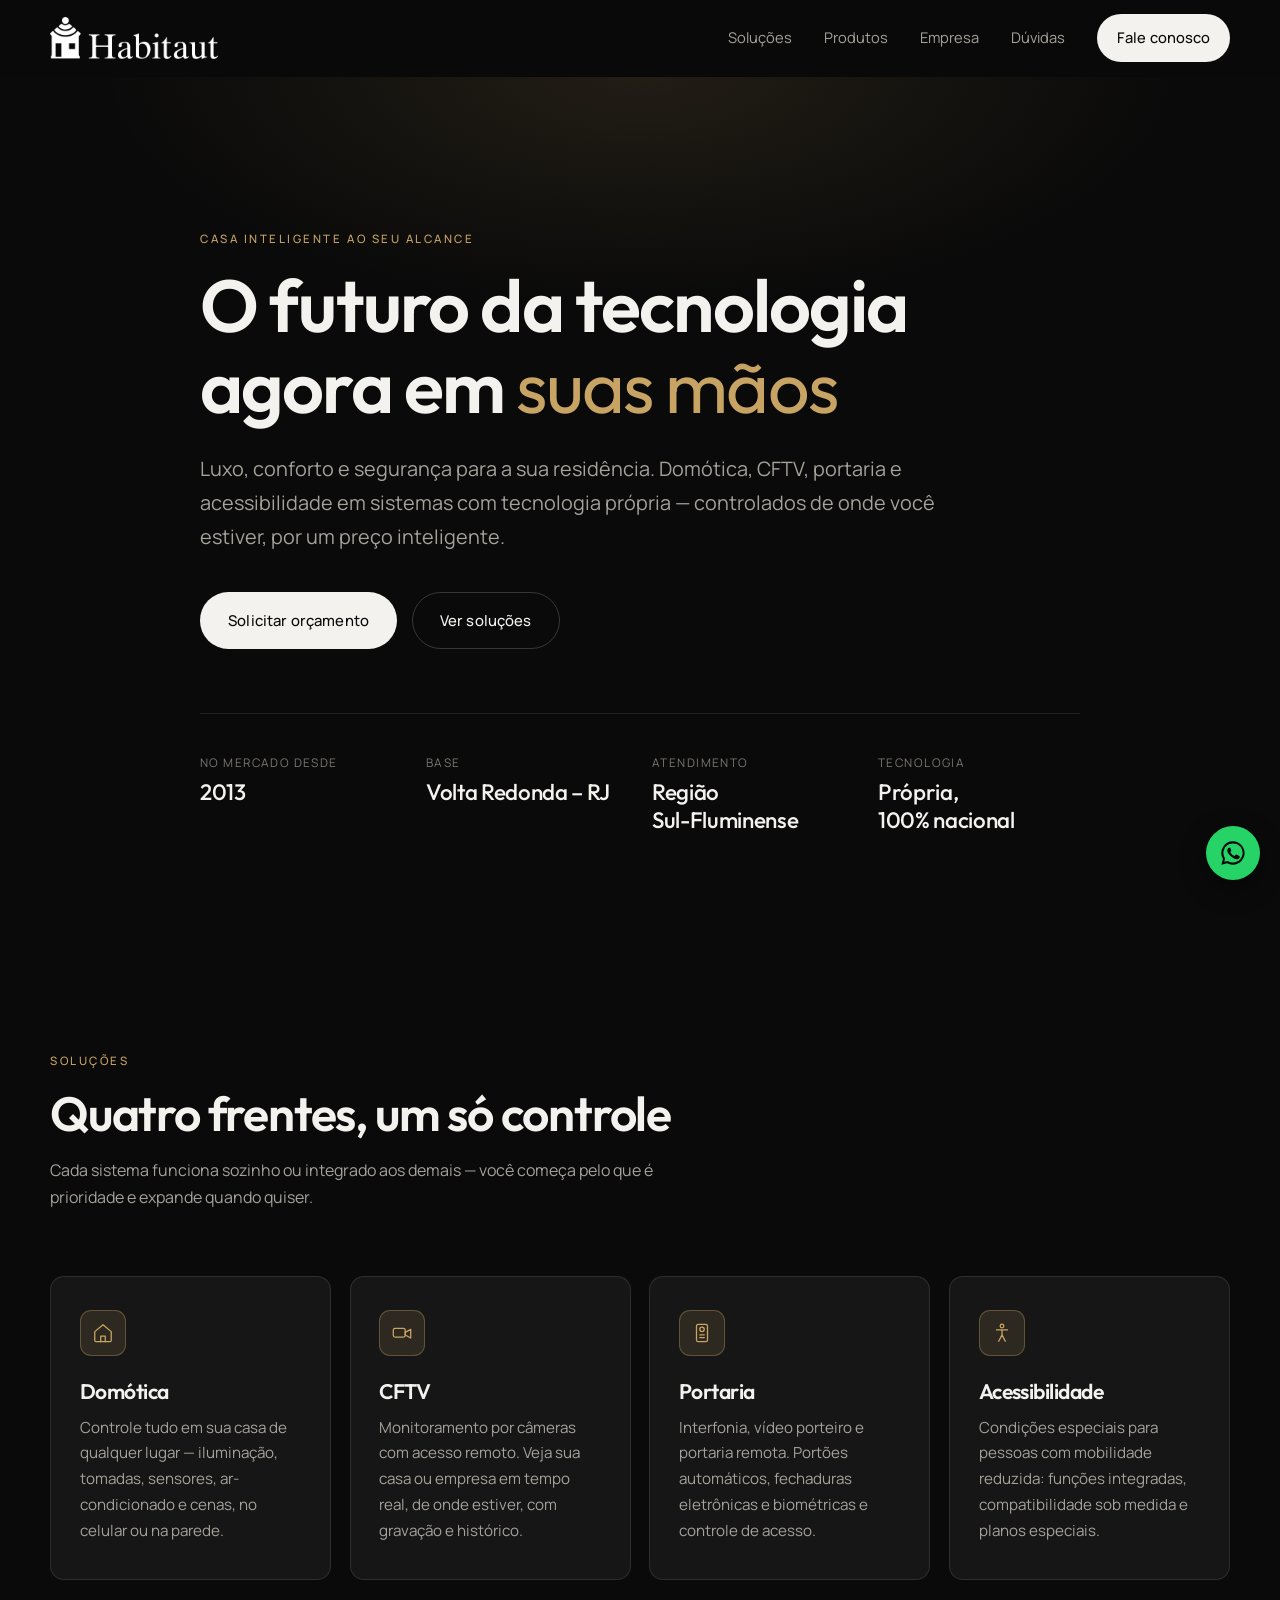
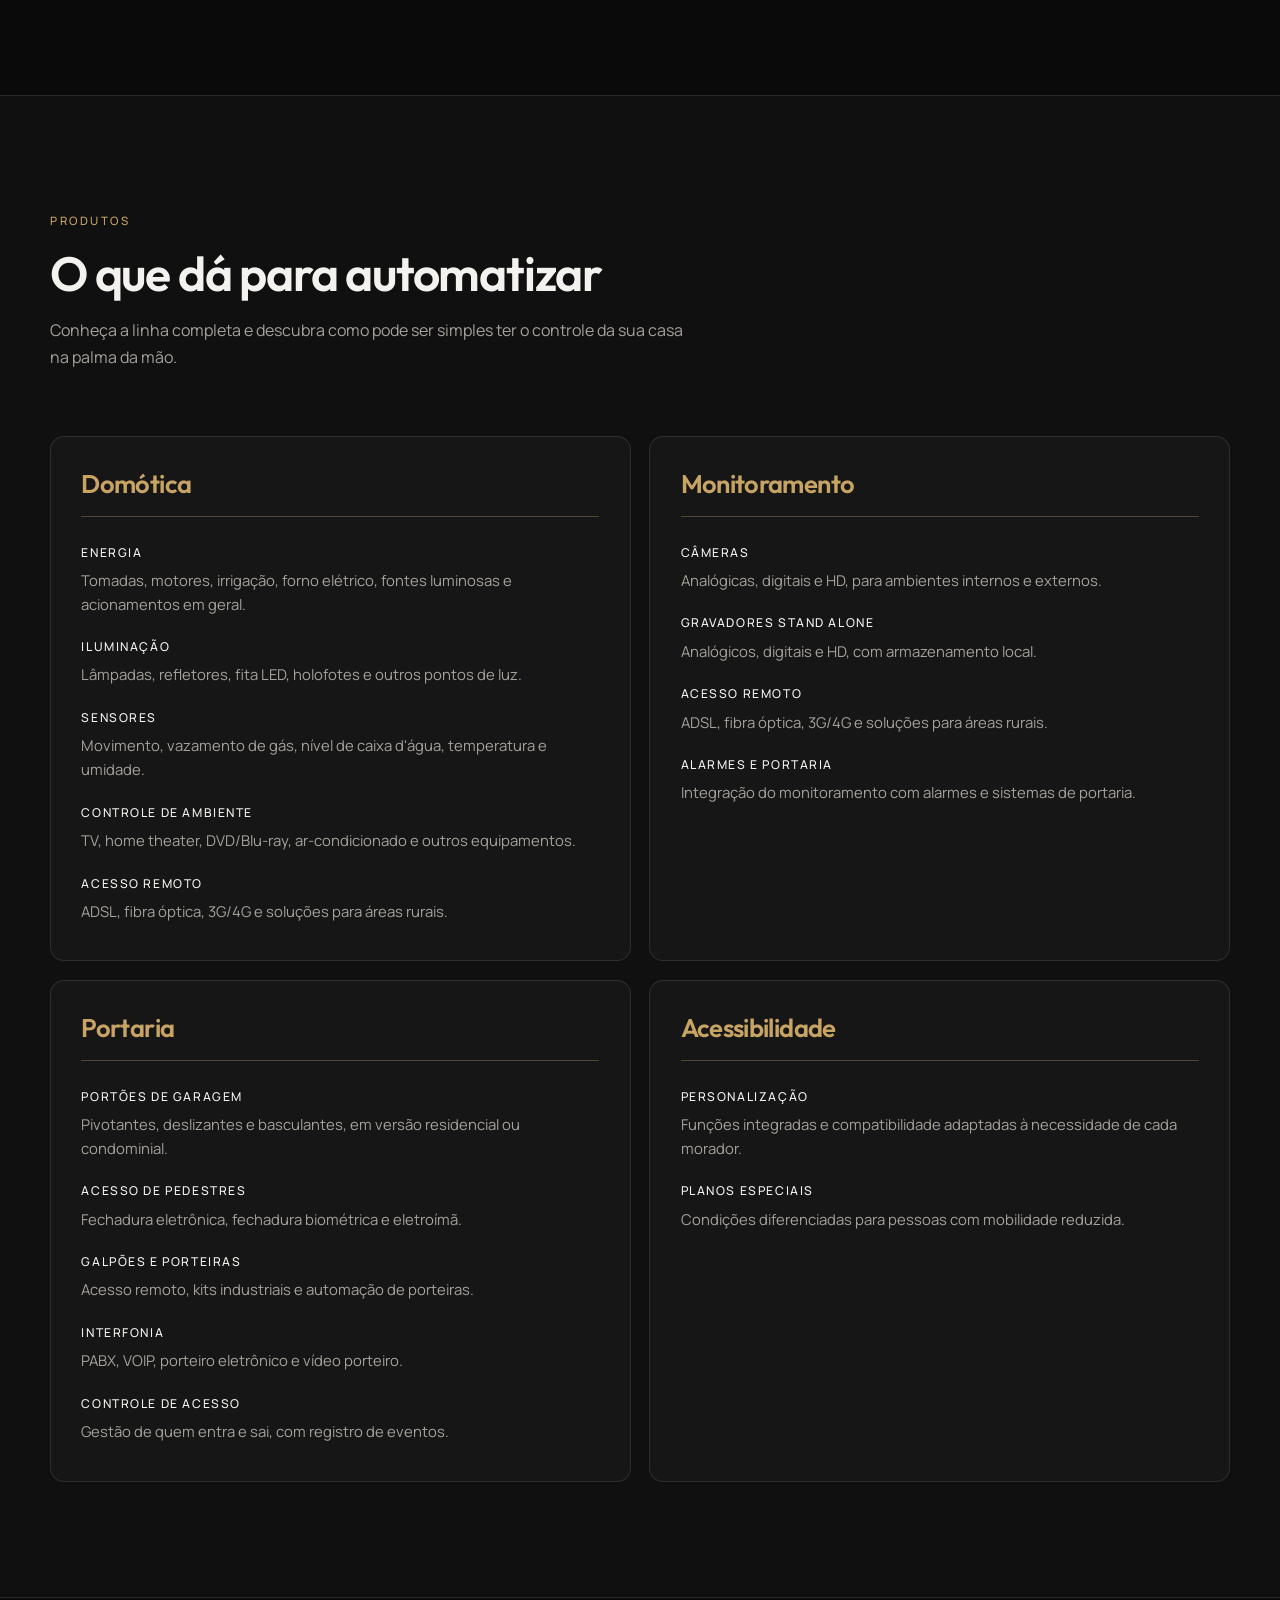
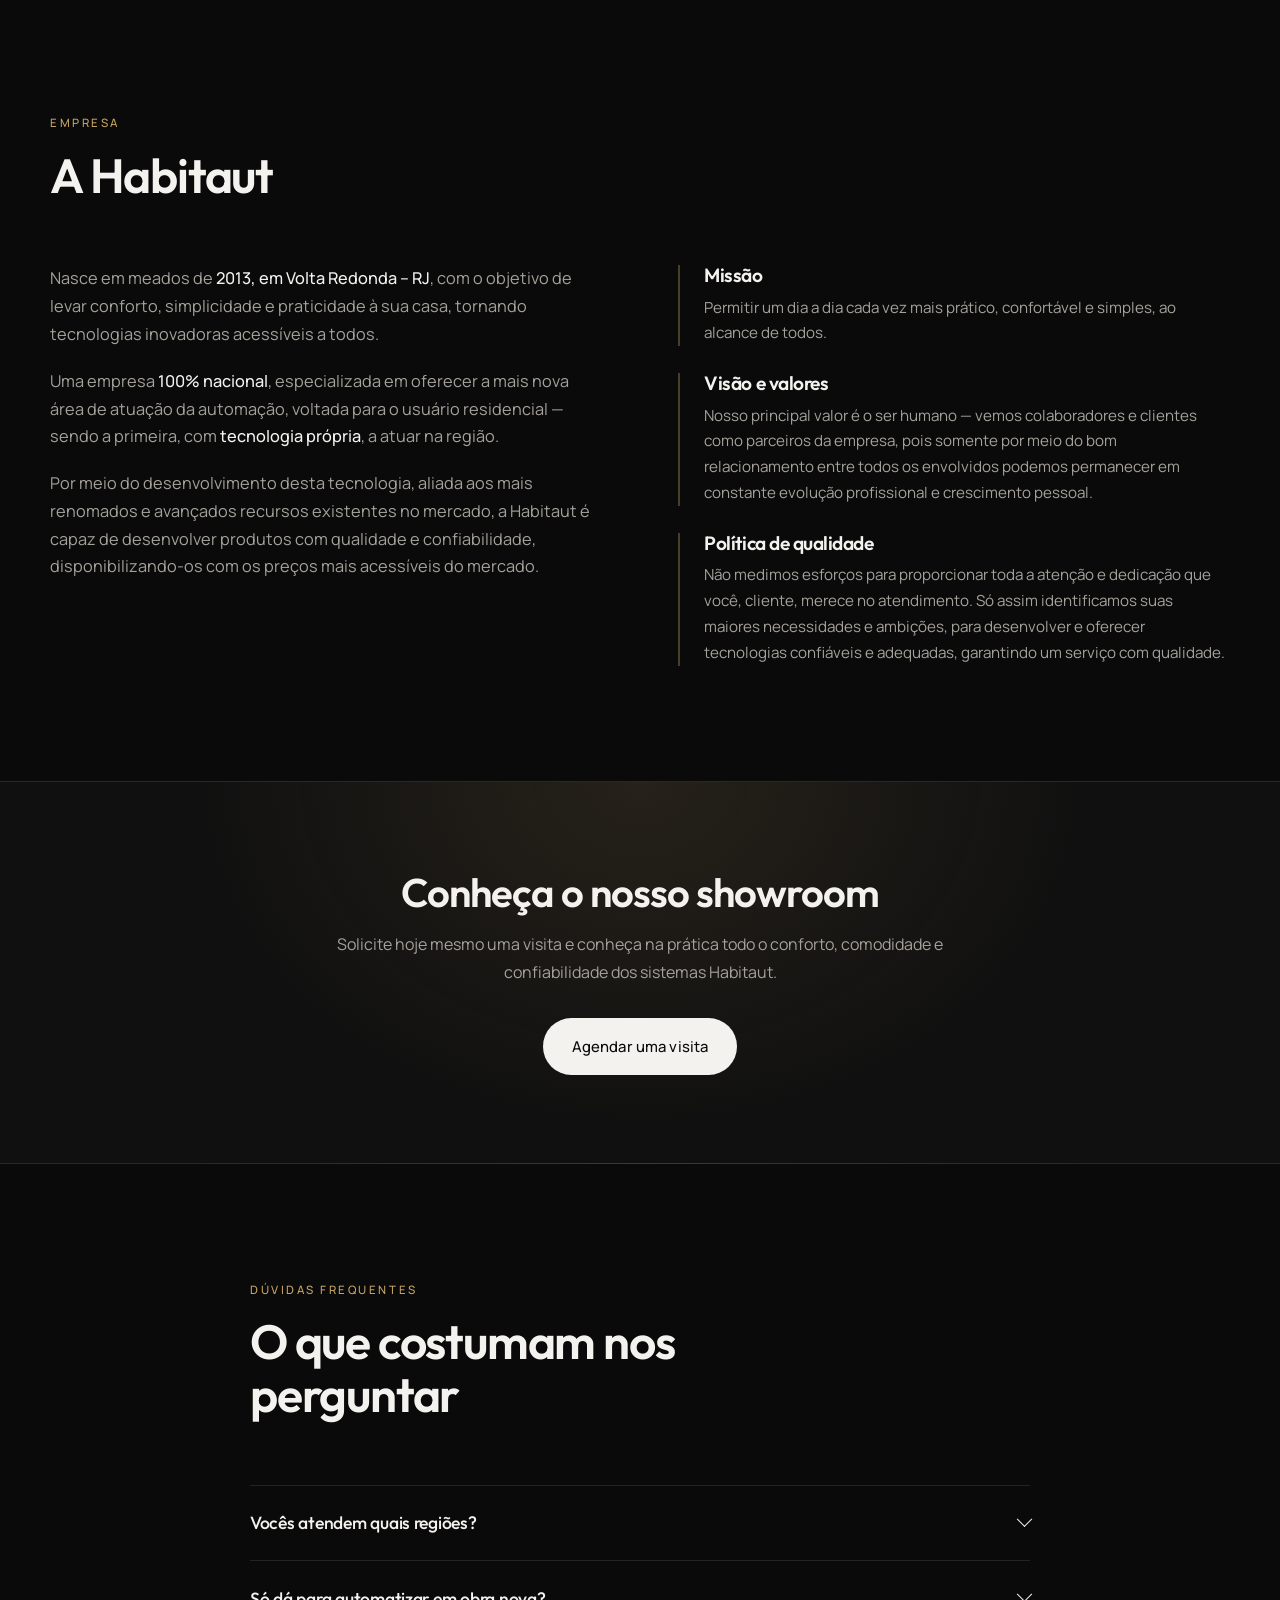
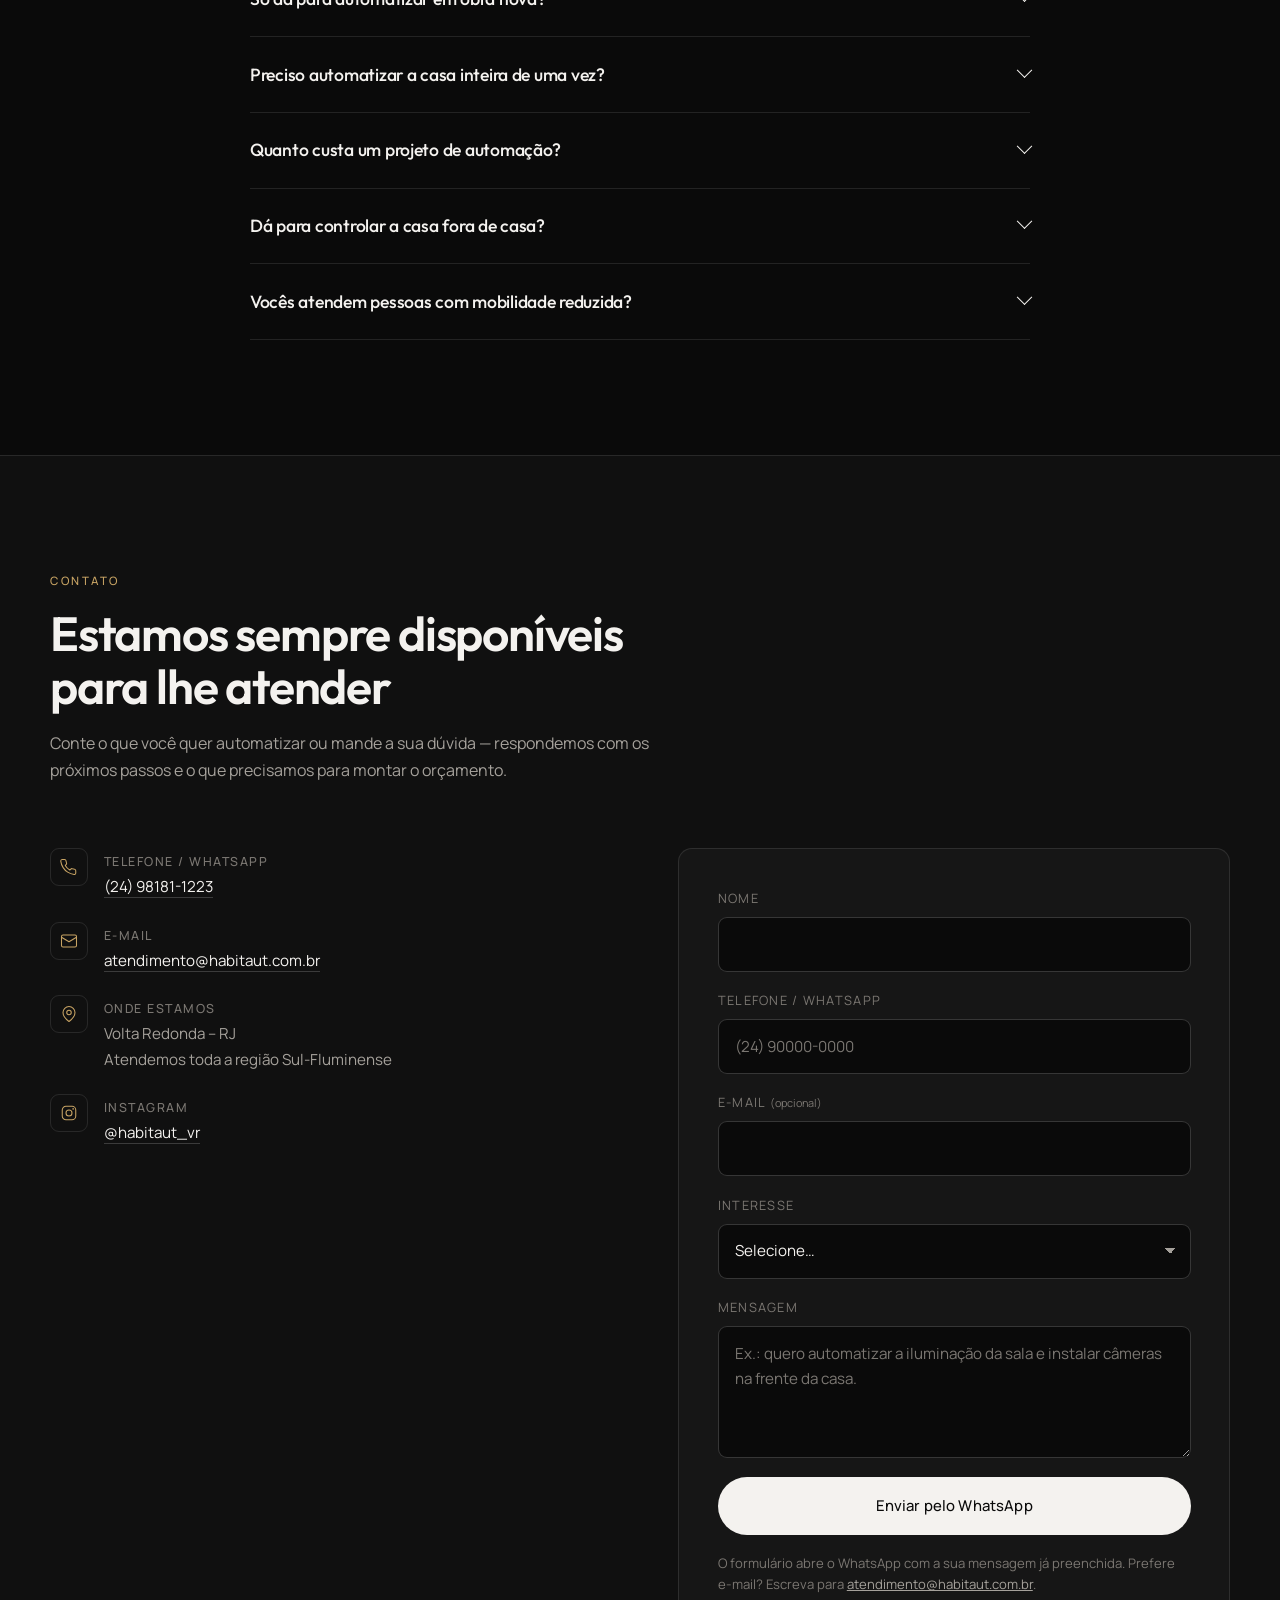
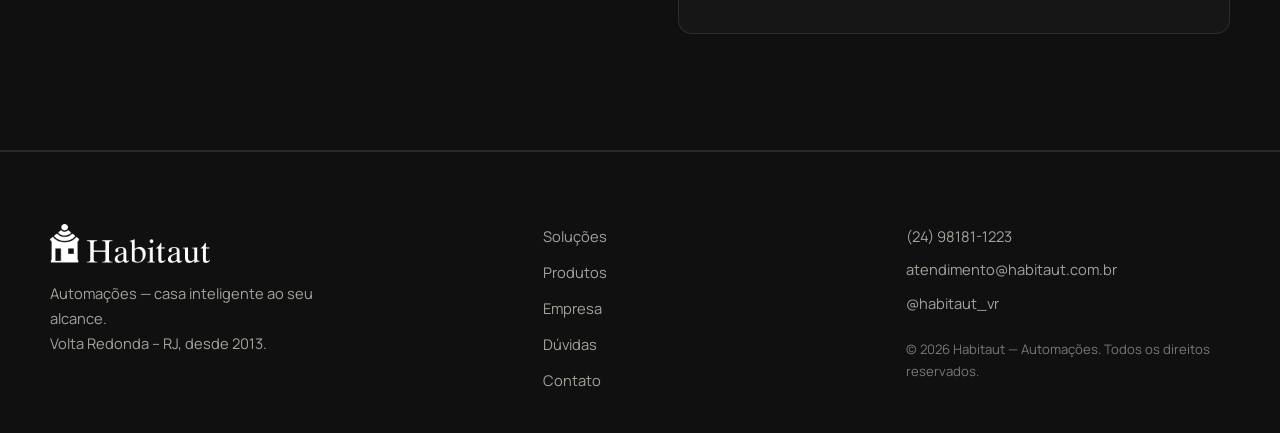
==== index.html @ 49356bf1 "Moderniza a tipografia e adiciona robots.txt e sitemap Troca o par serifado/Inter por uma combinação" ====
<!DOCTYPE html>
<html lang="pt-BR">
<head>
<meta charset="utf-8">
<meta name="viewport" content="width=device-width, initial-scale=1">
<title>Habitaut — Casa inteligente ao seu alcance | Automação residencial em Volta Redonda</title>
<meta name="description" content="Sistemas de automação residencial ao seu alcance: domótica, CFTV, portaria e acessibilidade. Controle sua casa local ou remotamente, por um preço inteligente. Volta Redonda e região Sul-Fluminense.">
<meta name="keywords" content="volta redonda, automação residencial, habitaut, casa inteligente, domótica, CFTV, portaria, controle da casa pelo celular, sul-fluminense">
<meta name="author" content="Habitaut Automações">
<meta name="theme-color" content="#0a0a0a">
<link rel="icon" href="assets/img/logo-mark.png" type="image/png">
<link rel="apple-touch-icon" href="assets/img/logo-mark.png">

<meta property="og:type" content="website">
<meta property="og:site_name" content="Habitaut">
<meta property="og:title" content="Habitaut — Casa inteligente ao seu alcance">
<meta property="og:description" content="Domótica, CFTV, portaria e acessibilidade. Controle sua casa de qualquer lugar. Volta Redonda e região Sul-Fluminense, desde 2013.">
<meta property="og:locale" content="pt_BR">
<meta property="og:url" content="https://www.habitaut.com.br/">
<meta property="og:image" content="https://www.habitaut.com.br/assets/img/logo.png">
<meta name="twitter:card" content="summary_large_image">
<link rel="canonical" href="https://www.habitaut.com.br/">

<link rel="preconnect" href="https://fonts.googleapis.com">
<link rel="preconnect" href="https://fonts.gstatic.com" crossorigin>
<link rel="stylesheet" href="https://fonts.googleapis.com/css2?family=Outfit:wght@400;500;600;700&family=Manrope:wght@300;400;500;600&display=swap">
<link rel="stylesheet" href="assets/css/style.css">

<script type="application/ld+json">
{
  "@context": "https://schema.org",
  "@type": "LocalBusiness",
  "name": "Habitaut Automações",
  "description": "Sistemas de automação residencial: domótica, CFTV, portaria e acessibilidade.",
  "url": "https://www.habitaut.com.br/",
  "email": "atendimento@habitaut.com.br",
  "telephone": "+5524981811223",
  "foundingDate": "2013",
  "address": { "@type": "PostalAddress", "addressLocality": "Volta Redonda", "addressRegion": "RJ", "addressCountry": "BR" },
  "areaServed": "Região Sul-Fluminense, RJ",
  "sameAs": ["https://instagram.com/habitaut_vr"]
}
</script>

<!-- Marca que o JS está ativo. Sem isto, as seções .reveal ficam visíveis por padrão
     (o site nunca aparece em branco se o JS falhar ou demorar). -->
<script>document.documentElement.classList.add('js');</script>
</head>
<body>

<a class="skip" href="#conteudo">Pular para o conteúdo</a>

<header class="site-header" id="topo">
  <div class="wrap header-inner">
    <a class="brand" href="#topo" aria-label="Habitaut — início">
      <img src="assets/img/logo.png" alt="Habitaut" width="900" height="224">
    </a>

    <button class="nav-toggle" id="navToggle" aria-expanded="false" aria-controls="navMenu" aria-label="Abrir menu">
      <span></span><span></span><span></span>
    </button>

    <nav class="nav" id="navMenu" aria-label="Navegação principal">
      <a href="#solucoes">Soluções</a>
      <a href="#produtos">Produtos</a>
      <a href="#empresa">Empresa</a>
      <a href="#faq">Dúvidas</a>
      <a class="btn btn-sm btn-primary nav-cta" href="#contato">Fale conosco</a>
    </nav>
  </div>
</header>

<main id="conteudo">

  <!-- ============ HERO ============ -->
  <section class="hero">
    <div class="hero-glow" aria-hidden="true"></div>
    <div class="wrap hero-inner">
      <p class="eyebrow reveal">Casa inteligente ao seu alcance</p>
      <h1 class="reveal">O futuro da tecnologia<br>agora em <em>suas mãos</em></h1>
      <p class="lead reveal">
        Luxo, conforto e segurança para a sua residência. Domótica, CFTV, portaria e
        acessibilidade em sistemas com tecnologia própria — controlados de onde você estiver,
        por um preço inteligente.
      </p>
      <div class="hero-actions reveal">
        <a class="btn btn-primary" href="#contato">Solicitar orçamento</a>
        <a class="btn btn-ghost" href="#solucoes">Ver soluções</a>
      </div>

      <dl class="stats reveal">
        <div><dt>No mercado desde</dt><dd>2013</dd></div>
        <div><dt>Base</dt><dd>Volta Redonda&nbsp;–&nbsp;RJ</dd></div>
        <div><dt>Atendimento</dt><dd>Região <span class="nowrap">Sul-Fluminense</span></dd></div>
        <div><dt>Tecnologia</dt><dd>Própria, <span class="nowrap">100% nacional</span></dd></div>
      </dl>
    </div>
  </section>

  <!-- ============ PILARES ============ -->
  <section class="section" id="solucoes">
    <div class="wrap">
      <header class="section-head reveal">
        <p class="eyebrow">Soluções</p>
        <h2>Quatro frentes, um só controle</h2>
        <p class="section-sub">
          Cada sistema funciona sozinho ou integrado aos demais — você começa pelo que é
          prioridade e expande quando quiser.
        </p>
      </header>

      <ul class="grid cards cards-4" role="list">
        <li class="card reveal">
          <span class="card-ico" aria-hidden="true">
            <svg viewBox="0 0 24 24" fill="none" stroke="currentColor" stroke-width="1.4" stroke-linecap="round" stroke-linejoin="round">
              <path d="M3 10.5 12 3l9 7.5V20a1.5 1.5 0 0 1-1.5 1.5h-15A1.5 1.5 0 0 1 3 20Z"/><path d="M9.5 21.5v-6h5v6"/>
            </svg>
          </span>
          <h3>Domótica</h3>
          <p>Controle tudo em sua casa de qualquer lugar — iluminação, tomadas, sensores, ar-condicionado e cenas, no celular ou na parede.</p>
        </li>

        <li class="card reveal">
          <span class="card-ico" aria-hidden="true">
            <svg viewBox="0 0 24 24" fill="none" stroke="currentColor" stroke-width="1.4" stroke-linecap="round" stroke-linejoin="round">
              <rect x="2.5" y="7" width="13" height="9.5" rx="2"/><path d="m15.5 11.3 6-3.3v9.5l-6-3.3Z"/>
            </svg>
          </span>
          <h3>CFTV</h3>
          <p>Monitoramento por câmeras com acesso remoto. Veja sua casa ou empresa em tempo real, de onde estiver, com gravação e histórico.</p>
        </li>

        <li class="card reveal">
          <span class="card-ico" aria-hidden="true">
            <svg viewBox="0 0 24 24" fill="none" stroke="currentColor" stroke-width="1.4" stroke-linecap="round" stroke-linejoin="round">
              <rect x="6" y="2.5" width="12" height="19" rx="2"/><circle cx="12" cy="8" r="2.4"/><path d="M9.5 14h5M9.5 17h5"/>
            </svg>
          </span>
          <h3>Portaria</h3>
          <p>Interfonia, vídeo porteiro e portaria remota. Portões automáticos, fechaduras eletrônicas e biométricas e controle de acesso.</p>
        </li>

        <li class="card reveal">
          <span class="card-ico" aria-hidden="true">
            <svg viewBox="0 0 24 24" fill="none" stroke="currentColor" stroke-width="1.4" stroke-linecap="round" stroke-linejoin="round">
              <circle cx="12" cy="4.4" r="2"/><path d="M6 8.6h12M12 8.6v5.4m0 0 3.6 7M12 14l-3.6 7"/>
            </svg>
          </span>
          <h3>Acessibilidade</h3>
          <p>Condições especiais para pessoas com mobilidade reduzida: funções integradas, compatibilidade sob medida e planos especiais.</p>
        </li>
      </ul>
    </div>
  </section>

  <!-- ============ PRODUTOS ============ -->
  <section class="section section-alt" id="produtos">
    <div class="wrap">
      <header class="section-head reveal">
        <p class="eyebrow">Produtos</p>
        <h2>O que dá para automatizar</h2>
        <p class="section-sub">
          Conheça a linha completa e descubra como pode ser simples ter o controle da sua casa
          na palma da mão.
        </p>
      </header>

      <div class="prod-grid">
        <article class="prod reveal">
          <h3>Domótica</h3>
          <div class="prod-groups">
            <div>
              <h4>Energia</h4>
              <p>Tomadas, motores, irrigação, forno elétrico, fontes luminosas e acionamentos em geral.</p>
            </div>
            <div>
              <h4>Iluminação</h4>
              <p>Lâmpadas, refletores, fita LED, holofotes e outros pontos de luz.</p>
            </div>
            <div>
              <h4>Sensores</h4>
              <p>Movimento, vazamento de gás, nível de caixa d'água, temperatura e umidade.</p>
            </div>
            <div>
              <h4>Controle de ambiente</h4>
              <p>TV, home theater, DVD/Blu-ray, ar-condicionado e outros equipamentos.</p>
            </div>
            <div>
              <h4>Acesso remoto</h4>
              <p>ADSL, fibra óptica, 3G/4G e soluções para áreas rurais.</p>
            </div>
          </div>
        </article>

        <article class="prod reveal">
          <h3>Monitoramento</h3>
          <div class="prod-groups">
            <div>
              <h4>Câmeras</h4>
              <p>Analógicas, digitais e HD, para ambientes internos e externos.</p>
            </div>
            <div>
              <h4>Gravadores stand alone</h4>
              <p>Analógicos, digitais e HD, com armazenamento local.</p>
            </div>
            <div>
              <h4>Acesso remoto</h4>
              <p>ADSL, fibra óptica, 3G/4G e soluções para áreas rurais.</p>
            </div>
            <div>
              <h4>Alarmes e portaria</h4>
              <p>Integração do monitoramento com alarmes e sistemas de portaria.</p>
            </div>
          </div>
        </article>

        <article class="prod reveal">
          <h3>Portaria</h3>
          <div class="prod-groups">
            <div>
              <h4>Portões de garagem</h4>
              <p>Pivotantes, deslizantes e basculantes, em versão residencial ou condominial.</p>
            </div>
            <div>
              <h4>Acesso de pedestres</h4>
              <p>Fechadura eletrônica, fechadura biométrica e eletroímã.</p>
            </div>
            <div>
              <h4>Galpões e porteiras</h4>
              <p>Acesso remoto, kits industriais e automação de porteiras.</p>
            </div>
            <div>
              <h4>Interfonia</h4>
              <p>PABX, VOIP, porteiro eletrônico e vídeo porteiro.</p>
            </div>
            <div>
              <h4>Controle de acesso</h4>
              <p>Gestão de quem entra e sai, com registro de eventos.</p>
            </div>
          </div>
        </article>

        <article class="prod reveal">
          <h3>Acessibilidade</h3>
          <div class="prod-groups">
            <div>
              <h4>Personalização</h4>
              <p>Funções integradas e compatibilidade adaptadas à necessidade de cada morador.</p>
            </div>
            <div>
              <h4>Planos especiais</h4>
              <p>Condições diferenciadas para pessoas com mobilidade reduzida.</p>
            </div>
          </div>
        </article>
      </div>
    </div>
  </section>

  <!-- ============ EMPRESA ============ -->
  <section class="section" id="empresa">
    <div class="wrap">
      <header class="section-head reveal">
        <p class="eyebrow">Empresa</p>
        <h2>A Habitaut</h2>
      </header>

      <div class="split empresa-split">
        <div class="reveal">
          <p class="empresa-text">
            Nasce em meados de <strong>2013, em Volta Redonda&nbsp;–&nbsp;RJ</strong>, com o objetivo de
            levar conforto, simplicidade e praticidade à sua casa, tornando tecnologias inovadoras
            acessíveis a todos.
          </p>
          <p class="empresa-text">
            Uma empresa <strong>100% nacional</strong>, especializada em oferecer a mais nova área de
            atuação da automação, voltada para o usuário residencial — sendo a primeira, com
            <strong>tecnologia própria</strong>, a atuar na região.
          </p>
          <p class="empresa-text">
            Por meio do desenvolvimento desta tecnologia, aliada aos mais renomados e avançados
            recursos existentes no mercado, a Habitaut é capaz de desenvolver produtos com qualidade
            e confiabilidade, disponibilizando-os com os preços mais acessíveis do mercado.
          </p>
        </div>

        <ul class="valores reveal" role="list">
          <li>
            <h3>Missão</h3>
            <p>Permitir um dia a dia cada vez mais prático, confortável e simples, ao alcance de todos.</p>
          </li>
          <li>
            <h3>Visão e valores</h3>
            <p>
              Nosso principal valor é o ser humano — vemos colaboradores e clientes como parceiros da
              empresa, pois somente por meio do bom relacionamento entre todos os envolvidos podemos
              permanecer em constante evolução profissional e crescimento pessoal.
            </p>
          </li>
          <li>
            <h3>Política de qualidade</h3>
            <p>
              Não medimos esforços para proporcionar toda a atenção e dedicação que você, cliente,
              merece no atendimento. Só assim identificamos suas maiores necessidades e ambições, para
              desenvolver e oferecer tecnologias confiáveis e adequadas, garantindo um serviço com
              qualidade.
            </p>
          </li>
        </ul>
      </div>
    </div>
  </section>

  <!-- ============ SHOWROOM ============ -->
  <section class="showroom">
    <div class="wrap showroom-inner reveal">
      <h2>Conheça o nosso showroom</h2>
      <p>
        Solicite hoje mesmo uma visita e conheça na prática todo o conforto, comodidade e
        confiabilidade dos sistemas Habitaut.
      </p>
      <a class="btn btn-primary" href="#contato">Agendar uma visita</a>
    </div>
  </section>

  <!-- ============ FAQ ============ -->
  <section class="section" id="faq">
    <div class="wrap narrow">
      <header class="section-head reveal">
        <p class="eyebrow">Dúvidas frequentes</p>
        <h2>O que costumam nos perguntar</h2>
      </header>

      <div class="faq reveal">
        <details>
          <summary>Vocês atendem quais regiões?</summary>
          <div class="faq-body"><p>Estamos localizados em Volta Redonda&nbsp;–&nbsp;RJ e atendemos toda a região Sul-Fluminense.</p></div>
        </details>
        <details>
          <summary>Só dá para automatizar em obra nova?</summary>
          <div class="faq-body"><p>Não. Obra nova dá mais liberdade porque a infraestrutura entra junto com a elétrica, mas existem soluções para casas prontas — módulos que entram atrás do interruptor, dispositivos sem fio e automação de portões e fechaduras. Na visita avaliamos o que é viável no seu caso.</p></div>
        </details>
        <details>
          <summary>Preciso automatizar a casa inteira de uma vez?</summary>
          <div class="faq-body"><p>Não. O projeto pode ser executado por etapas — começando pela sua prioridade, seja domótica, câmeras ou portaria, e crescendo depois. O importante é prever a infraestrutura desde o início para que as fases seguintes não exijam nova obra.</p></div>
        </details>
        <details>
          <summary>Quanto custa um projeto de automação?</summary>
          <div class="faq-body"><p>Depende dos ambientes, dos sistemas escolhidos e do estágio da obra — por isso o orçamento sai depois de entendermos a sua necessidade, com escopo item a item. Como desenvolvemos tecnologia própria, conseguimos praticar os preços mais acessíveis do mercado.</p></div>
        </details>
        <details>
          <summary>Dá para controlar a casa fora de casa?</summary>
          <div class="faq-body"><p>Sim. O acesso remoto funciona por ADSL, fibra óptica ou 3G/4G, e temos soluções específicas para áreas rurais — onde a conexão costuma ser o maior desafio.</p></div>
        </details>
        <details>
          <summary>Vocês atendem pessoas com mobilidade reduzida?</summary>
          <div class="faq-body"><p>Sim, é uma das nossas frentes de atuação. Trabalhamos com funções integradas e compatibilidade sob medida, além de planos especiais para esse público.</p></div>
        </details>
      </div>
    </div>
  </section>

  <!-- ============ CONTATO ============ -->
  <section class="section section-alt" id="contato">
    <div class="wrap">
      <header class="section-head reveal">
        <p class="eyebrow">Contato</p>
        <h2>Estamos sempre disponíveis para lhe atender</h2>
        <p class="section-sub">
          Conte o que você quer automatizar ou mande a sua dúvida — respondemos com os próximos
          passos e o que precisamos para montar o orçamento.
        </p>
      </header>

      <div class="split">
        <div class="reveal">
          <ul class="contact-list" role="list">
            <li>
              <span class="contact-ico" aria-hidden="true">
                <svg viewBox="0 0 24 24" fill="none" stroke="currentColor" stroke-width="1.4" stroke-linecap="round" stroke-linejoin="round"><path d="M21 16.9v3a2 2 0 0 1-2.2 2 19.8 19.8 0 0 1-8.6-3.1 19.5 19.5 0 0 1-6-6A19.8 19.8 0 0 1 1 4.2 2 2 0 0 1 3 2h3a2 2 0 0 1 2 1.7c.1 1 .4 1.9.7 2.8a2 2 0 0 1-.4 2.1L7 10a16 16 0 0 0 6 6l1.4-1.3a2 2 0 0 1 2.1-.4c.9.3 1.8.6 2.8.7a2 2 0 0 1 1.7 2Z"/></svg>
              </span>
              <span><strong>Telefone / WhatsApp</strong><br><a href="tel:+5524981811223">(24) 98181-1223</a></span>
            </li>
            <li>
              <span class="contact-ico" aria-hidden="true">
                <svg viewBox="0 0 24 24" fill="none" stroke="currentColor" stroke-width="1.4" stroke-linecap="round" stroke-linejoin="round"><rect x="2" y="4" width="20" height="16" rx="2"/><path d="m2 7 10 6 10-6"/></svg>
              </span>
              <span><strong>E-mail</strong><br><a href="mailto:atendimento@habitaut.com.br">atendimento@habitaut.com.br</a></span>
            </li>
            <li>
              <span class="contact-ico" aria-hidden="true">
                <svg viewBox="0 0 24 24" fill="none" stroke="currentColor" stroke-width="1.4" stroke-linecap="round" stroke-linejoin="round"><path d="M20 10c0 6-8 12-8 12s-8-6-8-12a8 8 0 0 1 16 0Z"/><circle cx="12" cy="10" r="3"/></svg>
              </span>
              <span><strong>Onde estamos</strong><br>Volta Redonda&nbsp;–&nbsp;RJ<br>Atendemos toda a região Sul-Fluminense</span>
            </li>
            <li>
              <span class="contact-ico" aria-hidden="true">
                <svg viewBox="0 0 24 24" fill="none" stroke="currentColor" stroke-width="1.4" stroke-linecap="round" stroke-linejoin="round"><rect x="3" y="3" width="18" height="18" rx="5"/><circle cx="12" cy="12" r="4"/><circle cx="17.5" cy="6.5" r="1.1" fill="currentColor" stroke="none"/></svg>
              </span>
              <span><strong>Instagram</strong><br><a href="https://instagram.com/habitaut_vr" target="_blank" rel="noopener">@habitaut_vr</a></span>
            </li>
          </ul>
        </div>

        <form class="form reveal" id="contatoForm" novalidate>
          <div class="field">
            <label for="nome">Nome</label>
            <input type="text" id="nome" name="nome" autocomplete="name" required>
            <p class="error" data-error-for="nome"></p>
          </div>
          <div class="field">
            <label for="telefone">Telefone / WhatsApp</label>
            <input type="tel" id="telefone" name="telefone" autocomplete="tel" inputmode="tel" placeholder="(24) 90000-0000" required>
            <p class="error" data-error-for="telefone"></p>
          </div>
          <div class="field">
            <label for="email">E-mail <span class="opt">(opcional)</span></label>
            <input type="email" id="email" name="email" autocomplete="email">
            <p class="error" data-error-for="email"></p>
          </div>
          <div class="field">
            <label for="interesse">Interesse</label>
            <select id="interesse" name="interesse" required>
              <option value="">Selecione…</option>
              <option>Domótica (automação da casa)</option>
              <option>CFTV (câmeras e monitoramento)</option>
              <option>Portaria (portões, interfonia, acesso)</option>
              <option>Acessibilidade</option>
              <option>Visita ao showroom</option>
              <option>Outro assunto</option>
            </select>
            <p class="error" data-error-for="interesse"></p>
          </div>
          <div class="field">
            <label for="mensagem">Mensagem</label>
            <textarea id="mensagem" name="mensagem" rows="4" placeholder="Ex.: quero automatizar a iluminação da sala e instalar câmeras na frente da casa."></textarea>
          </div>

          <button class="btn btn-primary btn-block" type="submit">Enviar pelo WhatsApp</button>
          <p class="form-note">
            O formulário abre o WhatsApp com a sua mensagem já preenchida. Prefere e-mail?
            Escreva para <a href="mailto:atendimento@habitaut.com.br">atendimento@habitaut.com.br</a>.
          </p>
        </form>
      </div>
    </div>
  </section>

</main>

<footer class="site-footer">
  <div class="wrap footer-inner">
    <div class="footer-brand">
      <img src="assets/img/logo.png" alt="Habitaut" width="900" height="224">
      <p>Automações — casa inteligente ao seu alcance.<br>Volta Redonda&nbsp;–&nbsp;RJ, desde 2013.</p>
    </div>

    <nav class="footer-nav" aria-label="Rodapé">
      <a href="#solucoes">Soluções</a>
      <a href="#produtos">Produtos</a>
      <a href="#empresa">Empresa</a>
      <a href="#faq">Dúvidas</a>
      <a href="#contato">Contato</a>
    </nav>

    <div class="footer-meta">
      <p><a href="tel:+5524981811223">(24) 98181-1223</a></p>
      <p><a href="mailto:atendimento@habitaut.com.br">atendimento@habitaut.com.br</a></p>
      <p><a href="https://instagram.com/habitaut_vr" target="_blank" rel="noopener">@habitaut_vr</a></p>
      <p class="copy">© <span id="ano">2026</span> Habitaut — Automações. Todos os direitos reservados.</p>
    </div>
  </div>
</footer>

<a class="wa-float" id="waFloat" href="#contato" aria-label="Falar no WhatsApp">
  <svg viewBox="0 0 24 24" fill="currentColor" aria-hidden="true"><path d="M12 2a10 10 0 0 0-8.6 15.1L2 22l5-1.3A10 10 0 1 0 12 2Zm0 18.2a8.2 8.2 0 0 1-4.2-1.2l-.3-.2-3 .8.8-2.9-.2-.3A8.2 8.2 0 1 1 12 20.2Zm4.5-6.1c-.2-.1-1.4-.7-1.7-.8-.2-.1-.4-.1-.5.1l-.7.9c-.1.2-.3.2-.5.1a6.7 6.7 0 0 1-3.3-2.9c-.1-.2 0-.4.1-.5l.4-.5c.1-.2.2-.3.2-.5v-.4l-.7-1.7c-.2-.4-.4-.4-.6-.4h-.5a1 1 0 0 0-.7.3 3 3 0 0 0-.9 2.2 5.2 5.2 0 0 0 1.1 2.7 11.9 11.9 0 0 0 4.6 4c.6.3 1.1.4 1.5.5a3.6 3.6 0 0 0 1.6.1 2.7 2.7 0 0 0 1.7-1.2 2.1 2.1 0 0 0 .2-1.2c-.1-.1-.2-.2-.4-.3Z"/></svg>
</a>

<script src="assets/js/main.js" defer></script>
</body>
</html>
---- assets/css/style.css ----
/* ==========================================================================
   Habitaut — folha de estilo principal
   Paleta: preto/branco da marca + dourado quente como acento.
   ========================================================================== */

:root {
  --bg:            #0a0a0a;
  --bg-alt:        #101010;
  --surface:       #161616;
  --surface-2:     #1d1d1d;
  --line:          rgba(255, 255, 255, .10);
  --line-strong:   rgba(255, 255, 255, .18);

  --text:          #f4f2ef;
  --muted:         #a5a19b;
  --muted-2:       #7b7772;

  --gold:          #c8a464;
  --gold-soft:     rgba(200, 164, 100, .14);
  --gold-line:     rgba(200, 164, 100, .34);

  /* Títulos: geométrica moderna, em contraste deliberado com o serifado clássico do logo.
     Texto: grotesca moderna, neutra e legível em corpo pequeno. */
  --display: "Outfit", "Avenir Next", "Segoe UI", Helvetica, Arial, sans-serif;
  --body:    "Manrope", -apple-system, BlinkMacSystemFont, "Segoe UI", Roboto, Helvetica, Arial, sans-serif;

  --wrap:   1180px;
  --radius: 14px;
  --pad-y:  clamp(4.5rem, 9vw, 8rem);

  --ease: cubic-bezier(.22, .8, .3, 1);
}

/* ---------- reset ---------- */
*, *::before, *::after { box-sizing: border-box; }
html { -webkit-text-size-adjust: 100%; scroll-behavior: smooth; }
body {
  margin: 0;
  background: var(--bg);
  color: var(--text);
  font-family: var(--body);
  font-size: 1rem;
  font-weight: 400;
  line-height: 1.7;
  -webkit-font-smoothing: antialiased;
  overflow-x: hidden;
}
img, svg { display: block; max-width: 100%; }
a { color: inherit; }
button, input, select, textarea { font: inherit; color: inherit; }
h1, h2, h3 { font-family: var(--display); font-weight: 600; line-height: 1.1; margin: 0; letter-spacing: -.025em; }
p { margin: 0; }
ul, ol, dl, dd { margin: 0; padding: 0; list-style: none; }

@media (prefers-reduced-motion: reduce) {
  html { scroll-behavior: auto; }
  *, *::before, *::after { animation-duration: .01ms !important; transition-duration: .01ms !important; }
}

/* ---------- utilitários ---------- */
.wrap { width: min(100% - 2.5rem, var(--wrap)); margin-inline: auto; }
.wrap.narrow { width: min(100% - 2.5rem, 780px); }

.skip {
  position: absolute; left: -9999px; top: 0; z-index: 200;
  background: var(--gold); color: #14100a; padding: .7rem 1.1rem; border-radius: 0 0 8px 0; font-weight: 500;
}
.skip:focus { left: 0; }

:focus-visible { outline: 2px solid var(--gold); outline-offset: 3px; border-radius: 4px; }

.eyebrow {
  font-size: .72rem; font-weight: 500; letter-spacing: .22em; text-transform: uppercase;
  color: var(--gold); margin-bottom: 1rem;
}
.nowrap { white-space: nowrap; }

/* ---------- botões ---------- */
.btn {
  display: inline-flex; align-items: center; justify-content: center; gap: .5rem;
  padding: .95rem 1.7rem; border-radius: 999px; border: 1px solid transparent;
  font-size: .93rem; font-weight: 500; letter-spacing: .01em; text-decoration: none;
  cursor: pointer; transition: background .25s, color .25s, border-color .25s, transform .25s;
  white-space: nowrap;
}
.btn-primary { background: var(--text); color: #0a0a0a; }
.btn-primary:hover { background: var(--gold); color: #14100a; transform: translateY(-2px); }
.btn-ghost { border-color: var(--line-strong); color: var(--text); }
.btn-ghost:hover { border-color: var(--gold); color: var(--gold); transform: translateY(-2px); }
.btn-sm { padding: .65rem 1.15rem; font-size: .85rem; }
.btn-block { width: 100%; }

/* ---------- header ---------- */
.site-header {
  position: sticky; top: 0; z-index: 100;
  background: rgba(10, 10, 10, .72);
  backdrop-filter: blur(14px); -webkit-backdrop-filter: blur(14px);
  border-bottom: 1px solid transparent;
  transition: border-color .3s, background .3s;
}
.site-header.is-stuck { border-bottom-color: var(--line); background: rgba(10, 10, 10, .92); }
.header-inner { display: flex; align-items: center; justify-content: space-between; gap: 1.5rem; min-height: 76px; }

.brand { display: inline-flex; align-items: center; text-decoration: none; }
.brand img { width: 168px; height: auto; }

.nav { display: flex; align-items: center; gap: 2rem; }
.nav a { text-decoration: none; font-size: .92rem; color: var(--muted); transition: color .22s; }
.nav a:hover { color: var(--text); }
.nav .nav-cta { color: #0a0a0a; }
.nav .nav-cta:hover { color: #14100a; }

.nav-toggle {
  display: none; background: none; border: 0; cursor: pointer; padding: .55rem; margin-right: -.55rem;
}
.nav-toggle span {
  display: block; width: 24px; height: 1.5px; background: var(--text); border-radius: 2px;
  transition: transform .3s var(--ease), opacity .2s;
}
.nav-toggle span + span { margin-top: 6px; }
.nav-toggle[aria-expanded="true"] span:nth-child(1) { transform: translateY(7.5px) rotate(45deg); }
.nav-toggle[aria-expanded="true"] span:nth-child(2) { opacity: 0; }
.nav-toggle[aria-expanded="true"] span:nth-child(3) { transform: translateY(-7.5px) rotate(-45deg); }

@media (max-width: 900px) {
  .nav-toggle { display: block; }
  .brand img { width: 140px; }
  .nav {
    position: fixed; inset: 76px 0 auto; flex-direction: column; align-items: stretch; gap: 0;
    background: var(--bg-alt); border-bottom: 1px solid var(--line);
    padding: .5rem 1.25rem 1.75rem;
    transform: translateY(-12px); opacity: 0; pointer-events: none;
    transition: opacity .25s, transform .25s var(--ease);
    max-height: calc(100dvh - 76px); overflow-y: auto;
  }
  .nav.is-open { transform: none; opacity: 1; pointer-events: auto; }
  .nav a { padding: .95rem .25rem; border-bottom: 1px solid var(--line); font-size: 1rem; }
  .nav .nav-cta { margin-top: 1.25rem; border-bottom: 0; justify-content: center; }
}

/* ---------- hero ---------- */
.hero { position: relative; padding: clamp(5rem, 13vw, 9.5rem) 0 clamp(4rem, 8vw, 6.5rem); overflow: hidden; }
.hero-glow {
  position: absolute; inset: -30% 0 auto; height: 620px; pointer-events: none;
  background: radial-gradient(ellipse 60% 55% at 50% 40%, rgba(200,164,100,.13), transparent 70%);
}
.hero-inner { position: relative; max-width: 880px; }
.hero h1 { font-size: clamp(2.6rem, 7vw, 4.6rem); margin-bottom: 1.6rem; }
/* sem itálico: numa geométrica o itálico é só uma inclinação, não um desenho próprio.
   O destaque fica por conta da cor e de um peso mais leve. */
.hero h1 em { font-style: normal; font-weight: 400; color: var(--gold); }
.lead { font-size: clamp(1.05rem, 1.9vw, 1.24rem); color: var(--muted); max-width: 62ch; }
.hero-actions { display: flex; flex-wrap: wrap; gap: .9rem; margin-top: 2.4rem; }

.stats {
  display: grid; grid-template-columns: repeat(auto-fit, minmax(158px, 1fr)); gap: 1.5rem;
  margin-top: 4rem; padding-top: 2.4rem; border-top: 1px solid var(--line);
}
.stats dt { font-size: .74rem; letter-spacing: .12em; text-transform: uppercase; color: var(--muted-2); }
.stats dd { font-family: var(--display); font-weight: 500; font-size: 1.4rem; letter-spacing: -.015em; margin-top: .3rem; line-height: 1.25; }

/* ---------- seções ---------- */
.section { padding: var(--pad-y) 0; }
.section-alt { background: var(--bg-alt); border-block: 1px solid var(--line); }
.section-head { max-width: 640px; margin-bottom: clamp(2.75rem, 5vw, 4rem); }
.section-head h2 { font-size: clamp(2rem, 4.4vw, 3rem); }
.section-sub { color: var(--muted); margin-top: 1.1rem; }

/* ---------- cards dos pilares ---------- */
.grid.cards { display: grid; grid-template-columns: repeat(auto-fit, minmax(290px, 1fr)); gap: 1.15rem; }
.grid.cards-4 { grid-template-columns: repeat(auto-fit, minmax(238px, 1fr)); }
.card {
  background: var(--surface); border: 1px solid var(--line); border-radius: var(--radius);
  padding: 2.1rem 1.8rem 2.2rem;
  transition: border-color .3s, background .3s, transform .3s var(--ease);
}
.card:hover { border-color: var(--gold-line); background: var(--surface-2); transform: translateY(-4px); }
.card-ico {
  display: grid; place-items: center; width: 46px; height: 46px; margin-bottom: 1.5rem;
  border: 1px solid var(--gold-line); border-radius: 11px; color: var(--gold); background: var(--gold-soft);
}
.card-ico svg { width: 22px; height: 22px; }
.card h3 { font-size: 1.32rem; margin-bottom: .7rem; }
.card p { color: var(--muted); font-size: .95rem; }

/* ---------- produtos ---------- */
/* 2 colunas no desktop -> os 4 blocos fecham uma grade 2x2, sem card órfão */
.prod-grid { display: grid; grid-template-columns: repeat(auto-fit, minmax(min(440px, 100%), 1fr)); gap: 1.15rem; }
.prod {
  background: var(--surface); border: 1px solid var(--line); border-radius: var(--radius);
  padding: 2.1rem 1.9rem 2.3rem;
}
.prod > h3 {
  font-size: 1.6rem; color: var(--gold);
  padding-bottom: 1.1rem; margin-bottom: 1.6rem; border-bottom: 1px solid var(--gold-line);
}
.prod-groups { display: grid; gap: 1.3rem; }
.prod-groups h4 {
  font-family: var(--body); font-size: .76rem; font-weight: 500;
  letter-spacing: .13em; text-transform: uppercase; color: var(--text); margin: 0 0 .35rem;
}
.prod-groups p { color: var(--muted); font-size: .93rem; line-height: 1.6; }

/* ---------- empresa ---------- */
.empresa-split { align-items: start; }
.empresa-text { color: var(--muted); font-size: 1.02rem; }
.empresa-text + .empresa-text { margin-top: 1.2rem; }
.empresa-text strong { color: var(--text); font-weight: 500; }

.valores { display: grid; gap: 1.7rem; }
.valores li { padding-left: 1.5rem; border-left: 2px solid var(--gold-line); }
.valores h3 { font-size: 1.2rem; margin-bottom: .5rem; }
.valores p { color: var(--muted); font-size: .95rem; }

/* ---------- showroom ---------- */
.showroom {
  border-block: 1px solid var(--line);
  background:
    radial-gradient(ellipse 50% 130% at 50% 0%, rgba(200,164,100,.12), transparent 70%),
    var(--bg-alt);
  padding: clamp(3.5rem, 7vw, 5.5rem) 0;
}
.showroom-inner { text-align: center; max-width: 620px; margin-inline: auto; }
.showroom h2 { font-size: clamp(1.8rem, 3.6vw, 2.5rem); }
.showroom p { color: var(--muted); margin: 1.1rem 0 2rem; }

/* ---------- split ---------- */
.split { display: grid; grid-template-columns: 1fr 1fr; gap: clamp(2.5rem, 6vw, 5rem); align-items: start; }
@media (max-width: 900px) { .split { grid-template-columns: 1fr; } }

/* ---------- faq ---------- */
.faq { border-top: 1px solid var(--line); }
.faq details { border-bottom: 1px solid var(--line); }
.faq summary {
  display: flex; justify-content: space-between; align-items: center; gap: 1.5rem;
  padding: 1.4rem 0; cursor: pointer; list-style: none;
  font-family: var(--display); font-weight: 500; font-size: 1.1rem; letter-spacing: -.015em; transition: color .22s;
}
.faq summary::-webkit-details-marker { display: none; }
.faq summary:hover { color: var(--gold); }
.faq summary::after {
  content: ""; flex: none; width: 11px; height: 11px;
  border-right: 1.5px solid currentColor; border-bottom: 1.5px solid currentColor;
  transform: rotate(45deg) translate(-3px, -3px); transition: transform .3s var(--ease);
}
.faq details[open] summary { color: var(--gold); }
.faq details[open] summary::after { transform: rotate(225deg) translate(-3px, -3px); }
.faq-body { padding-bottom: 1.5rem; color: var(--muted); font-size: .96rem; max-width: 68ch; }

/* ---------- contato ---------- */
.contact-list { display: grid; gap: 1.35rem; }
.contact-list li { display: flex; gap: 1rem; align-items: flex-start; font-size: .95rem; color: var(--muted); }
.contact-list strong { font-weight: 500; font-size: .78rem; letter-spacing: .12em; text-transform: uppercase; color: var(--muted-2); }
.contact-list a { color: var(--text); text-decoration: none; border-bottom: 1px solid var(--line-strong); }
.contact-list a:hover { color: var(--gold); border-bottom-color: var(--gold); }
.contact-ico {
  flex: none; display: grid; place-items: center; width: 38px; height: 38px;
  border: 1px solid var(--line); border-radius: 9px; color: var(--gold);
}
.contact-ico svg { width: 18px; height: 18px; }

.form {
  display: grid; gap: 1.15rem;
  background: var(--surface); border: 1px solid var(--line); border-radius: var(--radius);
  padding: clamp(1.6rem, 3.5vw, 2.4rem);
}
.field { display: grid; gap: .45rem; }
.field label { font-size: .8rem; letter-spacing: .1em; text-transform: uppercase; color: var(--muted-2); }
.field .opt { text-transform: none; letter-spacing: 0; font-size: .85em; }
.field input, .field select, .field textarea {
  background: var(--bg); border: 1px solid var(--line-strong); border-radius: 9px;
  padding: .85rem 1rem; font-size: .95rem; font-weight: 400;
  transition: border-color .22s, background .22s; width: 100%;
}
.field textarea { resize: vertical; min-height: 110px; }
.field input:focus, .field select:focus, .field textarea:focus {
  outline: none; border-color: var(--gold); background: var(--surface-2);
}
.field input::placeholder, .field textarea::placeholder { color: var(--muted-2); }
.field select { appearance: none; cursor: pointer;
  background-image: linear-gradient(45deg, transparent 50%, var(--muted) 50%), linear-gradient(135deg, var(--muted) 50%, transparent 50%);
  background-position: calc(100% - 20px) 50%, calc(100% - 14px) 50%;
  background-size: 6px 6px, 6px 6px; background-repeat: no-repeat;
}
.field.has-error input, .field.has-error select { border-color: #d9755f; }
.error { font-size: .82rem; color: #d9755f; }
.error:empty { display: none; }
.form-note { font-size: .82rem; color: var(--muted-2); line-height: 1.6; }
.form-note a { color: var(--muted); }

/* ---------- footer ---------- */
.site-footer { background: var(--bg-alt); border-top: 1px solid var(--line); padding: clamp(3rem, 6vw, 4.5rem) 0 2.5rem; }
.footer-inner { display: grid; grid-template-columns: 1.4fr 1fr 1fr; gap: 2.5rem; }
@media (max-width: 820px) { .footer-inner { grid-template-columns: 1fr; gap: 2rem; } }
.footer-brand img { width: 160px; height: auto; }
.footer-brand p { color: var(--muted); font-size: .92rem; margin-top: 1.1rem; max-width: 34ch; }
.footer-nav { display: grid; gap: .7rem; align-content: start; }
.footer-nav a { text-decoration: none; color: var(--muted); font-size: .92rem; transition: color .22s; }
.footer-nav a:hover { color: var(--gold); }
.footer-meta { display: grid; gap: .55rem; align-content: start; font-size: .92rem; color: var(--muted); }
.footer-meta a { color: var(--muted); text-decoration: none; transition: color .22s; }
.footer-meta a:hover { color: var(--gold); }
.footer-meta .copy { color: var(--muted-2); font-size: .82rem; margin-top: .8rem; }

/* ---------- whatsapp flutuante ---------- */
.wa-float {
  position: fixed; right: 1.25rem; bottom: 1.25rem; z-index: 90;
  display: grid; place-items: center; width: 54px; height: 54px; border-radius: 50%;
  background: #25d366; color: #0a0a0a; box-shadow: 0 8px 26px rgba(0, 0, 0, .45);
  transition: transform .25s var(--ease);
}
.wa-float svg { width: 28px; height: 28px; }
.wa-float:hover { transform: scale(1.08); }

/* ---------- animação de entrada ----------
   Só esconde quando o JS está ativo (html.js). Sem JS, tudo aparece normalmente. */
.js .reveal { opacity: 0; transform: translateY(22px); transition: opacity .7s var(--ease), transform .7s var(--ease); }
.js .reveal.is-visible { opacity: 1; transform: none; }
@media (prefers-reduced-motion: reduce) { .js .reveal { opacity: 1; transform: none; } }
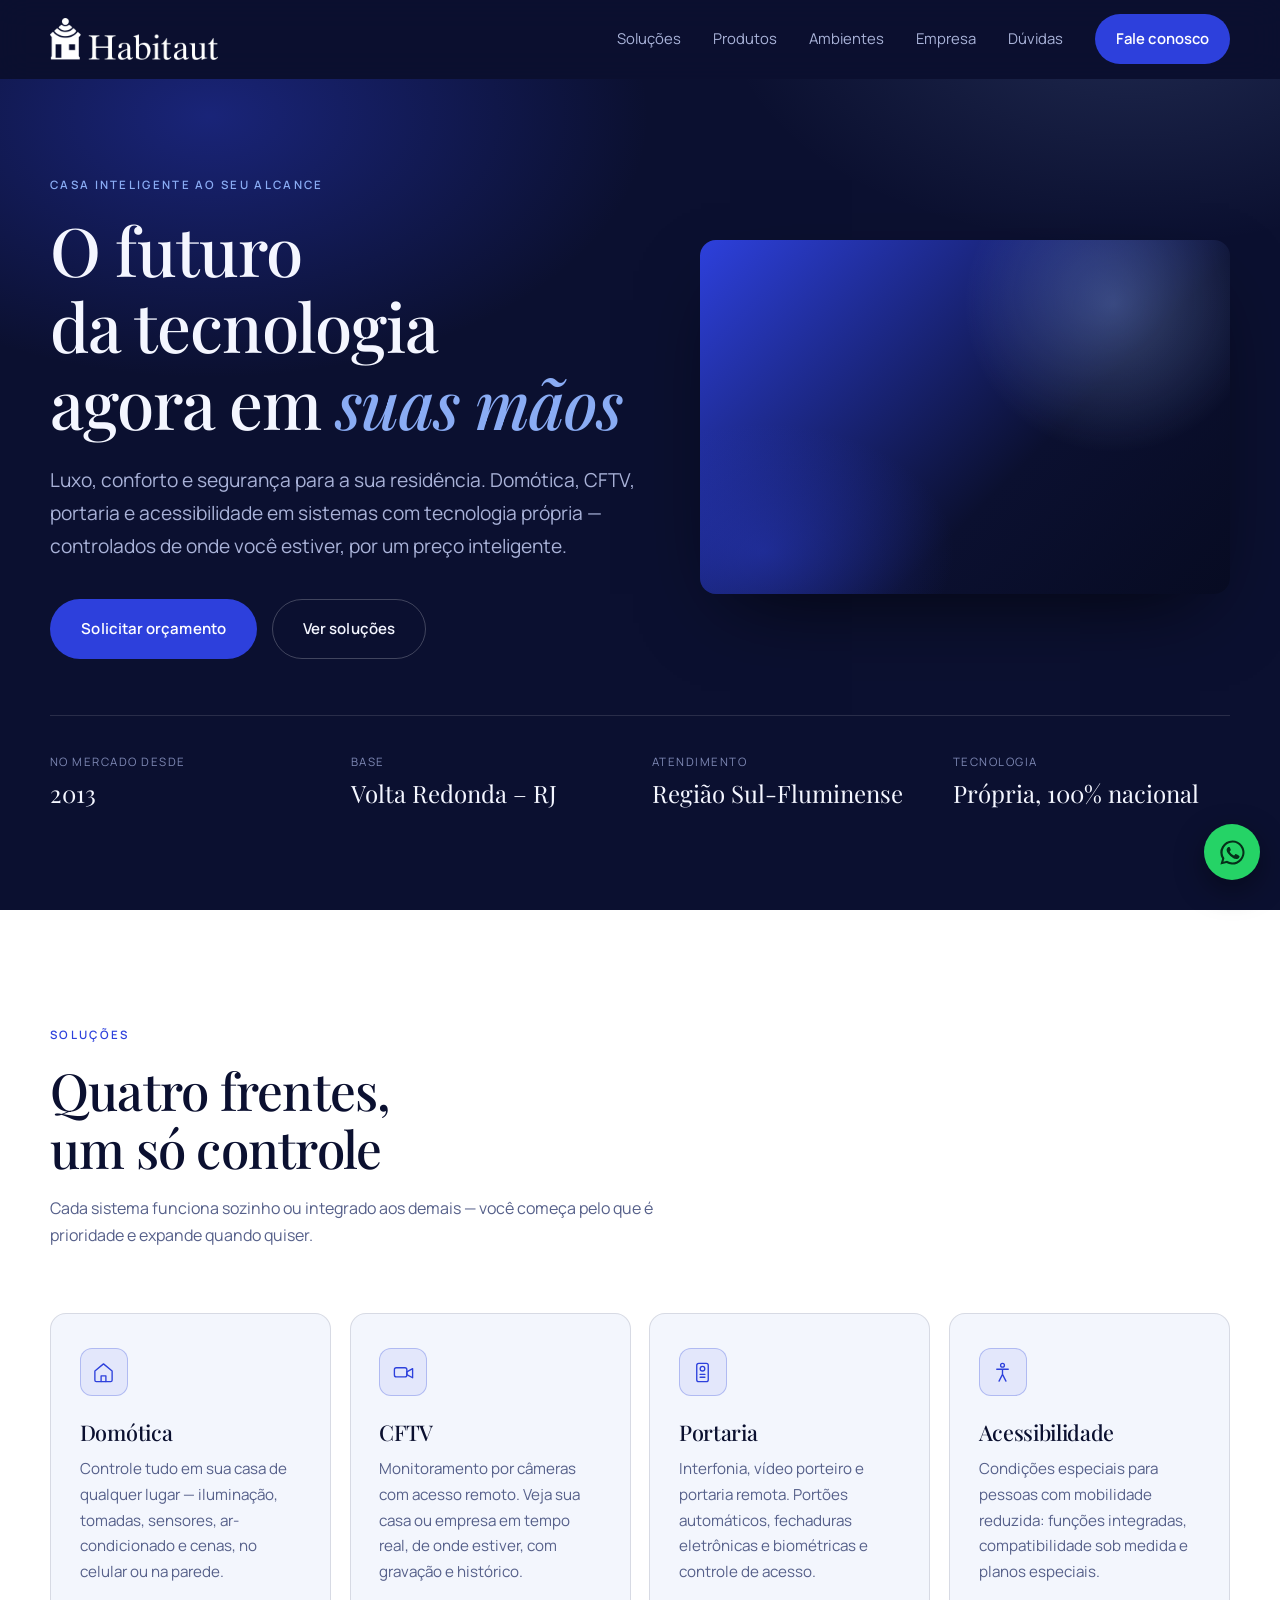
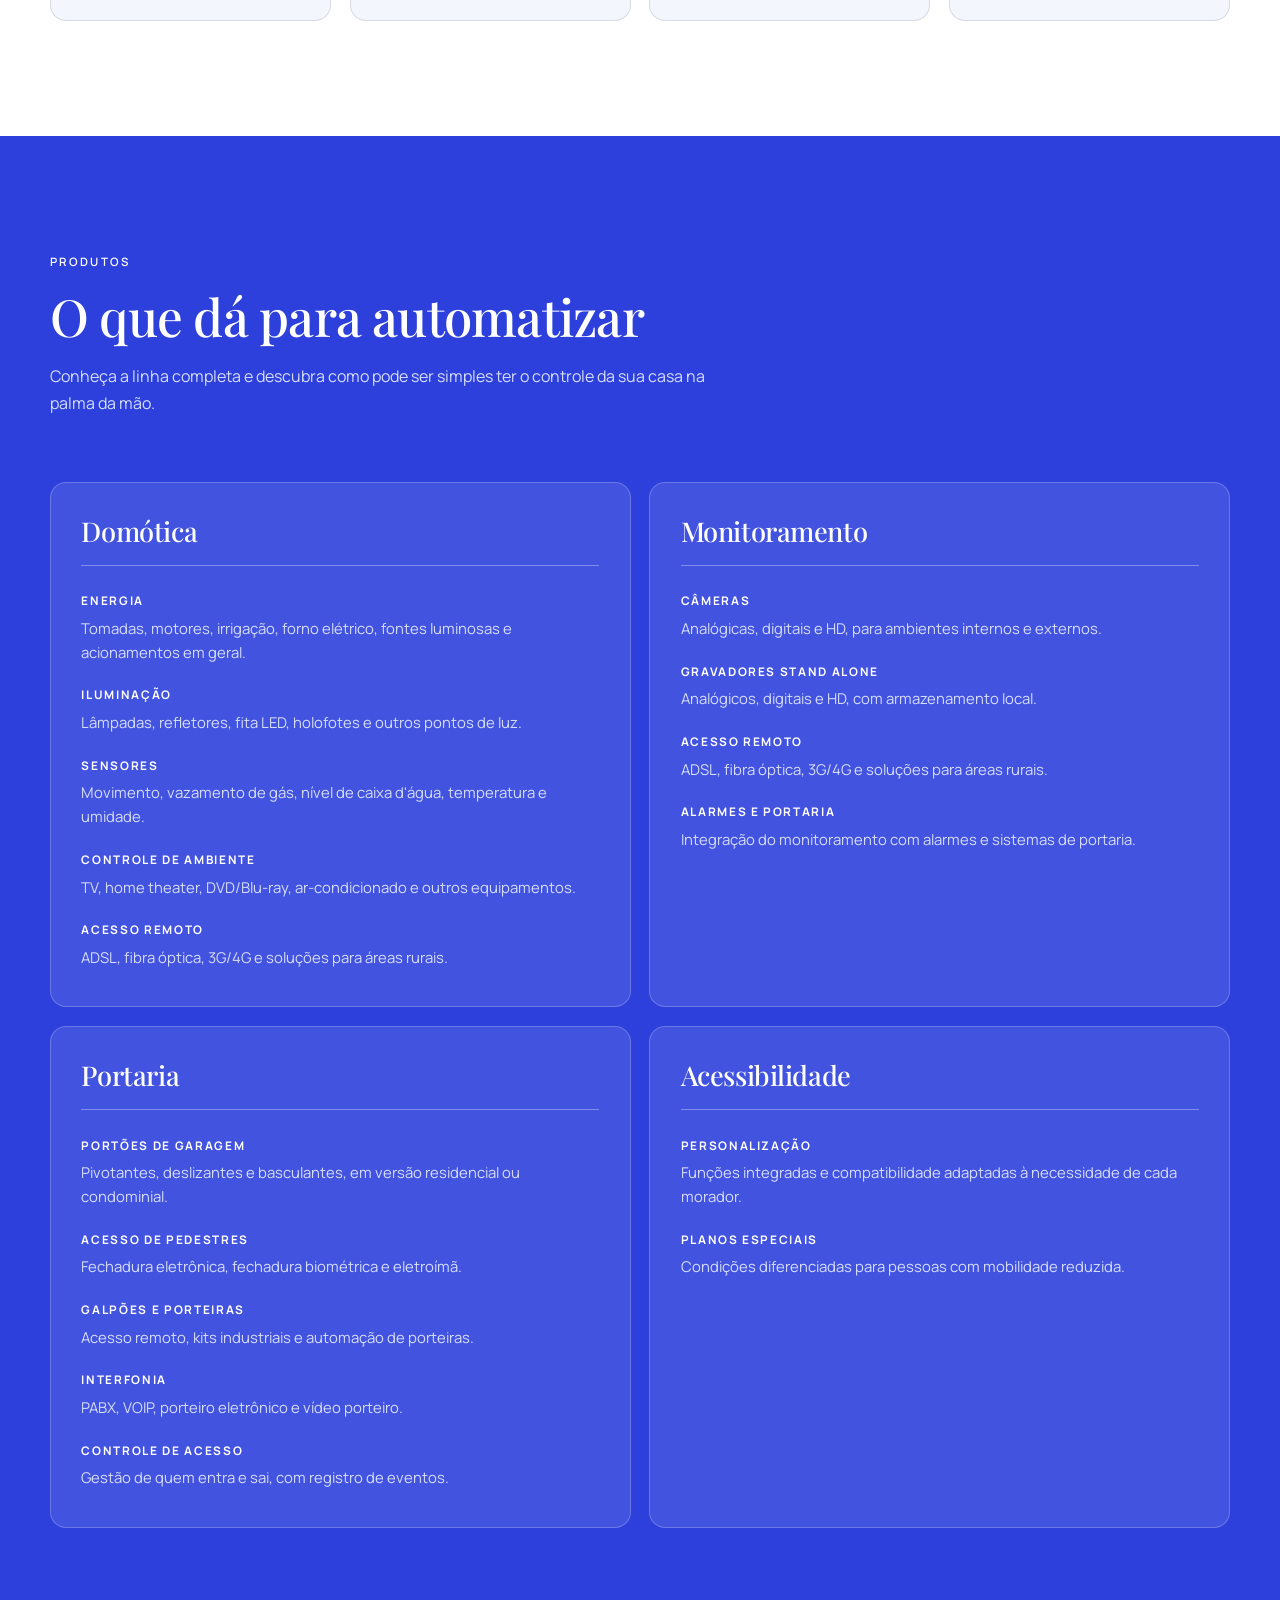
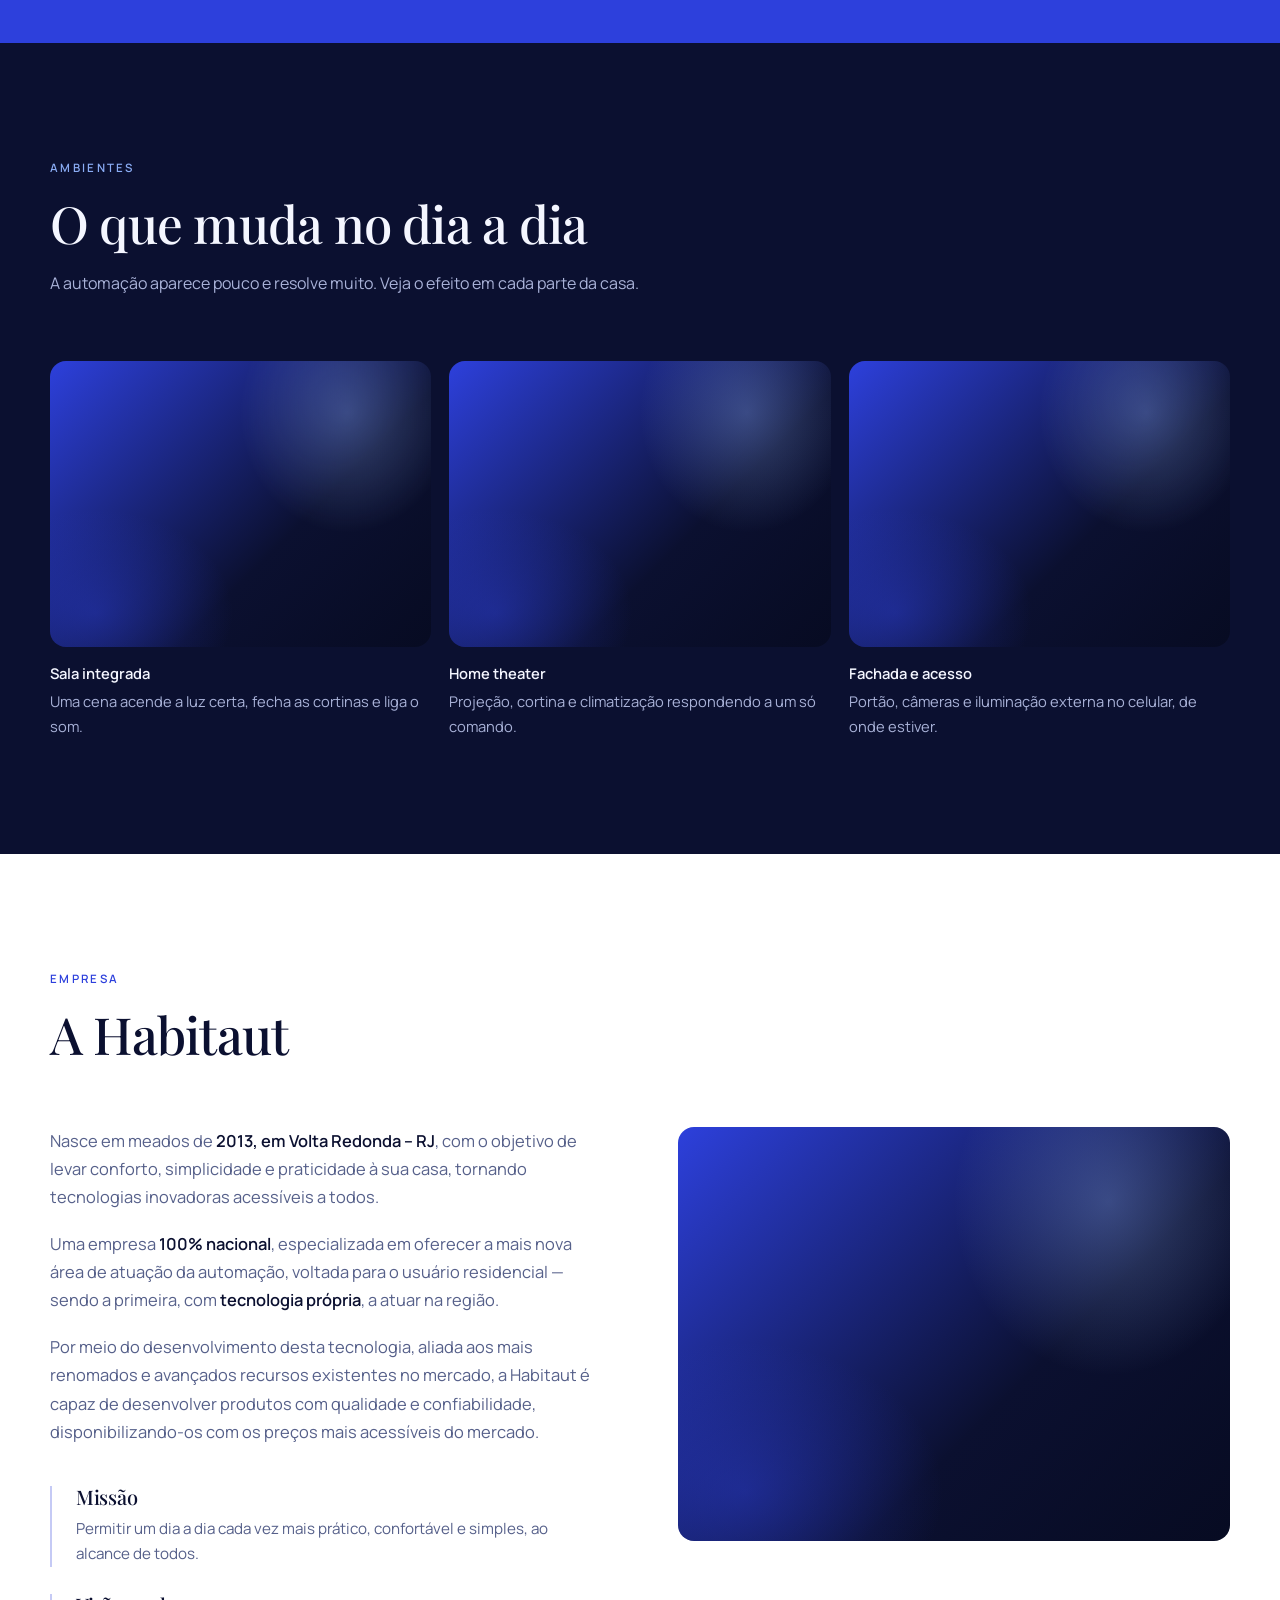
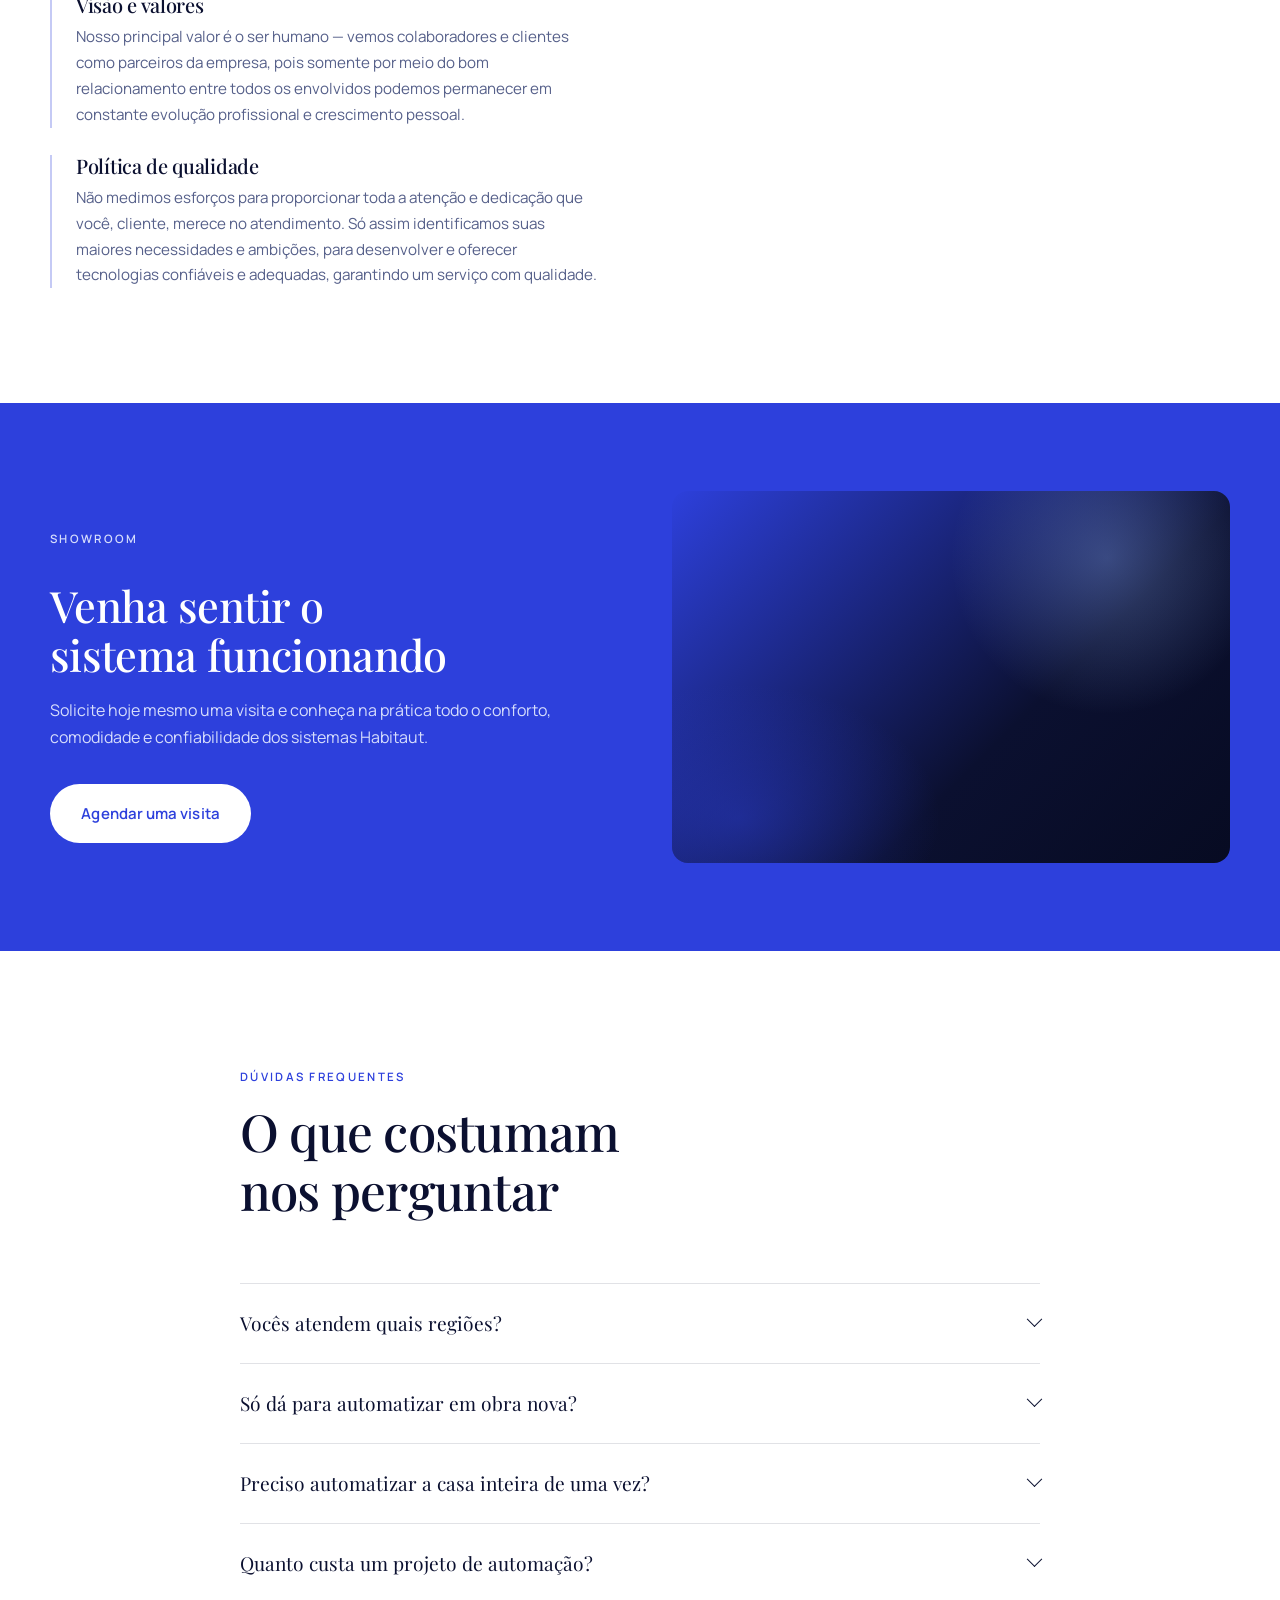
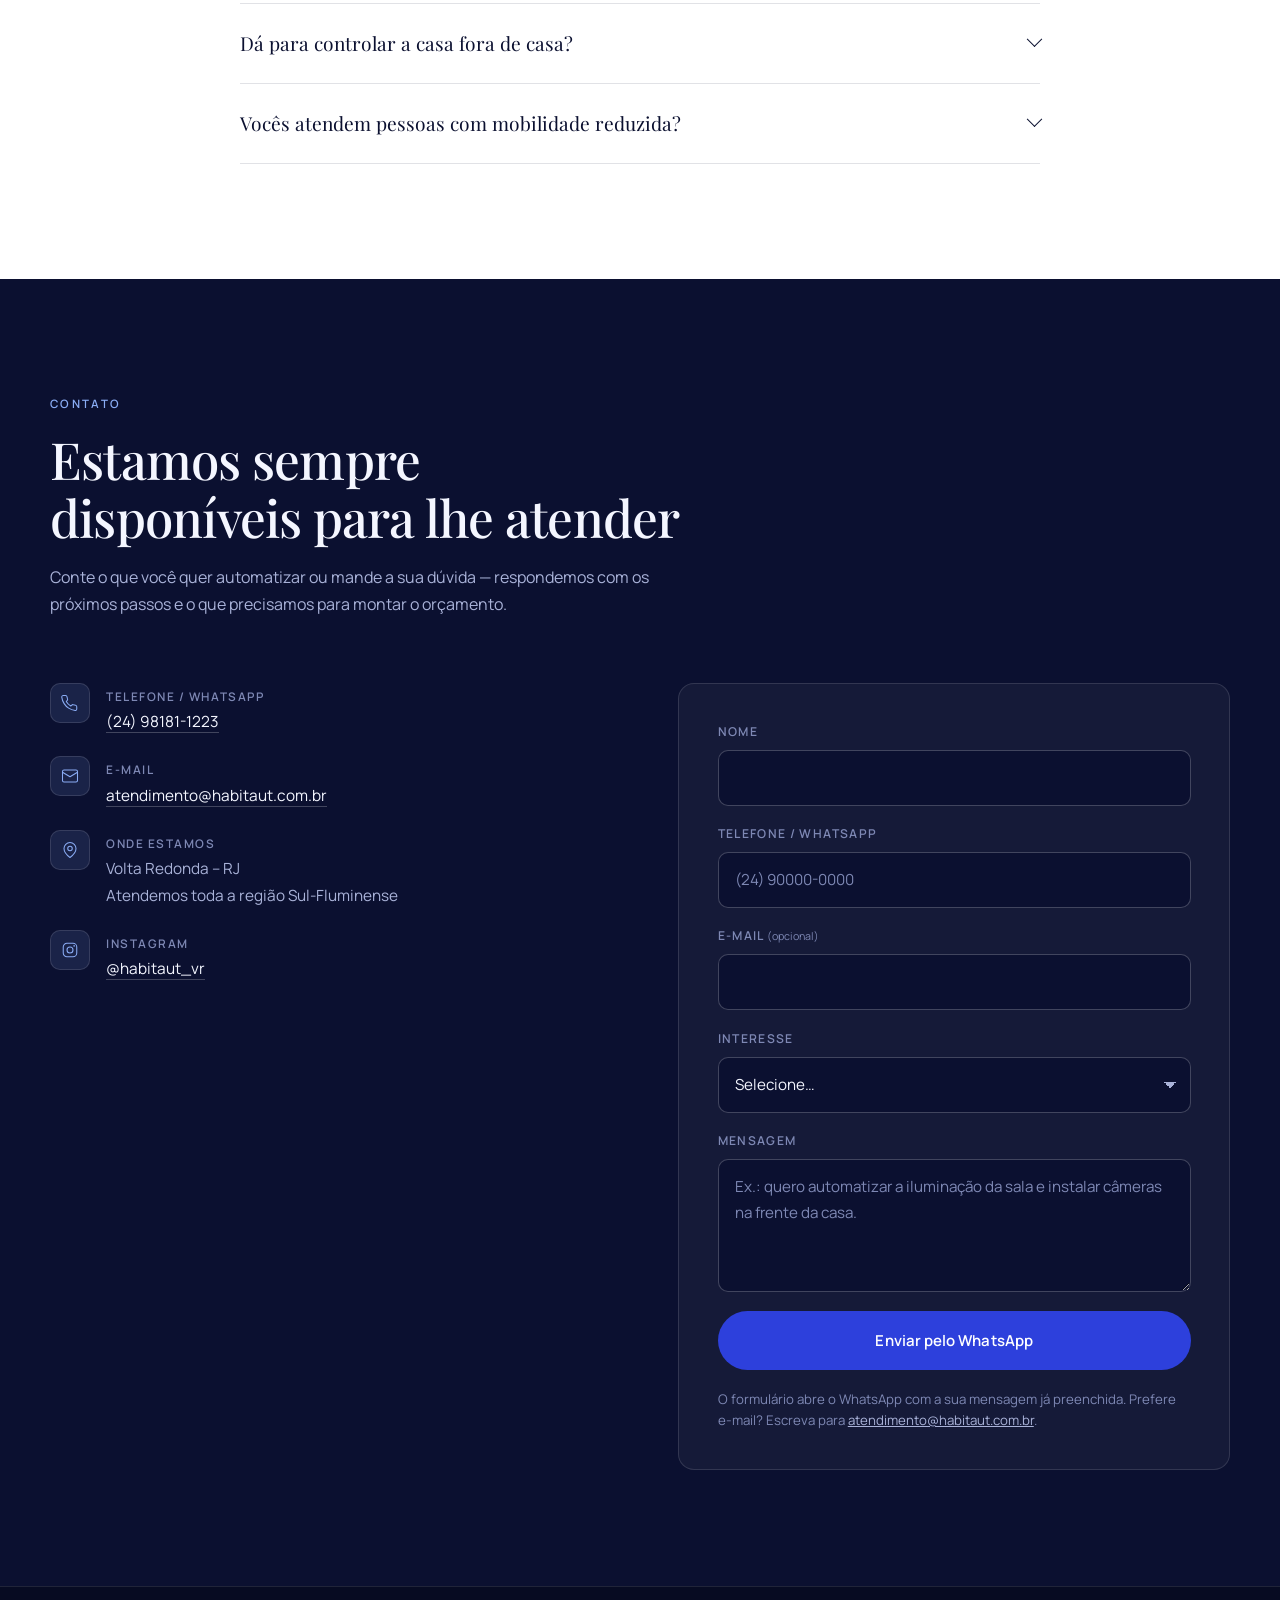
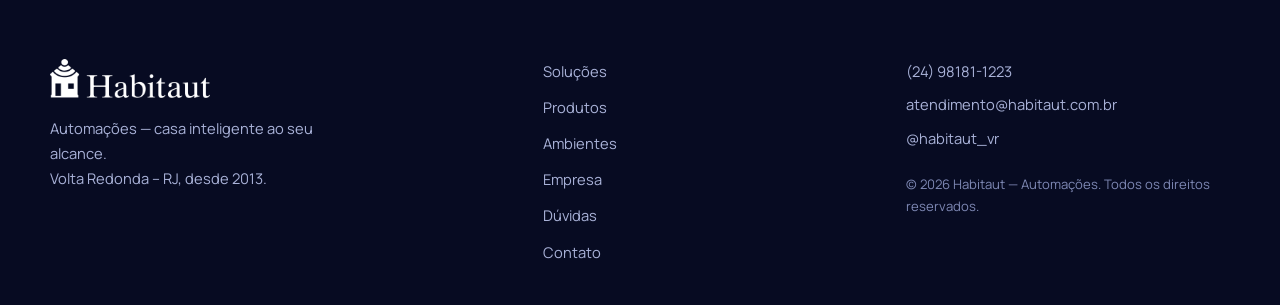
==== commit fe91beba: "Redesenha com paleta azul, títulos serifados e blocos em alto contraste Troca o tema escuro monocrom" ====
--- a/index.html
+++ b/index.html
@@ -7,7 +7,7 @@
 <meta name="description" content="Sistemas de automação residencial ao seu alcance: domótica, CFTV, portaria e acessibilidade. Controle sua casa local ou remotamente, por um preço inteligente. Volta Redonda e região Sul-Fluminense.">
 <meta name="keywords" content="volta redonda, automação residencial, habitaut, casa inteligente, domótica, CFTV, portaria, controle da casa pelo celular, sul-fluminense">
 <meta name="author" content="Habitaut Automações">
-<meta name="theme-color" content="#0a0a0a">
+<meta name="theme-color" content="#0B1030">
 <link rel="icon" href="assets/img/logo-mark.png" type="image/png">
 <link rel="apple-touch-icon" href="assets/img/logo-mark.png">
 
@@ -23,7 +23,7 @@
 
 <link rel="preconnect" href="https://fonts.googleapis.com">
 <link rel="preconnect" href="https://fonts.gstatic.com" crossorigin>
-<link rel="stylesheet" href="https://fonts.googleapis.com/css2?family=Outfit:wght@400;500;600;700&family=Manrope:wght@300;400;500;600&display=swap">
+<link rel="stylesheet" href="https://fonts.googleapis.com/css2?family=Playfair+Display:ital,wght@0,400;0,500;0,600;1,400;1,500&family=Manrope:wght@400;500;600;700&display=swap">
 <link rel="stylesheet" href="assets/css/style.css">
 
 <script type="application/ld+json">
@@ -50,7 +50,9 @@
 
 <a class="skip" href="#conteudo">Pular para o conteúdo</a>
 
-<header class="site-header" id="topo">
+<!-- t-navy: o header não pinta o próprio fundo com --bg (usa um rgba com blur),
+     mas precisa do tema para resolver os tokens do botão e das bordas. -->
+<header class="site-header t-navy" id="topo">
   <div class="wrap header-inner">
     <a class="brand" href="#topo" aria-label="Habitaut — início">
       <img src="assets/img/logo.png" alt="Habitaut" width="900" height="224">
@@ -63,6 +65,7 @@
     <nav class="nav" id="navMenu" aria-label="Navegação principal">
       <a href="#solucoes">Soluções</a>
       <a href="#produtos">Produtos</a>
+      <a href="#ambientes">Ambientes</a>
       <a href="#empresa">Empresa</a>
       <a href="#faq">Dúvidas</a>
       <a class="btn btn-sm btn-primary nav-cta" href="#contato">Fale conosco</a>
@@ -72,20 +75,29 @@
 
 <main id="conteudo">
 
-  <!-- ============ HERO ============ -->
-  <section class="hero">
+  <!-- ============ HERO — azul escuro ============ -->
+  <section class="hero t-navy">
     <div class="hero-glow" aria-hidden="true"></div>
-    <div class="wrap hero-inner">
-      <p class="eyebrow reveal">Casa inteligente ao seu alcance</p>
-      <h1 class="reveal">O futuro da tecnologia<br>agora em <em>suas mãos</em></h1>
-      <p class="lead reveal">
-        Luxo, conforto e segurança para a sua residência. Domótica, CFTV, portaria e
-        acessibilidade em sistemas com tecnologia própria — controlados de onde você estiver,
-        por um preço inteligente.
-      </p>
-      <div class="hero-actions reveal">
-        <a class="btn btn-primary" href="#contato">Solicitar orçamento</a>
-        <a class="btn btn-ghost" href="#solucoes">Ver soluções</a>
+    <div class="wrap">
+      <div class="hero-inner">
+        <div class="reveal">
+          <p class="eyebrow">Casa inteligente ao seu alcance</p>
+          <h1>O futuro da tecnologia<br>agora em <em>suas mãos</em></h1>
+          <p class="lead">
+            Luxo, conforto e segurança para a sua residência. Domótica, CFTV, portaria e
+            acessibilidade em sistemas com tecnologia própria — controlados de onde você
+            estiver, por um preço inteligente.
+          </p>
+          <div class="hero-actions">
+            <a class="btn btn-primary" href="#contato">Solicitar orçamento</a>
+            <a class="btn btn-ghost" href="#solucoes">Ver soluções</a>
+          </div>
+        </div>
+
+        <!-- IMAGEM 1 — hero. Trocar o comentário abaixo pelo <img> quando a foto existir. -->
+        <div class="media media-3x2 hero-media reveal">
+          <!-- <img src="assets/img/hero.webp" alt="Sala de estar moderna à noite com iluminação em cena" width="1500" height="1000"> -->
+        </div>
       </div>
 
       <dl class="stats reveal">
@@ -97,8 +109,8 @@
     </div>
   </section>
 
-  <!-- ============ PILARES ============ -->
-  <section class="section" id="solucoes">
+  <!-- ============ SOLUÇÕES — branco ============ -->
+  <section class="section t-paper" id="solucoes">
     <div class="wrap">
       <header class="section-head reveal">
         <p class="eyebrow">Soluções</p>
@@ -109,7 +121,7 @@
         </p>
       </header>
 
-      <ul class="grid cards cards-4" role="list">
+      <ul class="grid cards" role="list">
         <li class="card reveal">
           <span class="card-ico" aria-hidden="true">
             <svg viewBox="0 0 24 24" fill="none" stroke="currentColor" stroke-width="1.4" stroke-linecap="round" stroke-linejoin="round">
@@ -153,8 +165,8 @@
     </div>
   </section>
 
-  <!-- ============ PRODUTOS ============ -->
-  <section class="section section-alt" id="produtos">
+  <!-- ============ PRODUTOS — azul médio ============ -->
+  <section class="section t-blue" id="produtos">
     <div class="wrap">
       <header class="section-head reveal">
         <p class="eyebrow">Produtos</p>
@@ -169,103 +181,96 @@
         <article class="prod reveal">
           <h3>Domótica</h3>
           <div class="prod-groups">
-            <div>
-              <h4>Energia</h4>
-              <p>Tomadas, motores, irrigação, forno elétrico, fontes luminosas e acionamentos em geral.</p>
-            </div>
-            <div>
-              <h4>Iluminação</h4>
-              <p>Lâmpadas, refletores, fita LED, holofotes e outros pontos de luz.</p>
-            </div>
-            <div>
-              <h4>Sensores</h4>
-              <p>Movimento, vazamento de gás, nível de caixa d'água, temperatura e umidade.</p>
-            </div>
-            <div>
-              <h4>Controle de ambiente</h4>
-              <p>TV, home theater, DVD/Blu-ray, ar-condicionado e outros equipamentos.</p>
-            </div>
-            <div>
-              <h4>Acesso remoto</h4>
-              <p>ADSL, fibra óptica, 3G/4G e soluções para áreas rurais.</p>
-            </div>
+            <div><h4>Energia</h4><p>Tomadas, motores, irrigação, forno elétrico, fontes luminosas e acionamentos em geral.</p></div>
+            <div><h4>Iluminação</h4><p>Lâmpadas, refletores, fita LED, holofotes e outros pontos de luz.</p></div>
+            <div><h4>Sensores</h4><p>Movimento, vazamento de gás, nível de caixa d'água, temperatura e umidade.</p></div>
+            <div><h4>Controle de ambiente</h4><p>TV, home theater, DVD/Blu-ray, ar-condicionado e outros equipamentos.</p></div>
+            <div><h4>Acesso remoto</h4><p>ADSL, fibra óptica, 3G/4G e soluções para áreas rurais.</p></div>
           </div>
         </article>
 
         <article class="prod reveal">
           <h3>Monitoramento</h3>
           <div class="prod-groups">
-            <div>
-              <h4>Câmeras</h4>
-              <p>Analógicas, digitais e HD, para ambientes internos e externos.</p>
-            </div>
-            <div>
-              <h4>Gravadores stand alone</h4>
-              <p>Analógicos, digitais e HD, com armazenamento local.</p>
-            </div>
-            <div>
-              <h4>Acesso remoto</h4>
-              <p>ADSL, fibra óptica, 3G/4G e soluções para áreas rurais.</p>
-            </div>
-            <div>
-              <h4>Alarmes e portaria</h4>
-              <p>Integração do monitoramento com alarmes e sistemas de portaria.</p>
-            </div>
+            <div><h4>Câmeras</h4><p>Analógicas, digitais e HD, para ambientes internos e externos.</p></div>
+            <div><h4>Gravadores stand alone</h4><p>Analógicos, digitais e HD, com armazenamento local.</p></div>
+            <div><h4>Acesso remoto</h4><p>ADSL, fibra óptica, 3G/4G e soluções para áreas rurais.</p></div>
+            <div><h4>Alarmes e portaria</h4><p>Integração do monitoramento com alarmes e sistemas de portaria.</p></div>
           </div>
         </article>
 
         <article class="prod reveal">
           <h3>Portaria</h3>
           <div class="prod-groups">
-            <div>
-              <h4>Portões de garagem</h4>
-              <p>Pivotantes, deslizantes e basculantes, em versão residencial ou condominial.</p>
-            </div>
-            <div>
-              <h4>Acesso de pedestres</h4>
-              <p>Fechadura eletrônica, fechadura biométrica e eletroímã.</p>
-            </div>
-            <div>
-              <h4>Galpões e porteiras</h4>
-              <p>Acesso remoto, kits industriais e automação de porteiras.</p>
-            </div>
-            <div>
-              <h4>Interfonia</h4>
-              <p>PABX, VOIP, porteiro eletrônico e vídeo porteiro.</p>
-            </div>
-            <div>
-              <h4>Controle de acesso</h4>
-              <p>Gestão de quem entra e sai, com registro de eventos.</p>
-            </div>
+            <div><h4>Portões de garagem</h4><p>Pivotantes, deslizantes e basculantes, em versão residencial ou condominial.</p></div>
+            <div><h4>Acesso de pedestres</h4><p>Fechadura eletrônica, fechadura biométrica e eletroímã.</p></div>
+            <div><h4>Galpões e porteiras</h4><p>Acesso remoto, kits industriais e automação de porteiras.</p></div>
+            <div><h4>Interfonia</h4><p>PABX, VOIP, porteiro eletrônico e vídeo porteiro.</p></div>
+            <div><h4>Controle de acesso</h4><p>Gestão de quem entra e sai, com registro de eventos.</p></div>
           </div>
         </article>
 
         <article class="prod reveal">
           <h3>Acessibilidade</h3>
           <div class="prod-groups">
-            <div>
-              <h4>Personalização</h4>
-              <p>Funções integradas e compatibilidade adaptadas à necessidade de cada morador.</p>
+            <div><h4>Personalização</h4><p>Funções integradas e compatibilidade adaptadas à necessidade de cada morador.</p></div>
+            <div><h4>Planos especiais</h4><p>Condições diferenciadas para pessoas com mobilidade reduzida.</p></div>
+          </div>
+        </article>
+      </div>
+    </div>
+  </section>
+
+  <!-- ============ AMBIENTES — azul escuro ============ -->
+  <section class="section t-navy" id="ambientes">
+    <div class="wrap">
+      <header class="section-head reveal">
+        <p class="eyebrow">Ambientes</p>
+        <h2>O que muda no dia a dia</h2>
+        <p class="section-sub">
+          A automação aparece pouco e resolve muito. Veja o efeito em cada parte da casa.
+        </p>
+      </header>
+
+      <ul class="gallery" role="list">
+        <!-- IMAGENS 2, 3 e 4 — ambientes. Inserir o <img> dentro de cada .media. -->
+        <li class="reveal">
+          <figure>
+            <div class="media media-4x3">
+              <!-- <img src="assets/img/ambiente-sala.webp" alt="Sala integrada com iluminação em cena noturna" width="1200" height="900"> -->
             </div>
-            <div>
-              <h4>Planos especiais</h4>
-              <p>Condições diferenciadas para pessoas com mobilidade reduzida.</p>
+            <figcaption><strong>Sala integrada</strong>Uma cena acende a luz certa, fecha as cortinas e liga o som.</figcaption>
+          </figure>
+        </li>
+        <li class="reveal">
+          <figure>
+            <div class="media media-4x3">
+              <!-- <img src="assets/img/ambiente-home-theater.webp" alt="Home theater com projeção e cortina motorizada" width="1200" height="900"> -->
             </div>
-          </div>
-        </article>
-      </div>
-    </div>
-  </section>
-
-  <!-- ============ EMPRESA ============ -->
-  <section class="section" id="empresa">
+            <figcaption><strong>Home theater</strong>Projeção, cortina e climatização respondendo a um só comando.</figcaption>
+          </figure>
+        </li>
+        <li class="reveal">
+          <figure>
+            <div class="media media-4x3">
+              <!-- <img src="assets/img/ambiente-fachada.webp" alt="Fachada residencial à noite com iluminação e câmera de segurança" width="1200" height="900"> -->
+            </div>
+            <figcaption><strong>Fachada e acesso</strong>Portão, câmeras e iluminação externa no celular, de onde estiver.</figcaption>
+          </figure>
+        </li>
+      </ul>
+    </div>
+  </section>
+
+  <!-- ============ EMPRESA — branco ============ -->
+  <section class="section t-paper" id="empresa">
     <div class="wrap">
       <header class="section-head reveal">
         <p class="eyebrow">Empresa</p>
         <h2>A Habitaut</h2>
       </header>
 
-      <div class="split empresa-split">
+      <div class="split">
         <div class="reveal">
           <p class="empresa-text">
             Nasce em meados de <strong>2013, em Volta Redonda&nbsp;–&nbsp;RJ</strong>, com o objetivo de
@@ -282,49 +287,55 @@
             recursos existentes no mercado, a Habitaut é capaz de desenvolver produtos com qualidade
             e confiabilidade, disponibilizando-os com os preços mais acessíveis do mercado.
           </p>
-        </div>
-
-        <ul class="valores reveal" role="list">
-          <li>
-            <h3>Missão</h3>
-            <p>Permitir um dia a dia cada vez mais prático, confortável e simples, ao alcance de todos.</p>
-          </li>
-          <li>
-            <h3>Visão e valores</h3>
-            <p>
-              Nosso principal valor é o ser humano — vemos colaboradores e clientes como parceiros da
-              empresa, pois somente por meio do bom relacionamento entre todos os envolvidos podemos
-              permanecer em constante evolução profissional e crescimento pessoal.
-            </p>
-          </li>
-          <li>
-            <h3>Política de qualidade</h3>
-            <p>
-              Não medimos esforços para proporcionar toda a atenção e dedicação que você, cliente,
-              merece no atendimento. Só assim identificamos suas maiores necessidades e ambições, para
-              desenvolver e oferecer tecnologias confiáveis e adequadas, garantindo um serviço com
-              qualidade.
-            </p>
-          </li>
-        </ul>
-      </div>
-    </div>
-  </section>
-
-  <!-- ============ SHOWROOM ============ -->
-  <section class="showroom">
-    <div class="wrap showroom-inner reveal">
-      <h2>Conheça o nosso showroom</h2>
-      <p>
-        Solicite hoje mesmo uma visita e conheça na prática todo o conforto, comodidade e
-        confiabilidade dos sistemas Habitaut.
-      </p>
-      <a class="btn btn-primary" href="#contato">Agendar uma visita</a>
-    </div>
-  </section>
-
-  <!-- ============ FAQ ============ -->
-  <section class="section" id="faq">
+
+          <ul class="valores" role="list">
+            <li>
+              <h3>Missão</h3>
+              <p>Permitir um dia a dia cada vez mais prático, confortável e simples, ao alcance de todos.</p>
+            </li>
+            <li>
+              <h3>Visão e valores</h3>
+              <p>Nosso principal valor é o ser humano — vemos colaboradores e clientes como parceiros da empresa, pois somente por meio do bom relacionamento entre todos os envolvidos podemos permanecer em constante evolução profissional e crescimento pessoal.</p>
+            </li>
+            <li>
+              <h3>Política de qualidade</h3>
+              <p>Não medimos esforços para proporcionar toda a atenção e dedicação que você, cliente, merece no atendimento. Só assim identificamos suas maiores necessidades e ambições, para desenvolver e oferecer tecnologias confiáveis e adequadas, garantindo um serviço com qualidade.</p>
+            </li>
+          </ul>
+        </div>
+
+        <!-- IMAGEM 5 — empresa / equipe técnica. -->
+        <div class="media media-4x3 reveal">
+          <!-- <img src="assets/img/empresa.webp" alt="Técnico da Habitaut configurando um painel de automação" width="1200" height="900"> -->
+        </div>
+      </div>
+    </div>
+  </section>
+
+  <!-- ============ SHOWROOM — azul médio ============ -->
+  <section class="showroom t-blue">
+    <div class="wrap">
+      <div class="showroom-inner">
+        <div class="reveal">
+          <p class="eyebrow">Showroom</p>
+          <h2>Venha sentir o sistema funcionando</h2>
+          <p>
+            Solicite hoje mesmo uma visita e conheça na prática todo o conforto, comodidade e
+            confiabilidade dos sistemas Habitaut.
+          </p>
+          <a class="btn btn-primary" href="#contato">Agendar uma visita</a>
+        </div>
+
+        <!-- IMAGEM 6 — showroom. -->
+        <div class="media media-3x2 reveal">
+          <!-- <img src="assets/img/showroom.webp" alt="Showroom da Habitaut com painéis de automação em demonstração" width="1500" height="1000"> -->
+        </div>
+      </div>
+    </div>
+  </section>
+
+  <!-- ============ DÚVIDAS — branco ============ -->
+  <section class="section t-paper" id="faq">
     <div class="wrap narrow">
       <header class="section-head reveal">
         <p class="eyebrow">Dúvidas frequentes</p>
@@ -360,8 +371,8 @@
     </div>
   </section>
 
-  <!-- ============ CONTATO ============ -->
-  <section class="section section-alt" id="contato">
+  <!-- ============ CONTATO — azul escuro ============ -->
+  <section class="section t-navy" id="contato">
     <div class="wrap">
       <header class="section-head reveal">
         <p class="eyebrow">Contato</p>
@@ -458,6 +469,7 @@
     <nav class="footer-nav" aria-label="Rodapé">
       <a href="#solucoes">Soluções</a>
       <a href="#produtos">Produtos</a>
+      <a href="#ambientes">Ambientes</a>
       <a href="#empresa">Empresa</a>
       <a href="#faq">Dúvidas</a>
       <a href="#contato">Contato</a>
--- a/assets/css/style.css
+++ b/assets/css/style.css
@@ -1,34 +1,78 @@
 /* ==========================================================================
    Habitaut — folha de estilo principal
-   Paleta: preto/branco da marca + dourado quente como acento.
+
+   ARQUITETURA DE COR
+   Os blocos alternam entre três fundos: branco, azul médio e azul escuro.
+   Cada seção recebe uma classe de tema (.t-paper / .t-blue / .t-navy) que
+   redefine os mesmos slots semânticos (--bg, --text, --muted, --line…).
+   Os componentes só leem os slots — por isso um card funciona igual nos três
+   fundos, sem regra duplicada.
+
+   >>> OS 3 AZUIS ESTÃO EM UM LUGAR SÓ: o bloco "marca" logo abaixo. <<<
    ========================================================================== */
 
 :root {
-  --bg:            #0a0a0a;
-  --bg-alt:        #101010;
-  --surface:       #161616;
-  --surface-2:     #1d1d1d;
-  --line:          rgba(255, 255, 255, .10);
-  --line-strong:   rgba(255, 255, 255, .18);
-
-  --text:          #f4f2ef;
-  --muted:         #a5a19b;
-  --muted-2:       #7b7772;
-
-  --gold:          #c8a464;
-  --gold-soft:     rgba(200, 164, 100, .14);
-  --gold-line:     rgba(200, 164, 100, .34);
-
-  /* Títulos: geométrica moderna, em contraste deliberado com o serifado clássico do logo.
-     Texto: grotesca moderna, neutra e legível em corpo pequeno. */
-  --display: "Outfit", "Avenir Next", "Segoe UI", Helvetica, Arial, sans-serif;
+  /* ---- marca: leitura visual da referência; substituir pelos hexes oficiais ---- */
+  --navy:       #0B1030;   /* azul super escuro — premium */
+  --navy-deep:  #070B22;   /* variação mais funda, para o rodapé */
+  --blue:       #2D40DC;   /* azul médio — o azul vivo da marca */
+  --blue-hi:    #3B4EE8;   /* hover / brilho do azul médio */
+  --blue-soft:  #8AACF4;   /* azul claro — acento sobre fundo escuro */
+  --paper:      #FFFFFF;
+  --paper-2:    #F3F6FD;   /* branco levemente azulado, para superfícies */
+  --ink:        #0B1030;   /* texto escuro = o próprio navy, para unidade */
+
+  --display: "Playfair Display", "Iowan Old Style", Georgia, serif;
   --body:    "Manrope", -apple-system, BlinkMacSystemFont, "Segoe UI", Roboto, Helvetica, Arial, sans-serif;
 
   --wrap:   1180px;
-  --radius: 14px;
+  --radius: 16px;
   --pad-y:  clamp(4.5rem, 9vw, 8rem);
-
-  --ease: cubic-bezier(.22, .8, .3, 1);
+  --ease:   cubic-bezier(.22, .8, .3, 1);
+}
+
+/* ---------- temas de bloco ---------- */
+.t-paper {
+  --bg: var(--paper);
+  --surface: var(--paper-2);
+  --surface-2: #E9EFFB;
+  --text: var(--ink);
+  --muted: #56608A;
+  --muted-2: #7C85A8;
+  --line: rgba(11, 16, 48, .12);
+  --line-strong: rgba(11, 16, 48, .22);
+  --accent: var(--blue);
+  --accent-soft: rgba(45, 64, 220, .08);
+  --accent-line: rgba(45, 64, 220, .28);
+  --btn-bg: var(--blue); --btn-fg: #fff; --btn-bg-hover: var(--navy);
+}
+.t-blue {
+  --bg: var(--blue);
+  --surface: rgba(255, 255, 255, .10);
+  --surface-2: rgba(255, 255, 255, .16);
+  --text: #FFFFFF;
+  --muted: #D6DDFC;
+  --muted-2: #AFBCF7;
+  --line: rgba(255, 255, 255, .22);
+  --line-strong: rgba(255, 255, 255, .34);
+  --accent: #FFFFFF;
+  --accent-soft: rgba(255, 255, 255, .14);
+  --accent-line: rgba(255, 255, 255, .40);
+  --btn-bg: #fff; --btn-fg: var(--blue); --btn-bg-hover: var(--navy);
+}
+.t-navy {
+  --bg: var(--navy);
+  --surface: rgba(255, 255, 255, .045);
+  --surface-2: rgba(255, 255, 255, .08);
+  --text: #F4F6FF;
+  --muted: #A9B2D8;
+  --muted-2: #7E88B4;
+  --line: rgba(255, 255, 255, .12);
+  --line-strong: rgba(255, 255, 255, .22);
+  --accent: var(--blue-soft);
+  --accent-soft: rgba(138, 172, 244, .12);
+  --accent-line: rgba(138, 172, 244, .32);
+  --btn-bg: var(--blue); --btn-fg: #fff; --btn-bg-hover: var(--blue-hi);
 }
 
 /* ---------- reset ---------- */
@@ -36,19 +80,20 @@
 html { -webkit-text-size-adjust: 100%; scroll-behavior: smooth; }
 body {
   margin: 0;
-  background: var(--bg);
-  color: var(--text);
+  background: var(--navy);
+  color: var(--ink);
   font-family: var(--body);
-  font-size: 1rem;
-  font-weight: 400;
-  line-height: 1.7;
+  font-size: 1rem; font-weight: 400; line-height: 1.7;
   -webkit-font-smoothing: antialiased;
   overflow-x: hidden;
 }
 img, svg { display: block; max-width: 100%; }
 a { color: inherit; }
 button, input, select, textarea { font: inherit; color: inherit; }
-h1, h2, h3 { font-family: var(--display); font-weight: 600; line-height: 1.1; margin: 0; letter-spacing: -.025em; }
+h1, h2, h3 {
+  font-family: var(--display); font-weight: 500; line-height: 1.14;
+  margin: 0; letter-spacing: -.015em; text-wrap: balance;
+}
 p { margin: 0; }
 ul, ol, dl, dd { margin: 0; padding: 0; list-style: none; }
 
@@ -59,62 +104,58 @@
 
 /* ---------- utilitários ---------- */
 .wrap { width: min(100% - 2.5rem, var(--wrap)); margin-inline: auto; }
-.wrap.narrow { width: min(100% - 2.5rem, 780px); }
+.wrap.narrow { width: min(100% - 2.5rem, 800px); }
+.nowrap { white-space: nowrap; }
 
 .skip {
   position: absolute; left: -9999px; top: 0; z-index: 200;
-  background: var(--gold); color: #14100a; padding: .7rem 1.1rem; border-radius: 0 0 8px 0; font-weight: 500;
+  background: var(--blue); color: #fff; padding: .7rem 1.1rem; border-radius: 0 0 8px 0; font-weight: 600;
 }
 .skip:focus { left: 0; }
-
-:focus-visible { outline: 2px solid var(--gold); outline-offset: 3px; border-radius: 4px; }
+:focus-visible { outline: 2px solid var(--accent, var(--blue)); outline-offset: 3px; border-radius: 4px; }
 
 .eyebrow {
-  font-size: .72rem; font-weight: 500; letter-spacing: .22em; text-transform: uppercase;
-  color: var(--gold); margin-bottom: 1rem;
-}
-.nowrap { white-space: nowrap; }
+  font-size: .72rem; font-weight: 600; letter-spacing: .2em; text-transform: uppercase;
+  color: var(--accent); margin-bottom: 1rem;
+}
 
 /* ---------- botões ---------- */
 .btn {
   display: inline-flex; align-items: center; justify-content: center; gap: .5rem;
-  padding: .95rem 1.7rem; border-radius: 999px; border: 1px solid transparent;
-  font-size: .93rem; font-weight: 500; letter-spacing: .01em; text-decoration: none;
-  cursor: pointer; transition: background .25s, color .25s, border-color .25s, transform .25s;
-  white-space: nowrap;
-}
-.btn-primary { background: var(--text); color: #0a0a0a; }
-.btn-primary:hover { background: var(--gold); color: #14100a; transform: translateY(-2px); }
+  padding: 1rem 1.9rem; border-radius: 999px; border: 1px solid transparent;
+  font-size: .94rem; font-weight: 600; letter-spacing: .005em; text-decoration: none;
+  cursor: pointer; white-space: nowrap;
+  transition: background .25s, color .25s, border-color .25s, transform .25s;
+}
+.btn-primary { background: var(--btn-bg); color: var(--btn-fg); }
+.btn-primary:hover { background: var(--btn-bg-hover); color: #fff; transform: translateY(-2px); }
 .btn-ghost { border-color: var(--line-strong); color: var(--text); }
-.btn-ghost:hover { border-color: var(--gold); color: var(--gold); transform: translateY(-2px); }
-.btn-sm { padding: .65rem 1.15rem; font-size: .85rem; }
+.btn-ghost:hover { border-color: var(--accent); color: var(--accent); transform: translateY(-2px); }
+.btn-sm { padding: .68rem 1.25rem; font-size: .86rem; }
 .btn-block { width: 100%; }
 
 /* ---------- header ---------- */
 .site-header {
   position: sticky; top: 0; z-index: 100;
-  background: rgba(10, 10, 10, .72);
-  backdrop-filter: blur(14px); -webkit-backdrop-filter: blur(14px);
+  background: rgba(11, 16, 48, .82);
+  backdrop-filter: blur(16px); -webkit-backdrop-filter: blur(16px);
   border-bottom: 1px solid transparent;
   transition: border-color .3s, background .3s;
 }
-.site-header.is-stuck { border-bottom-color: var(--line); background: rgba(10, 10, 10, .92); }
-.header-inner { display: flex; align-items: center; justify-content: space-between; gap: 1.5rem; min-height: 76px; }
-
+.site-header.is-stuck { border-bottom-color: rgba(255,255,255,.12); background: rgba(11, 16, 48, .96); }
+.header-inner { display: flex; align-items: center; justify-content: space-between; gap: 1.5rem; min-height: 78px; }
 .brand { display: inline-flex; align-items: center; text-decoration: none; }
 .brand img { width: 168px; height: auto; }
 
 .nav { display: flex; align-items: center; gap: 2rem; }
-.nav a { text-decoration: none; font-size: .92rem; color: var(--muted); transition: color .22s; }
-.nav a:hover { color: var(--text); }
-.nav .nav-cta { color: #0a0a0a; }
-.nav .nav-cta:hover { color: #14100a; }
-
-.nav-toggle {
-  display: none; background: none; border: 0; cursor: pointer; padding: .55rem; margin-right: -.55rem;
-}
+.nav a { text-decoration: none; font-size: .93rem; color: #A9B2D8; transition: color .22s; }
+.nav a:hover { color: #fff; }
+.nav .nav-cta { color: #fff; }
+.nav .nav-cta:hover { color: #fff; }
+
+.nav-toggle { display: none; background: none; border: 0; cursor: pointer; padding: .55rem; margin-right: -.55rem; }
 .nav-toggle span {
-  display: block; width: 24px; height: 1.5px; background: var(--text); border-radius: 2px;
+  display: block; width: 24px; height: 1.5px; background: #fff; border-radius: 2px;
   transition: transform .3s var(--ease), opacity .2s;
 }
 .nav-toggle span + span { margin-top: 6px; }
@@ -122,140 +163,158 @@
 .nav-toggle[aria-expanded="true"] span:nth-child(2) { opacity: 0; }
 .nav-toggle[aria-expanded="true"] span:nth-child(3) { transform: translateY(-7.5px) rotate(-45deg); }
 
-@media (max-width: 900px) {
+@media (max-width: 940px) {
   .nav-toggle { display: block; }
-  .brand img { width: 140px; }
+  .brand img { width: 142px; }
   .nav {
-    position: fixed; inset: 76px 0 auto; flex-direction: column; align-items: stretch; gap: 0;
-    background: var(--bg-alt); border-bottom: 1px solid var(--line);
+    position: fixed; inset: 78px 0 auto; flex-direction: column; align-items: stretch; gap: 0;
+    background: var(--navy); border-bottom: 1px solid rgba(255,255,255,.12);
     padding: .5rem 1.25rem 1.75rem;
     transform: translateY(-12px); opacity: 0; pointer-events: none;
     transition: opacity .25s, transform .25s var(--ease);
-    max-height: calc(100dvh - 76px); overflow-y: auto;
+    max-height: calc(100dvh - 78px); overflow-y: auto;
   }
   .nav.is-open { transform: none; opacity: 1; pointer-events: auto; }
-  .nav a { padding: .95rem .25rem; border-bottom: 1px solid var(--line); font-size: 1rem; }
+  .nav a { padding: .95rem .25rem; border-bottom: 1px solid rgba(255,255,255,.12); font-size: 1rem; }
   .nav .nav-cta { margin-top: 1.25rem; border-bottom: 0; justify-content: center; }
 }
 
+/* ---------- blocos ---------- */
+.section { background: var(--bg); color: var(--text); padding: var(--pad-y) 0; }
+.section-head { max-width: 660px; margin-bottom: clamp(2.75rem, 5vw, 4rem); }
+.section-head h2 { font-size: clamp(2.1rem, 4.6vw, 3.2rem); }
+.section-sub { color: var(--muted); margin-top: 1.1rem; }
+
+/* ---------- imagens ----------
+   .media é o slot: já tem um fundo em degradê da marca, então a página fica
+   apresentável antes das fotos entrarem. Para usar a foto real, basta pôr
+   um <img> dentro — ele cobre o degradê. */
+.media {
+  position: relative; overflow: hidden; border-radius: var(--radius);
+  background: linear-gradient(135deg, var(--blue) 0%, var(--navy) 62%, var(--navy-deep) 100%);
+  isolation: isolate;
+}
+.media::after {   /* textura sutil para o degradê não parecer chapado */
+  content: ""; position: absolute; inset: 0; pointer-events: none;
+  background:
+    radial-gradient(ellipse 40% 60% at 78% 18%, rgba(138,172,244,.34), transparent 70%),
+    radial-gradient(ellipse 50% 50% at 12% 88%, rgba(45,64,220,.40), transparent 72%);
+}
+.media img { width: 100%; height: 100%; object-fit: cover; position: relative; z-index: 1; }
+.media-4x3 { aspect-ratio: 4 / 3; }
+.media-3x2 { aspect-ratio: 3 / 2; }
+.media-1x1 { aspect-ratio: 1 / 1; }
+
 /* ---------- hero ---------- */
-.hero { position: relative; padding: clamp(5rem, 13vw, 9.5rem) 0 clamp(4rem, 8vw, 6.5rem); overflow: hidden; }
+.hero { position: relative; background: var(--bg); color: var(--text); overflow: hidden; padding: clamp(3.5rem, 8vw, 6rem) 0 clamp(4rem, 8vw, 6.5rem); }
 .hero-glow {
-  position: absolute; inset: -30% 0 auto; height: 620px; pointer-events: none;
-  background: radial-gradient(ellipse 60% 55% at 50% 40%, rgba(200,164,100,.13), transparent 70%);
-}
-.hero-inner { position: relative; max-width: 880px; }
-.hero h1 { font-size: clamp(2.6rem, 7vw, 4.6rem); margin-bottom: 1.6rem; }
-/* sem itálico: numa geométrica o itálico é só uma inclinação, não um desenho próprio.
-   O destaque fica por conta da cor e de um peso mais leve. */
-.hero h1 em { font-style: normal; font-weight: 400; color: var(--gold); }
-.lead { font-size: clamp(1.05rem, 1.9vw, 1.24rem); color: var(--muted); max-width: 62ch; }
-.hero-actions { display: flex; flex-wrap: wrap; gap: .9rem; margin-top: 2.4rem; }
+  position: absolute; inset: -25% -10% auto; height: 700px; pointer-events: none;
+  background:
+    radial-gradient(ellipse 42% 55% at 22% 35%, rgba(45,64,220,.42), transparent 68%),
+    radial-gradient(ellipse 38% 48% at 82% 20%, rgba(138,172,244,.16), transparent 70%);
+}
+.hero-inner { position: relative; display: grid; grid-template-columns: 1.05fr .95fr; gap: clamp(2.5rem, 5vw, 4.5rem); align-items: center; }
+.hero h1 { font-size: clamp(2.6rem, 5.6vw, 4.2rem); margin-bottom: 1.5rem; }
+.hero h1 em { font-style: italic; color: var(--blue-soft); }
+.lead { font-size: clamp(1.05rem, 1.7vw, 1.2rem); color: var(--muted); max-width: 54ch; }
+.hero-actions { display: flex; flex-wrap: wrap; gap: .9rem; margin-top: 2.3rem; }
+.hero-media { border-radius: var(--radius); box-shadow: 0 30px 80px -30px rgba(0,0,0,.75); }
+@media (max-width: 940px) {
+  .hero-inner { grid-template-columns: 1fr; }
+  .hero-media { order: -1; }
+}
 
 .stats {
-  display: grid; grid-template-columns: repeat(auto-fit, minmax(158px, 1fr)); gap: 1.5rem;
-  margin-top: 4rem; padding-top: 2.4rem; border-top: 1px solid var(--line);
-}
-.stats dt { font-size: .74rem; letter-spacing: .12em; text-transform: uppercase; color: var(--muted-2); }
-.stats dd { font-family: var(--display); font-weight: 500; font-size: 1.4rem; letter-spacing: -.015em; margin-top: .3rem; line-height: 1.25; }
-
-/* ---------- seções ---------- */
-.section { padding: var(--pad-y) 0; }
-.section-alt { background: var(--bg-alt); border-block: 1px solid var(--line); }
-.section-head { max-width: 640px; margin-bottom: clamp(2.75rem, 5vw, 4rem); }
-.section-head h2 { font-size: clamp(2rem, 4.4vw, 3rem); }
-.section-sub { color: var(--muted); margin-top: 1.1rem; }
+  display: grid; grid-template-columns: repeat(auto-fit, minmax(150px, 1fr)); gap: 1.5rem;
+  margin-top: 3.5rem; padding-top: 2.3rem; border-top: 1px solid var(--line);
+}
+.stats dt { font-size: .72rem; letter-spacing: .13em; text-transform: uppercase; color: var(--muted-2); }
+.stats dd { font-family: var(--display); font-size: 1.5rem; margin-top: .35rem; line-height: 1.25; }
 
 /* ---------- cards dos pilares ---------- */
-.grid.cards { display: grid; grid-template-columns: repeat(auto-fit, minmax(290px, 1fr)); gap: 1.15rem; }
-.grid.cards-4 { grid-template-columns: repeat(auto-fit, minmax(238px, 1fr)); }
+.grid.cards { display: grid; grid-template-columns: repeat(auto-fit, minmax(238px, 1fr)); gap: 1.15rem; }
 .card {
   background: var(--surface); border: 1px solid var(--line); border-radius: var(--radius);
   padding: 2.1rem 1.8rem 2.2rem;
   transition: border-color .3s, background .3s, transform .3s var(--ease);
 }
-.card:hover { border-color: var(--gold-line); background: var(--surface-2); transform: translateY(-4px); }
+.card:hover { border-color: var(--accent-line); background: var(--surface-2); transform: translateY(-4px); }
 .card-ico {
-  display: grid; place-items: center; width: 46px; height: 46px; margin-bottom: 1.5rem;
-  border: 1px solid var(--gold-line); border-radius: 11px; color: var(--gold); background: var(--gold-soft);
-}
-.card-ico svg { width: 22px; height: 22px; }
-.card h3 { font-size: 1.32rem; margin-bottom: .7rem; }
+  display: grid; place-items: center; width: 48px; height: 48px; margin-bottom: 1.5rem;
+  border: 1px solid var(--accent-line); border-radius: 12px; color: var(--accent); background: var(--accent-soft);
+}
+.card-ico svg { width: 23px; height: 23px; }
+.card h3 { font-size: 1.35rem; margin-bottom: .7rem; }
 .card p { color: var(--muted); font-size: .95rem; }
 
 /* ---------- produtos ---------- */
-/* 2 colunas no desktop -> os 4 blocos fecham uma grade 2x2, sem card órfão */
 .prod-grid { display: grid; grid-template-columns: repeat(auto-fit, minmax(min(440px, 100%), 1fr)); gap: 1.15rem; }
 .prod {
   background: var(--surface); border: 1px solid var(--line); border-radius: var(--radius);
   padding: 2.1rem 1.9rem 2.3rem;
 }
 .prod > h3 {
-  font-size: 1.6rem; color: var(--gold);
-  padding-bottom: 1.1rem; margin-bottom: 1.6rem; border-bottom: 1px solid var(--gold-line);
+  font-size: 1.7rem; color: var(--text);
+  padding-bottom: 1.1rem; margin-bottom: 1.6rem; border-bottom: 1px solid var(--line-strong);
 }
 .prod-groups { display: grid; gap: 1.3rem; }
 .prod-groups h4 {
-  font-family: var(--body); font-size: .76rem; font-weight: 500;
-  letter-spacing: .13em; text-transform: uppercase; color: var(--text); margin: 0 0 .35rem;
+  font-family: var(--body); font-size: .74rem; font-weight: 700;
+  letter-spacing: .14em; text-transform: uppercase; color: var(--text); margin: 0 0 .35rem;
 }
 .prod-groups p { color: var(--muted); font-size: .93rem; line-height: 1.6; }
 
+/* ---------- galeria de ambientes ---------- */
+.gallery { display: grid; grid-template-columns: repeat(auto-fit, minmax(280px, 1fr)); gap: 1.15rem; }
+.gallery figure { margin: 0; }
+.gallery figcaption { margin-top: .9rem; font-size: .92rem; color: var(--muted); }
+.gallery figcaption strong { display: block; color: var(--text); font-weight: 600; margin-bottom: .15rem; }
+
 /* ---------- empresa ---------- */
-.empresa-split { align-items: start; }
-.empresa-text { color: var(--muted); font-size: 1.02rem; }
+.split { display: grid; grid-template-columns: 1fr 1fr; gap: clamp(2.5rem, 6vw, 5rem); align-items: start; }
+@media (max-width: 940px) { .split { grid-template-columns: 1fr; } }
+.empresa-text { color: var(--muted); font-size: 1.03rem; }
 .empresa-text + .empresa-text { margin-top: 1.2rem; }
-.empresa-text strong { color: var(--text); font-weight: 500; }
-
-.valores { display: grid; gap: 1.7rem; }
-.valores li { padding-left: 1.5rem; border-left: 2px solid var(--gold-line); }
-.valores h3 { font-size: 1.2rem; margin-bottom: .5rem; }
+.empresa-text strong { color: var(--text); font-weight: 600; }
+.valores { display: grid; gap: 1.7rem; margin-top: 2.5rem; }
+.valores li { padding-left: 1.5rem; border-left: 2px solid var(--accent-line); }
+.valores h3 { font-size: 1.25rem; margin-bottom: .45rem; }
 .valores p { color: var(--muted); font-size: .95rem; }
 
 /* ---------- showroom ---------- */
-.showroom {
-  border-block: 1px solid var(--line);
-  background:
-    radial-gradient(ellipse 50% 130% at 50% 0%, rgba(200,164,100,.12), transparent 70%),
-    var(--bg-alt);
-  padding: clamp(3.5rem, 7vw, 5.5rem) 0;
-}
-.showroom-inner { text-align: center; max-width: 620px; margin-inline: auto; }
-.showroom h2 { font-size: clamp(1.8rem, 3.6vw, 2.5rem); }
+.showroom { position: relative; background: var(--bg); color: var(--text); padding: clamp(3.5rem, 7vw, 5.5rem) 0; overflow: hidden; }
+.showroom-inner { position: relative; display: grid; grid-template-columns: 1fr 1fr; gap: clamp(2.5rem, 5vw, 4.5rem); align-items: center; }
+@media (max-width: 940px) { .showroom-inner { grid-template-columns: 1fr; } }
+.showroom h2 { font-size: clamp(1.9rem, 3.8vw, 2.7rem); }
 .showroom p { color: var(--muted); margin: 1.1rem 0 2rem; }
-
-/* ---------- split ---------- */
-.split { display: grid; grid-template-columns: 1fr 1fr; gap: clamp(2.5rem, 6vw, 5rem); align-items: start; }
-@media (max-width: 900px) { .split { grid-template-columns: 1fr; } }
 
 /* ---------- faq ---------- */
 .faq { border-top: 1px solid var(--line); }
 .faq details { border-bottom: 1px solid var(--line); }
 .faq summary {
   display: flex; justify-content: space-between; align-items: center; gap: 1.5rem;
-  padding: 1.4rem 0; cursor: pointer; list-style: none;
-  font-family: var(--display); font-weight: 500; font-size: 1.1rem; letter-spacing: -.015em; transition: color .22s;
+  padding: 1.45rem 0; cursor: pointer; list-style: none;
+  font-family: var(--display); font-size: 1.2rem; transition: color .22s;
 }
 .faq summary::-webkit-details-marker { display: none; }
-.faq summary:hover { color: var(--gold); }
+.faq summary:hover, .faq details[open] summary { color: var(--accent); }
 .faq summary::after {
   content: ""; flex: none; width: 11px; height: 11px;
   border-right: 1.5px solid currentColor; border-bottom: 1.5px solid currentColor;
   transform: rotate(45deg) translate(-3px, -3px); transition: transform .3s var(--ease);
 }
-.faq details[open] summary { color: var(--gold); }
 .faq details[open] summary::after { transform: rotate(225deg) translate(-3px, -3px); }
-.faq-body { padding-bottom: 1.5rem; color: var(--muted); font-size: .96rem; max-width: 68ch; }
+.faq-body { padding-bottom: 1.5rem; color: var(--muted); font-size: .97rem; max-width: 68ch; }
 
 /* ---------- contato ---------- */
 .contact-list { display: grid; gap: 1.35rem; }
-.contact-list li { display: flex; gap: 1rem; align-items: flex-start; font-size: .95rem; color: var(--muted); }
-.contact-list strong { font-weight: 500; font-size: .78rem; letter-spacing: .12em; text-transform: uppercase; color: var(--muted-2); }
+.contact-list li { display: flex; gap: 1rem; align-items: flex-start; font-size: .96rem; color: var(--muted); }
+.contact-list strong { font-weight: 600; font-size: .74rem; letter-spacing: .13em; text-transform: uppercase; color: var(--muted-2); }
 .contact-list a { color: var(--text); text-decoration: none; border-bottom: 1px solid var(--line-strong); }
-.contact-list a:hover { color: var(--gold); border-bottom-color: var(--gold); }
+.contact-list a:hover { color: var(--accent); border-bottom-color: var(--accent); }
 .contact-ico {
-  flex: none; display: grid; place-items: center; width: 38px; height: 38px;
-  border: 1px solid var(--line); border-radius: 9px; color: var(--gold);
+  flex: none; display: grid; place-items: center; width: 40px; height: 40px;
+  border: 1px solid var(--line); border-radius: 10px; color: var(--accent); background: var(--accent-soft);
 }
 .contact-ico svg { width: 18px; height: 18px; }
 
@@ -265,51 +324,53 @@
   padding: clamp(1.6rem, 3.5vw, 2.4rem);
 }
 .field { display: grid; gap: .45rem; }
-.field label { font-size: .8rem; letter-spacing: .1em; text-transform: uppercase; color: var(--muted-2); }
-.field .opt { text-transform: none; letter-spacing: 0; font-size: .85em; }
+.field label { font-size: .76rem; font-weight: 600; letter-spacing: .11em; text-transform: uppercase; color: var(--muted-2); }
+.field .opt { text-transform: none; letter-spacing: 0; font-size: .88em; font-weight: 400; }
 .field input, .field select, .field textarea {
-  background: var(--bg); border: 1px solid var(--line-strong); border-radius: 9px;
-  padding: .85rem 1rem; font-size: .95rem; font-weight: 400;
-  transition: border-color .22s, background .22s; width: 100%;
+  background: var(--bg); border: 1px solid var(--line-strong); border-radius: 10px;
+  color: var(--text); padding: .88rem 1rem; font-size: .95rem; width: 100%;
+  transition: border-color .22s, background .22s;
 }
 .field textarea { resize: vertical; min-height: 110px; }
-.field input:focus, .field select:focus, .field textarea:focus {
-  outline: none; border-color: var(--gold); background: var(--surface-2);
-}
+.field input:focus, .field select:focus, .field textarea:focus { outline: none; border-color: var(--accent); }
 .field input::placeholder, .field textarea::placeholder { color: var(--muted-2); }
 .field select { appearance: none; cursor: pointer;
   background-image: linear-gradient(45deg, transparent 50%, var(--muted) 50%), linear-gradient(135deg, var(--muted) 50%, transparent 50%);
   background-position: calc(100% - 20px) 50%, calc(100% - 14px) 50%;
   background-size: 6px 6px, 6px 6px; background-repeat: no-repeat;
 }
-.field.has-error input, .field.has-error select { border-color: #d9755f; }
-.error { font-size: .82rem; color: #d9755f; }
+.field.has-error input, .field.has-error select { border-color: #FF8A73; }
+.error { font-size: .83rem; color: #FF8A73; }
 .error:empty { display: none; }
-.form-note { font-size: .82rem; color: var(--muted-2); line-height: 1.6; }
+.form-note { font-size: .83rem; color: var(--muted-2); line-height: 1.6; }
 .form-note a { color: var(--muted); }
 
 /* ---------- footer ---------- */
-.site-footer { background: var(--bg-alt); border-top: 1px solid var(--line); padding: clamp(3rem, 6vw, 4.5rem) 0 2.5rem; }
+.site-footer {
+  background: var(--navy-deep); color: #F4F6FF;
+  border-top: 1px solid rgba(255,255,255,.10);
+  padding: clamp(3rem, 6vw, 4.5rem) 0 2.5rem;
+}
 .footer-inner { display: grid; grid-template-columns: 1.4fr 1fr 1fr; gap: 2.5rem; }
-@media (max-width: 820px) { .footer-inner { grid-template-columns: 1fr; gap: 2rem; } }
+@media (max-width: 860px) { .footer-inner { grid-template-columns: 1fr; gap: 2rem; } }
 .footer-brand img { width: 160px; height: auto; }
-.footer-brand p { color: var(--muted); font-size: .92rem; margin-top: 1.1rem; max-width: 34ch; }
+.footer-brand p { color: #A9B2D8; font-size: .92rem; margin-top: 1.1rem; max-width: 34ch; }
 .footer-nav { display: grid; gap: .7rem; align-content: start; }
-.footer-nav a { text-decoration: none; color: var(--muted); font-size: .92rem; transition: color .22s; }
-.footer-nav a:hover { color: var(--gold); }
-.footer-meta { display: grid; gap: .55rem; align-content: start; font-size: .92rem; color: var(--muted); }
-.footer-meta a { color: var(--muted); text-decoration: none; transition: color .22s; }
-.footer-meta a:hover { color: var(--gold); }
-.footer-meta .copy { color: var(--muted-2); font-size: .82rem; margin-top: .8rem; }
+.footer-nav a { text-decoration: none; color: #A9B2D8; font-size: .92rem; transition: color .22s; }
+.footer-nav a:hover { color: var(--blue-soft); }
+.footer-meta { display: grid; gap: .55rem; align-content: start; font-size: .92rem; color: #A9B2D8; }
+.footer-meta a { color: #A9B2D8; text-decoration: none; transition: color .22s; }
+.footer-meta a:hover { color: var(--blue-soft); }
+.footer-meta .copy { color: #7E88B4; font-size: .82rem; margin-top: .8rem; }
 
 /* ---------- whatsapp flutuante ---------- */
 .wa-float {
   position: fixed; right: 1.25rem; bottom: 1.25rem; z-index: 90;
-  display: grid; place-items: center; width: 54px; height: 54px; border-radius: 50%;
-  background: #25d366; color: #0a0a0a; box-shadow: 0 8px 26px rgba(0, 0, 0, .45);
+  display: grid; place-items: center; width: 56px; height: 56px; border-radius: 50%;
+  background: #25d366; color: #06301a; box-shadow: 0 10px 30px rgba(0, 0, 0, .4);
   transition: transform .25s var(--ease);
 }
-.wa-float svg { width: 28px; height: 28px; }
+.wa-float svg { width: 29px; height: 29px; }
 .wa-float:hover { transform: scale(1.08); }
 
 /* ---------- animação de entrada ----------
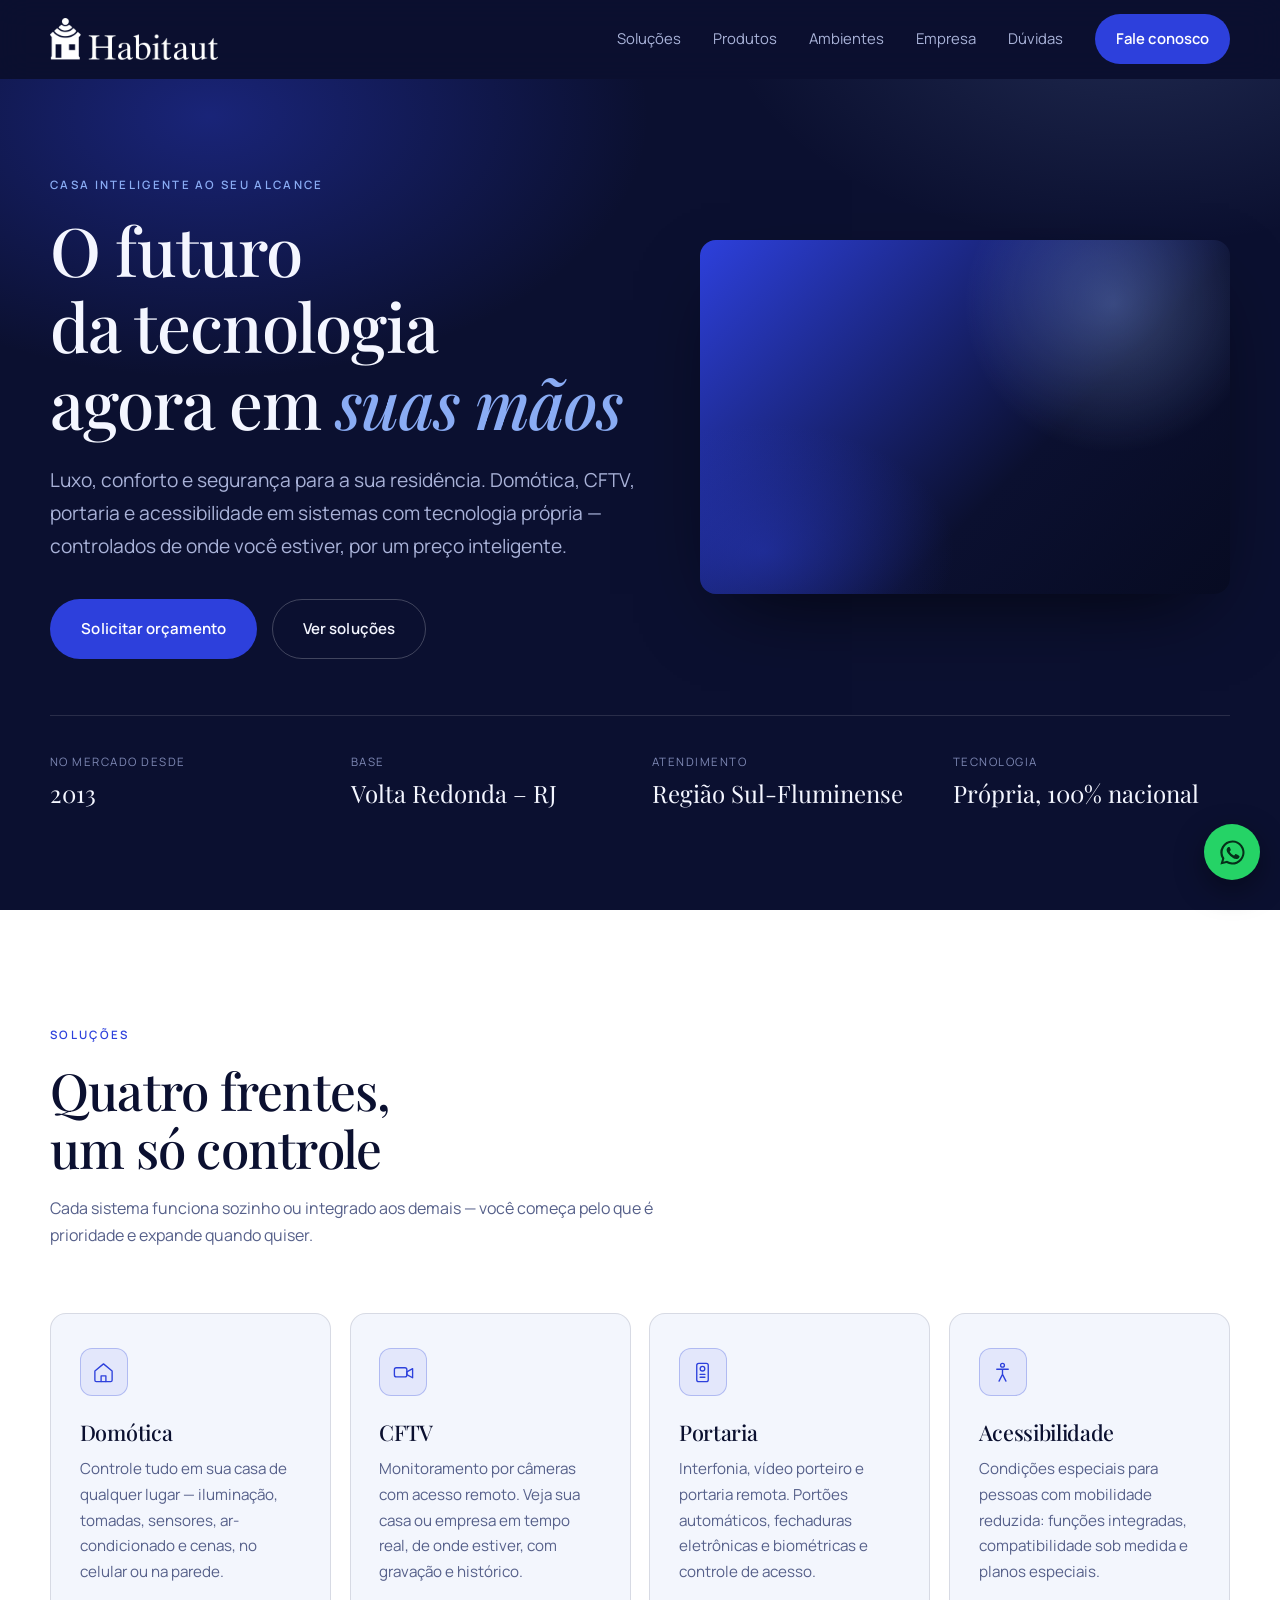
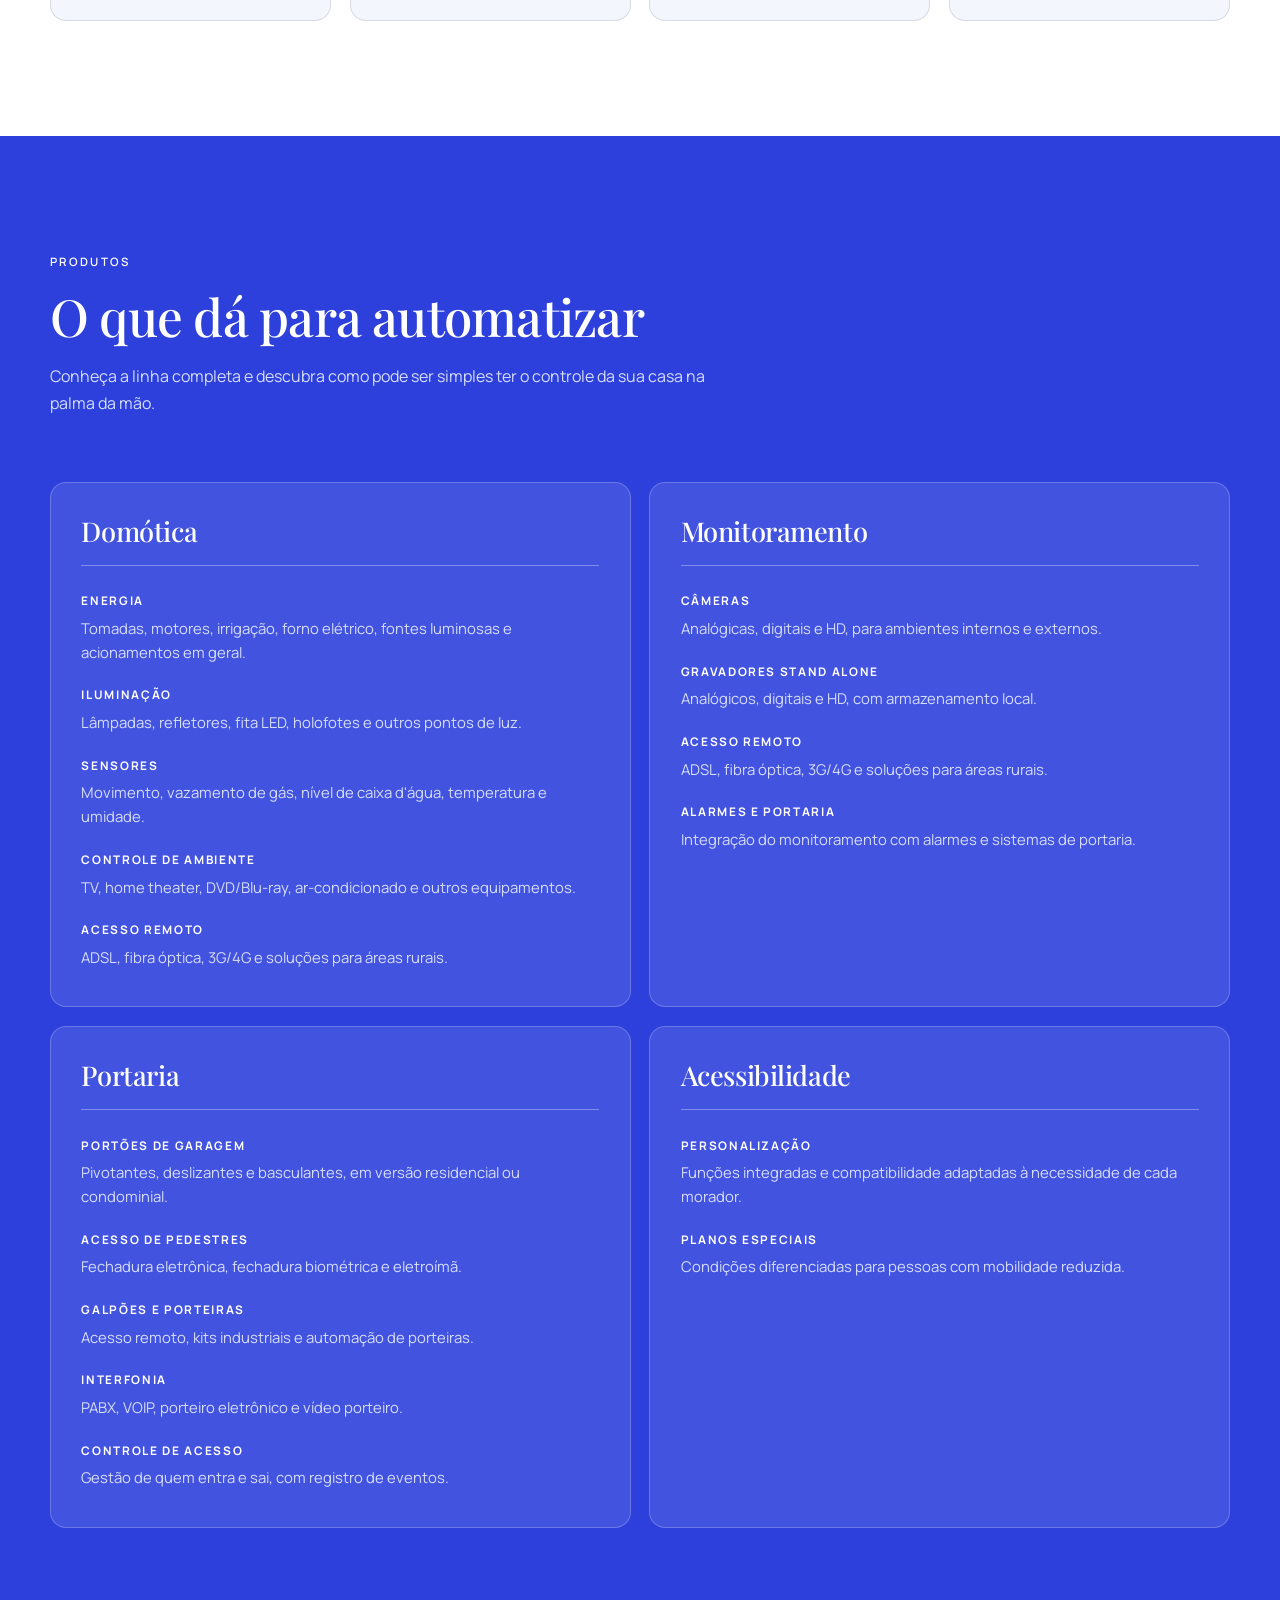
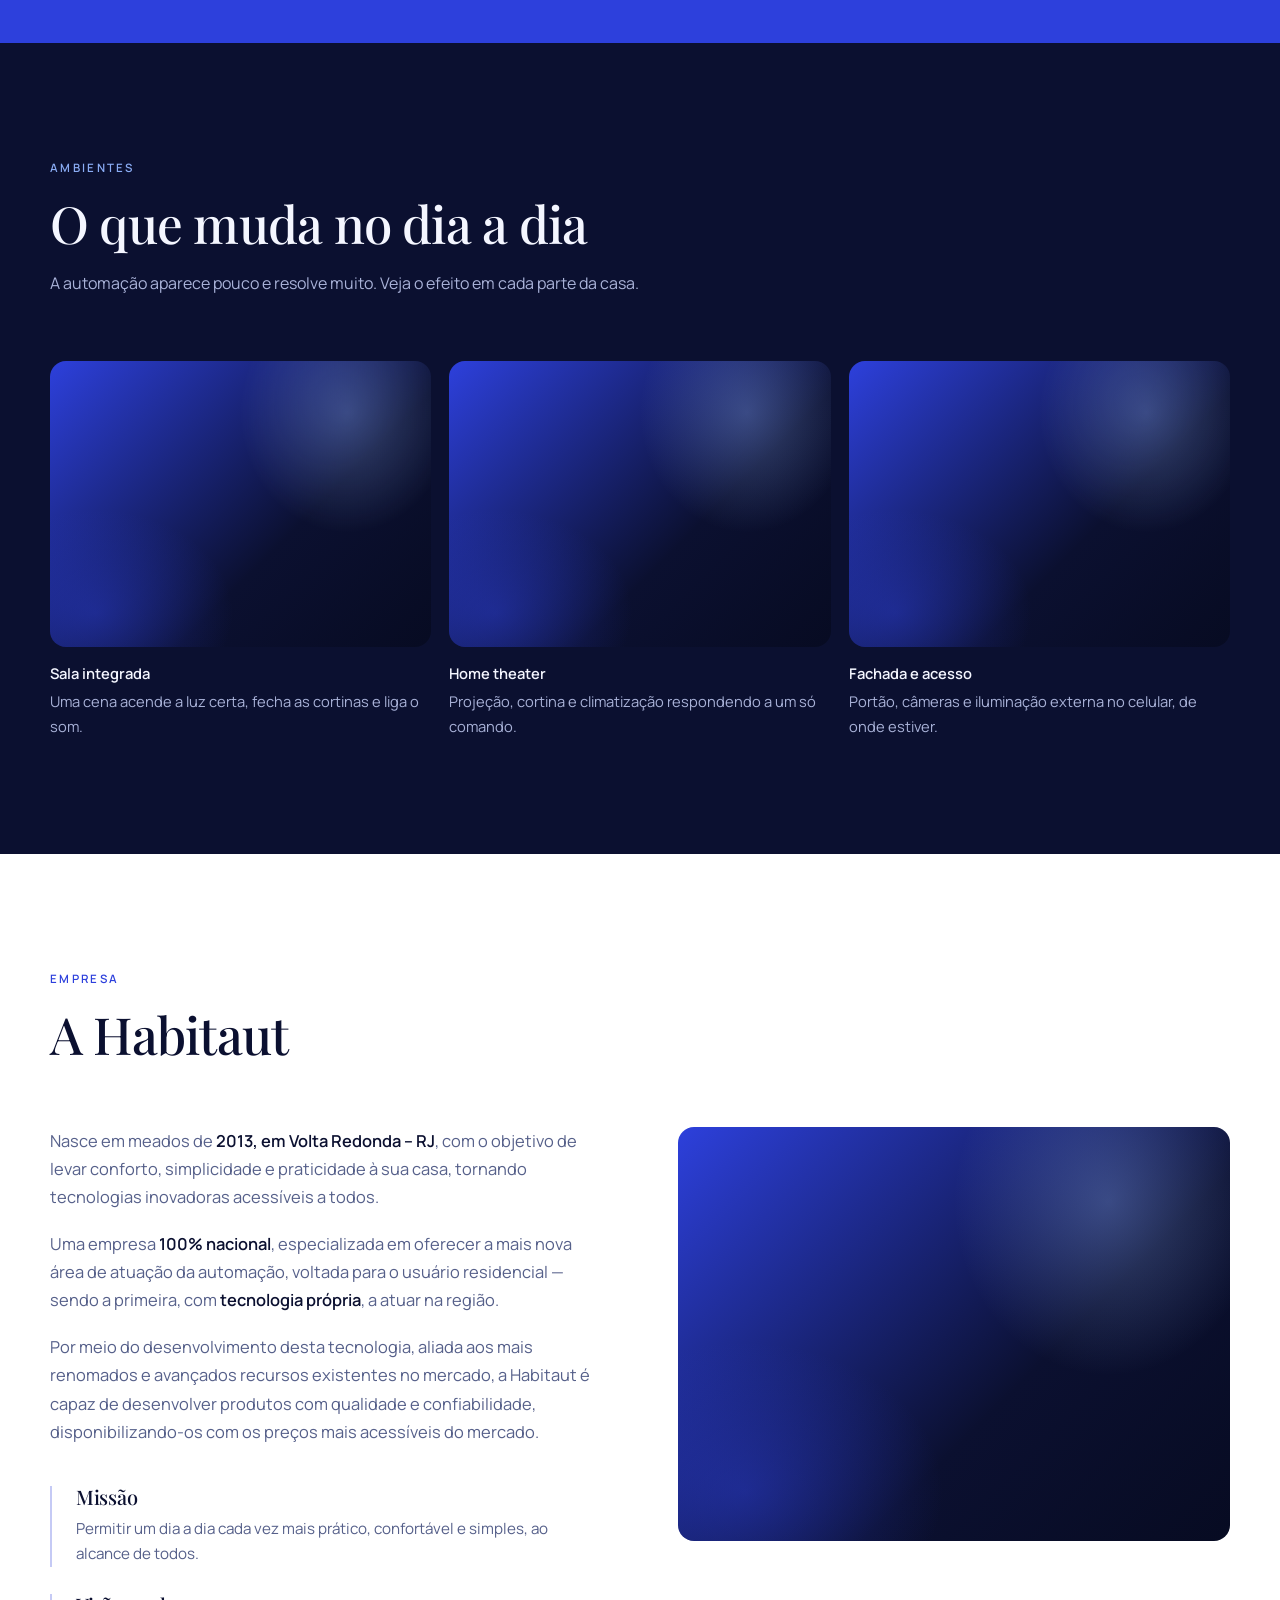
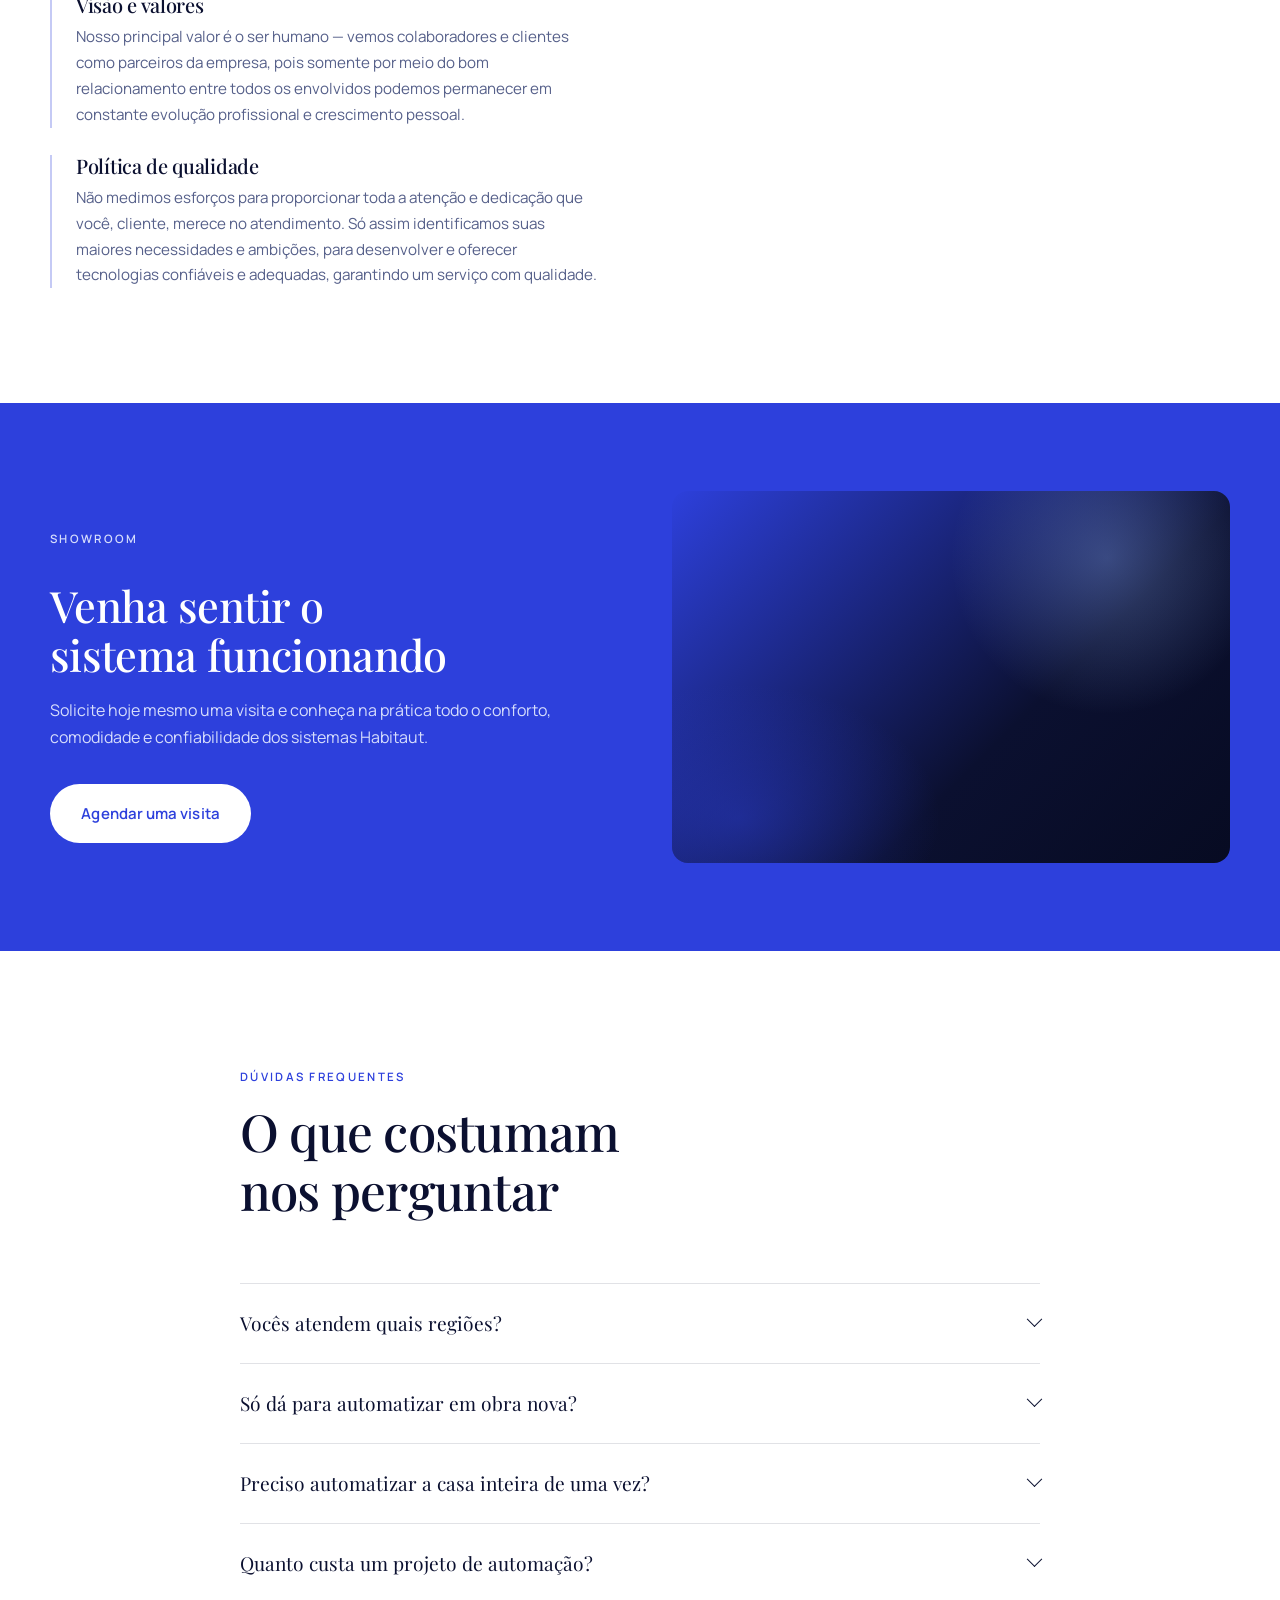
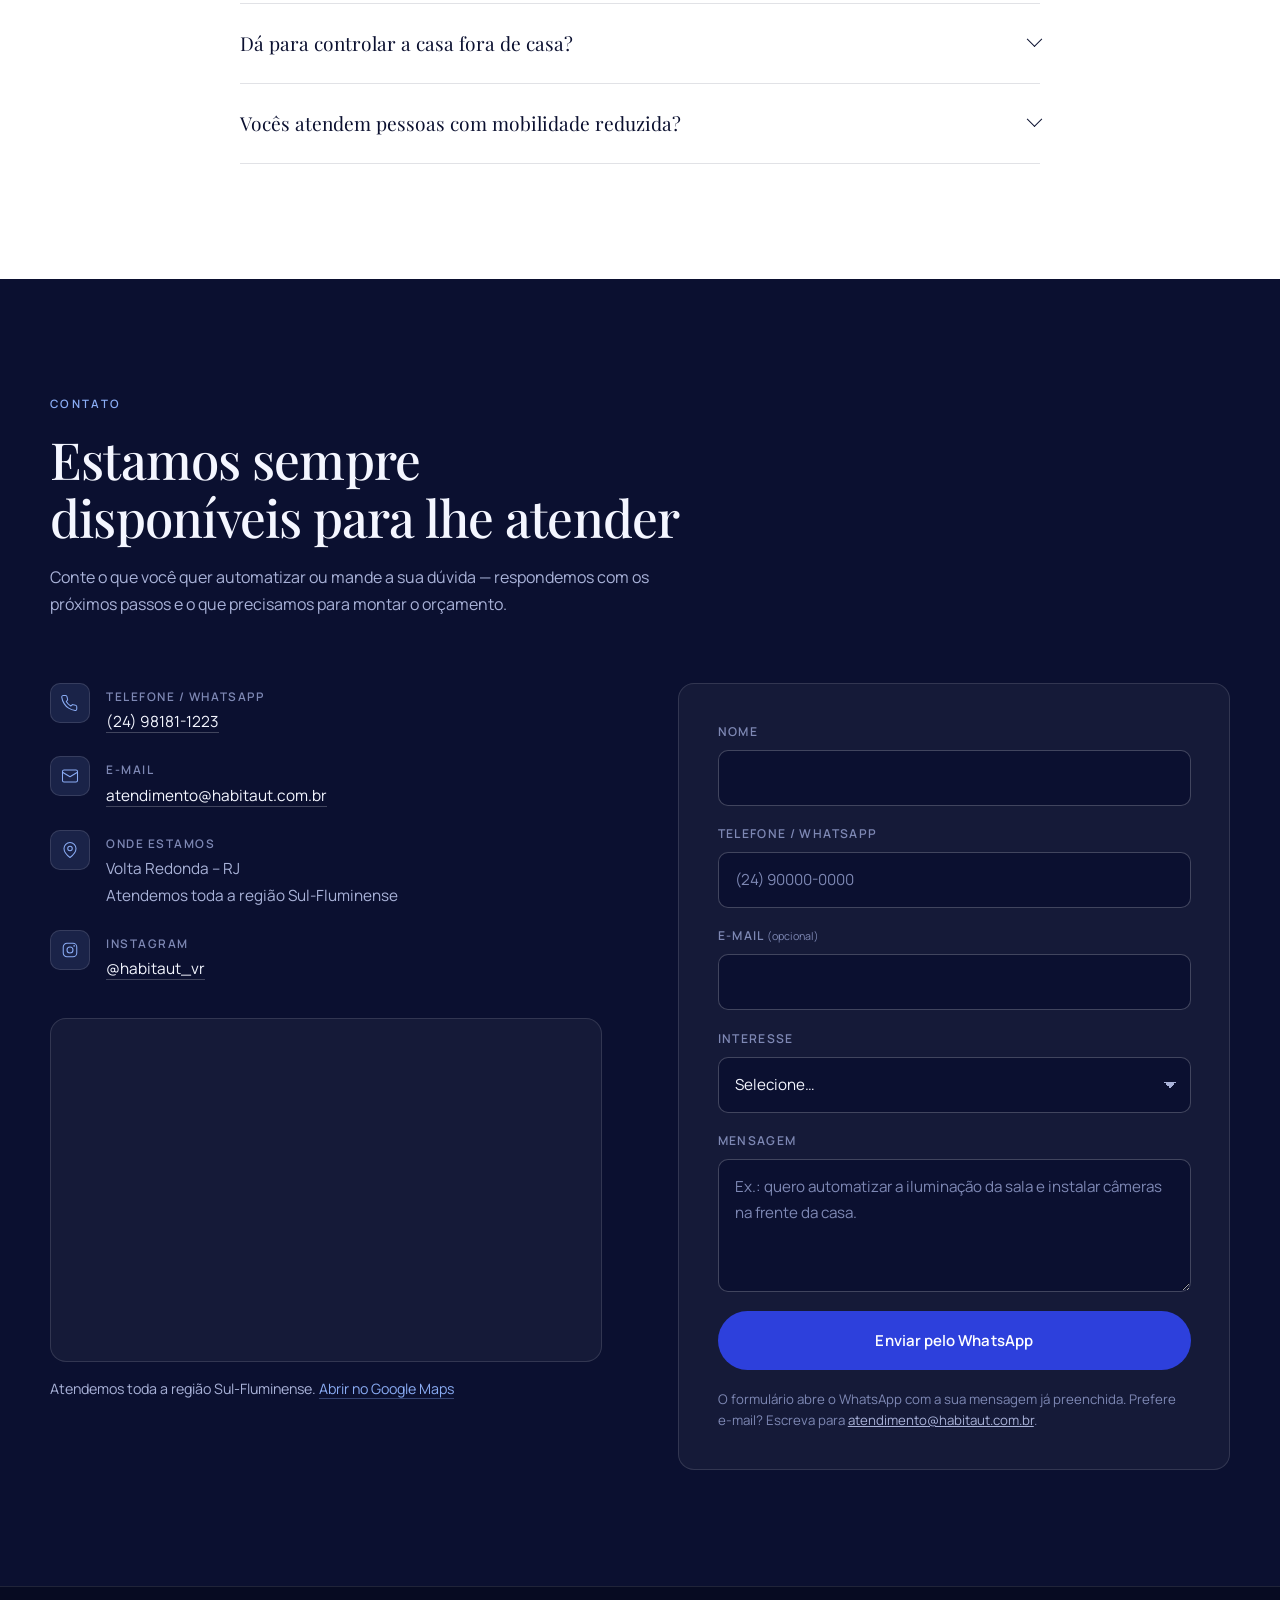
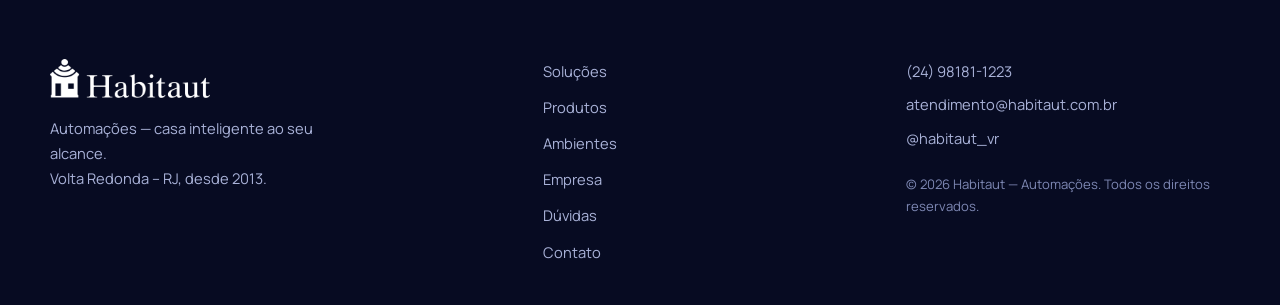
==== commit b9649f8f: "Adiciona área de Google Maps no contato Mapa incorporado sem chave de API (parâmetro output=embed), " ====
--- a/index.html
+++ b/index.html
@@ -411,6 +411,28 @@
               <span><strong>Instagram</strong><br><a href="https://instagram.com/habitaut_vr" target="_blank" rel="noopener">@habitaut_vr</a></span>
             </li>
           </ul>
+
+          <!-- ============================================================
+               MAPA — TROCAR O ENDEREÇO AQUI
+               Hoje o mapa está centrado em Volta Redonda (correto, porém
+               genérico). Para fixar o pino no endereço exato, troque o
+               trecho depois de "?q=" nos DOIS links abaixo (o do iframe e o
+               do "Abrir no Google Maps") pelo endereço com os espaços
+               virando "+", por exemplo:
+                 ?q=Rua+Exemplo,+123+-+Aterrado,+Volta+Redonda+-+RJ
+               Sem chave de API: o parâmetro &output=embed já entrega o mapa.
+               ============================================================ -->
+          <div class="map reveal">
+            <iframe
+              src="https://www.google.com/maps?q=Volta+Redonda+-+RJ&z=13&output=embed"
+              title="Mapa da localização da Habitaut em Volta Redonda – RJ"
+              loading="lazy" referrerpolicy="no-referrer-when-downgrade"
+              allowfullscreen></iframe>
+          </div>
+          <p class="map-note">
+            Atendemos toda a região Sul-Fluminense.
+            <a href="https://www.google.com/maps?q=Volta+Redonda+-+RJ" target="_blank" rel="noopener">Abrir no Google Maps</a>
+          </p>
         </div>
 
         <form class="form reveal" id="contatoForm" novalidate>
--- a/assets/css/style.css
+++ b/assets/css/style.css
@@ -318,6 +318,17 @@
 }
 .contact-ico svg { width: 18px; height: 18px; }
 
+/* ---------- mapa ---------- */
+.map {
+  margin-top: 2.2rem; border-radius: var(--radius); overflow: hidden;
+  border: 1px solid var(--line); background: var(--surface);
+  aspect-ratio: 16 / 10;
+}
+.map iframe { width: 100%; height: 100%; border: 0; display: block; }
+.map-note { margin-top: .9rem; font-size: .89rem; color: var(--muted); }
+.map-note a { color: var(--accent); text-decoration: none; border-bottom: 1px solid var(--accent-line); }
+.map-note a:hover { border-bottom-color: var(--accent); }
+
 .form {
   display: grid; gap: 1.15rem;
   background: var(--surface); border: 1px solid var(--line); border-radius: var(--radius);
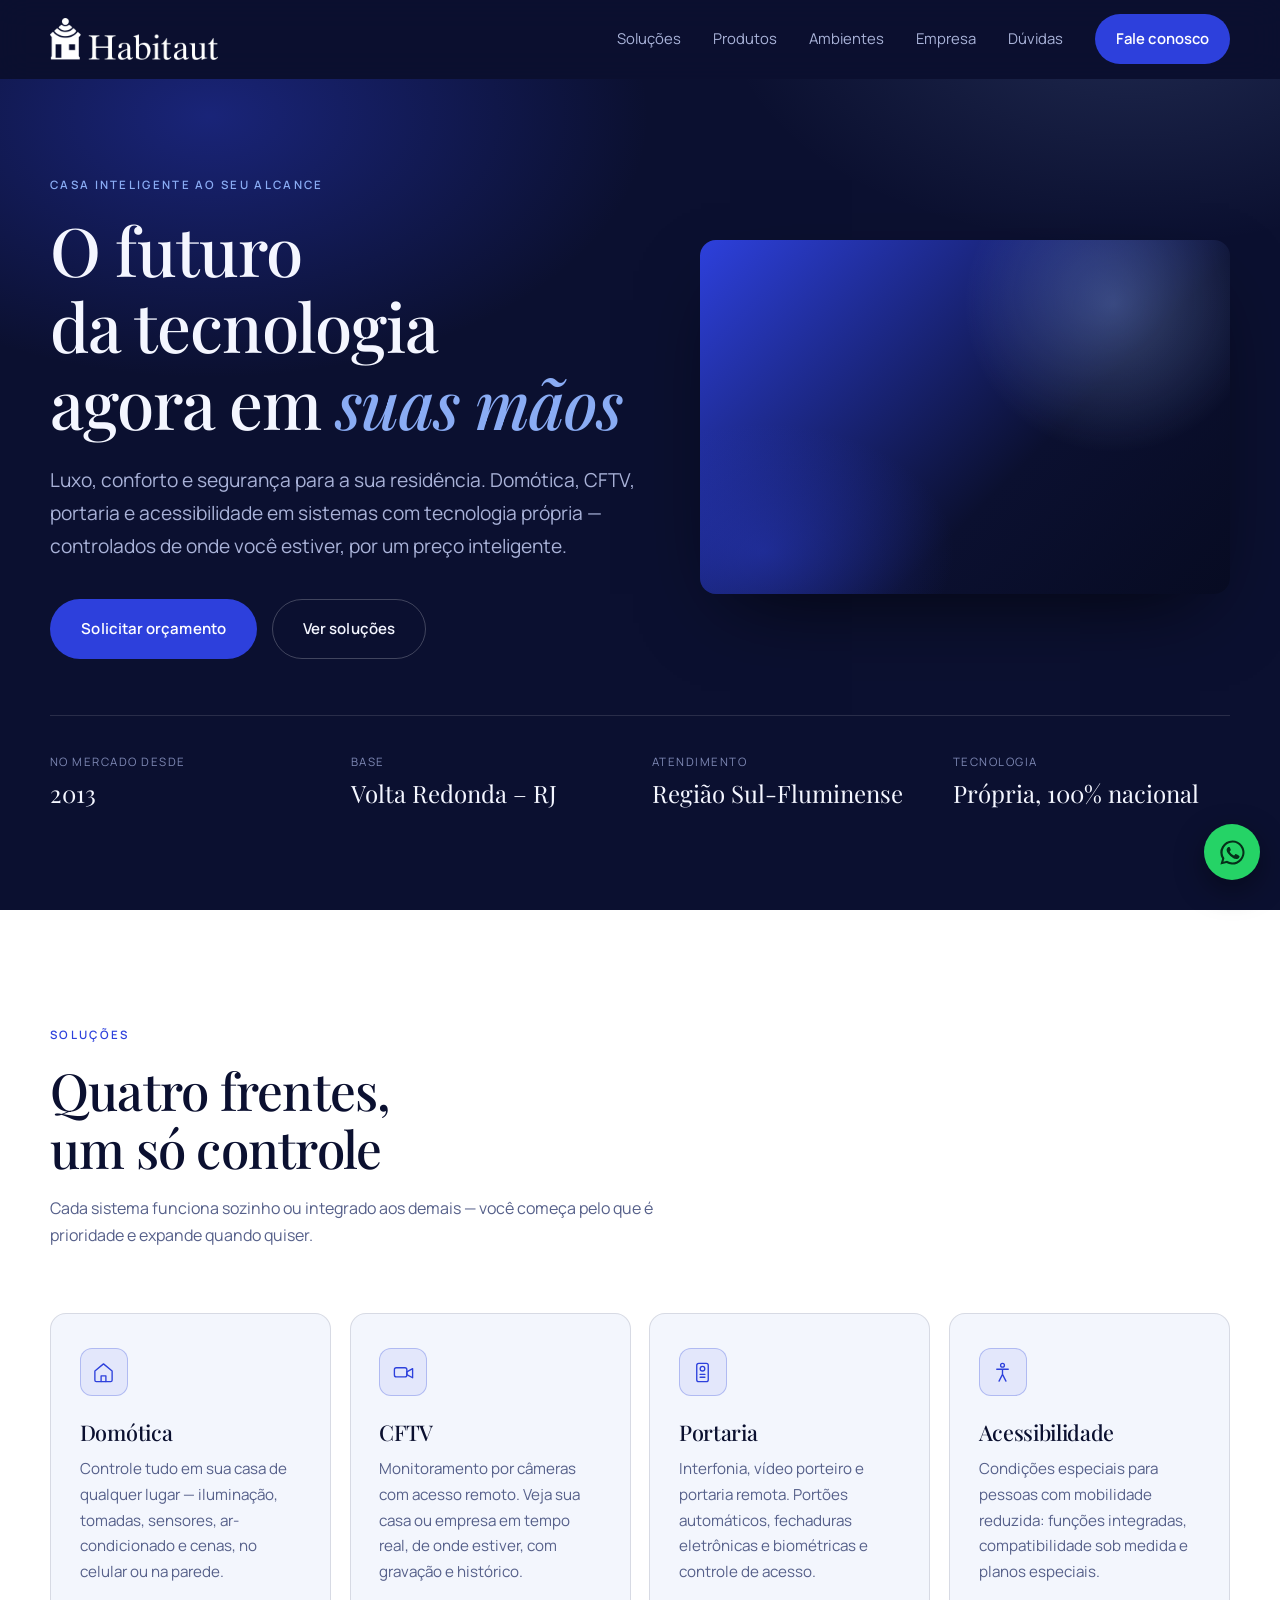
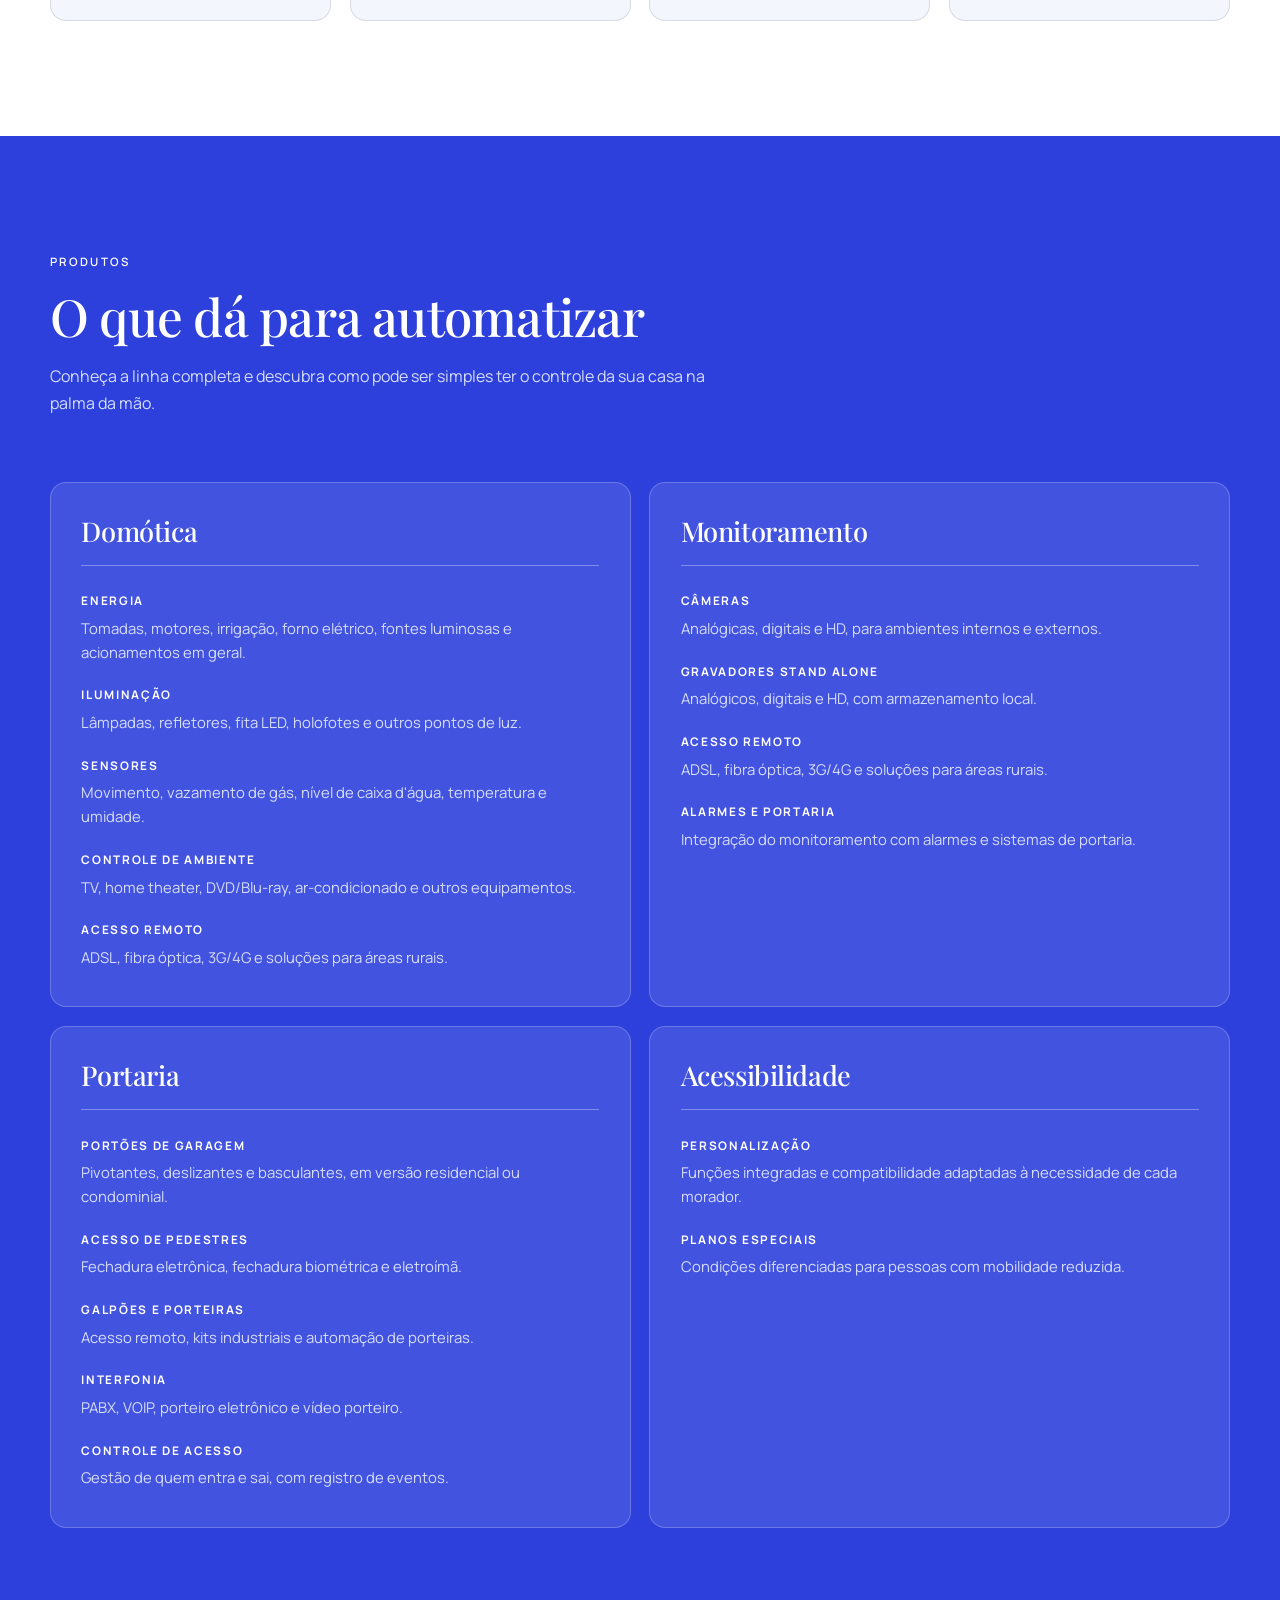
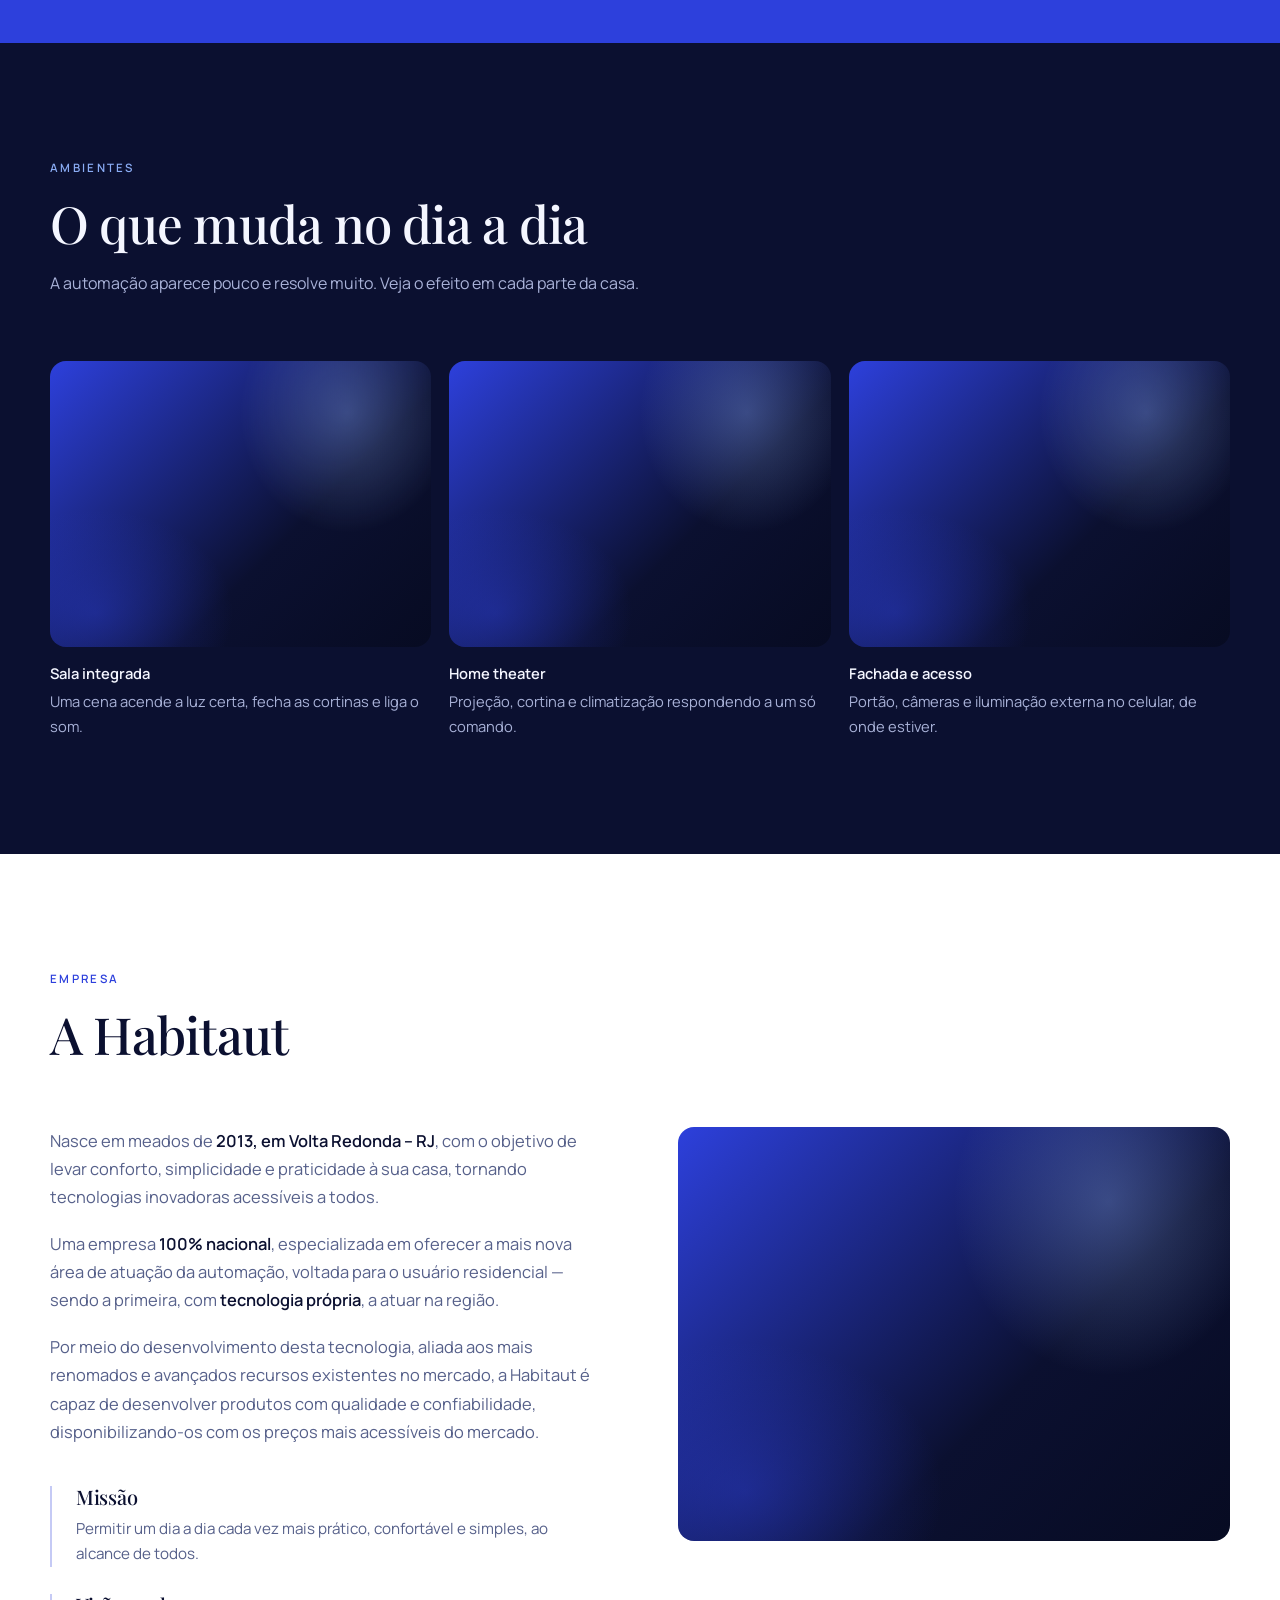
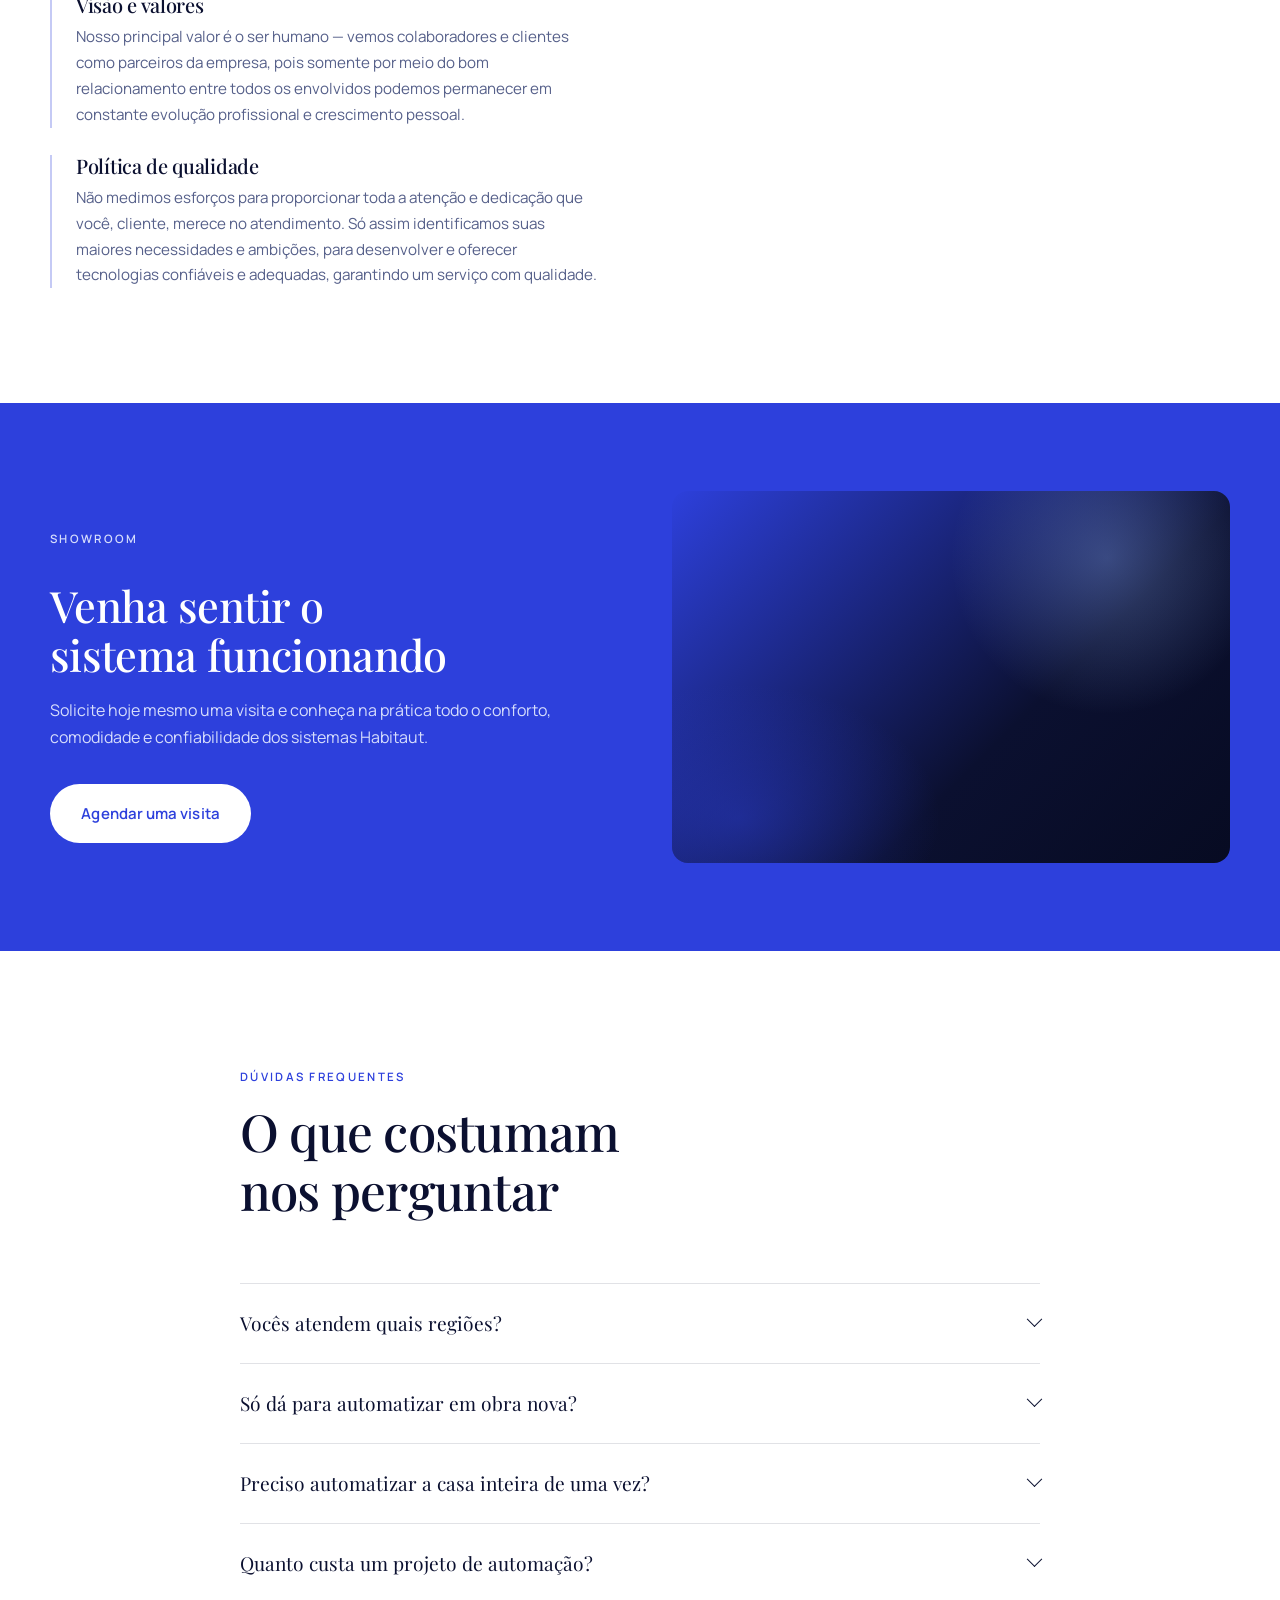
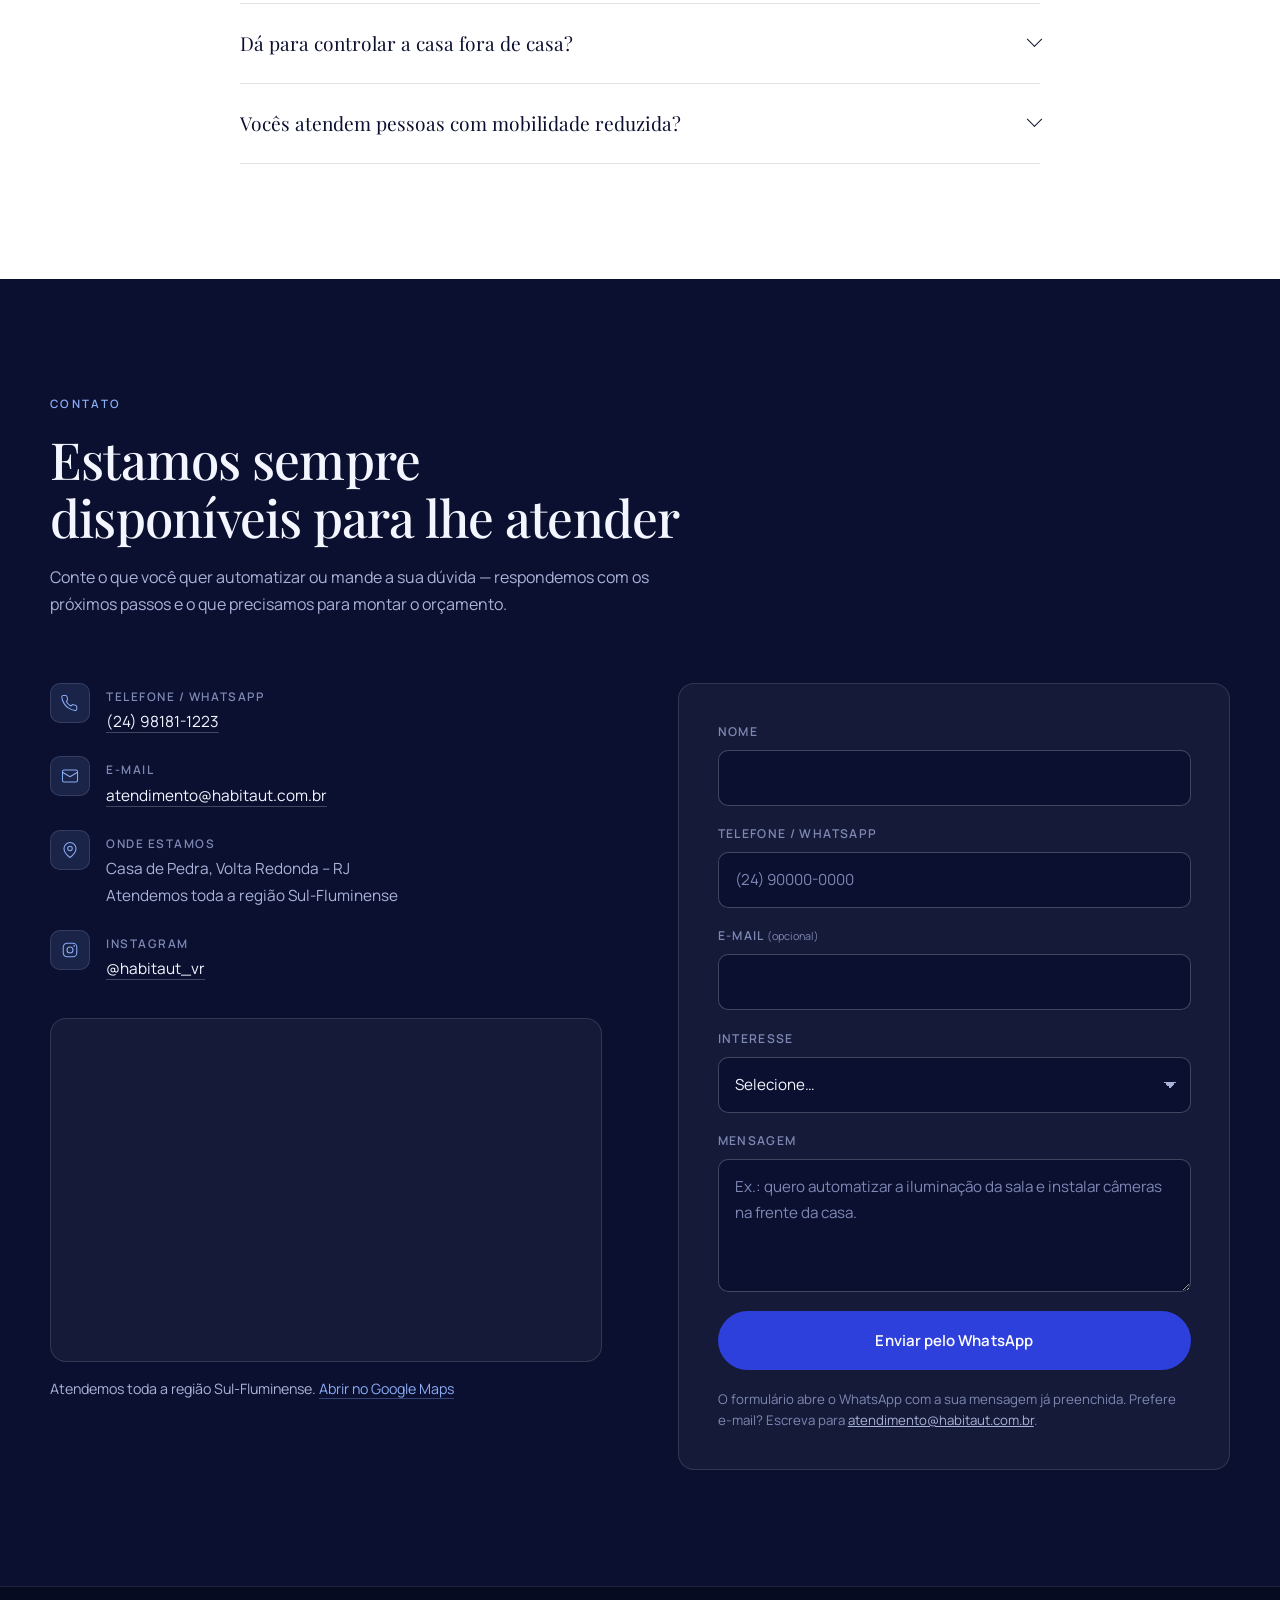
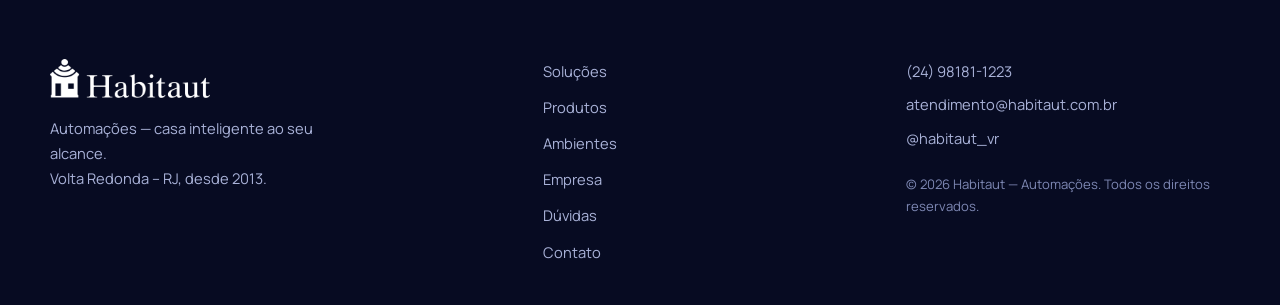
==== commit 30e20d32: "Fixa o mapa no Plus Code da empresa Endereço informado: FW6C+63, Casa de Pedra, Volta Redonda - RJ. " ====
--- a/index.html
+++ b/index.html
@@ -36,7 +36,7 @@
   "email": "atendimento@habitaut.com.br",
   "telephone": "+5524981811223",
   "foundingDate": "2013",
-  "address": { "@type": "PostalAddress", "addressLocality": "Volta Redonda", "addressRegion": "RJ", "addressCountry": "BR" },
+  "address": { "@type": "PostalAddress", "streetAddress": "Casa de Pedra", "addressLocality": "Volta Redonda", "addressRegion": "RJ", "addressCountry": "BR" },
   "areaServed": "Região Sul-Fluminense, RJ",
   "sameAs": ["https://instagram.com/habitaut_vr"]
 }
@@ -402,7 +402,7 @@
               <span class="contact-ico" aria-hidden="true">
                 <svg viewBox="0 0 24 24" fill="none" stroke="currentColor" stroke-width="1.4" stroke-linecap="round" stroke-linejoin="round"><path d="M20 10c0 6-8 12-8 12s-8-6-8-12a8 8 0 0 1 16 0Z"/><circle cx="12" cy="10" r="3"/></svg>
               </span>
-              <span><strong>Onde estamos</strong><br>Volta Redonda&nbsp;–&nbsp;RJ<br>Atendemos toda a região Sul-Fluminense</span>
+              <span><strong>Onde estamos</strong><br>Casa de Pedra, Volta Redonda&nbsp;–&nbsp;RJ<br>Atendemos toda a região Sul-Fluminense</span>
             </li>
             <li>
               <span class="contact-ico" aria-hidden="true">
@@ -413,25 +413,23 @@
           </ul>
 
           <!-- ============================================================
-               MAPA — TROCAR O ENDEREÇO AQUI
-               Hoje o mapa está centrado em Volta Redonda (correto, porém
-               genérico). Para fixar o pino no endereço exato, troque o
-               trecho depois de "?q=" nos DOIS links abaixo (o do iframe e o
-               do "Abrir no Google Maps") pelo endereço com os espaços
-               virando "+", por exemplo:
-                 ?q=Rua+Exemplo,+123+-+Aterrado,+Volta+Redonda+-+RJ
-               Sem chave de API: o parâmetro &output=embed já entrega o mapa.
+               MAPA — Plus Code FW6C+63, Casa de Pedra, Volta Redonda - RJ
+               O "+" do Plus Code vai codificado como %2B: sem isso o Google
+               lê o caractere como espaço e a busca falha.
+               Não é preciso chave de API: &output=embed já entrega o mapa.
+               Para trocar o local, altere o "q=" nos DOIS links (iframe e
+               "Abrir no Google Maps").
                ============================================================ -->
           <div class="map reveal">
             <iframe
-              src="https://www.google.com/maps?q=Volta+Redonda+-+RJ&z=13&output=embed"
-              title="Mapa da localização da Habitaut em Volta Redonda – RJ"
+              src="https://www.google.com/maps?q=FW6C%2B63+Casa+de+Pedra,+Volta+Redonda+-+RJ&z=16&output=embed"
+              title="Mapa da localização da Habitaut em Casa de Pedra, Volta Redonda – RJ"
               loading="lazy" referrerpolicy="no-referrer-when-downgrade"
               allowfullscreen></iframe>
           </div>
           <p class="map-note">
             Atendemos toda a região Sul-Fluminense.
-            <a href="https://www.google.com/maps?q=Volta+Redonda+-+RJ" target="_blank" rel="noopener">Abrir no Google Maps</a>
+            <a href="https://www.google.com/maps?q=FW6C%2B63+Casa+de+Pedra,+Volta+Redonda+-+RJ" target="_blank" rel="noopener">Abrir no Google Maps</a>
           </p>
         </div>
 
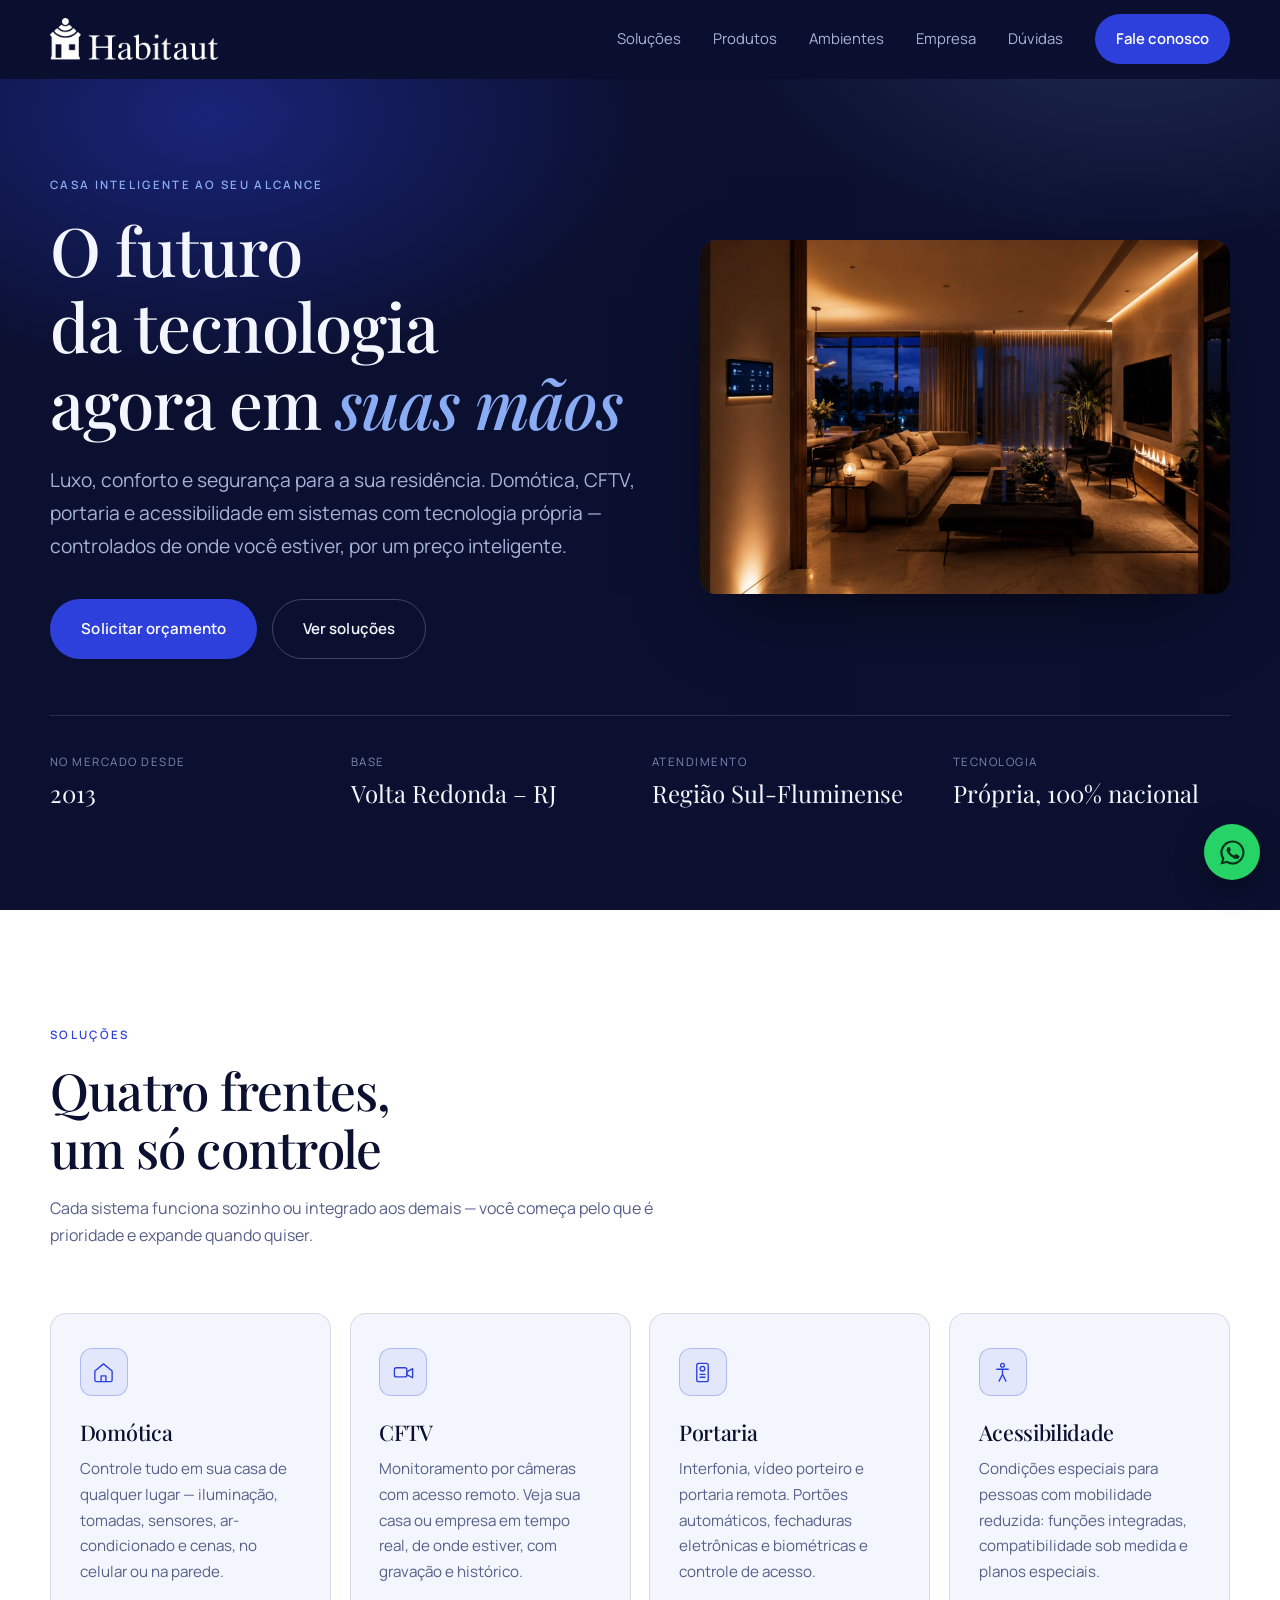
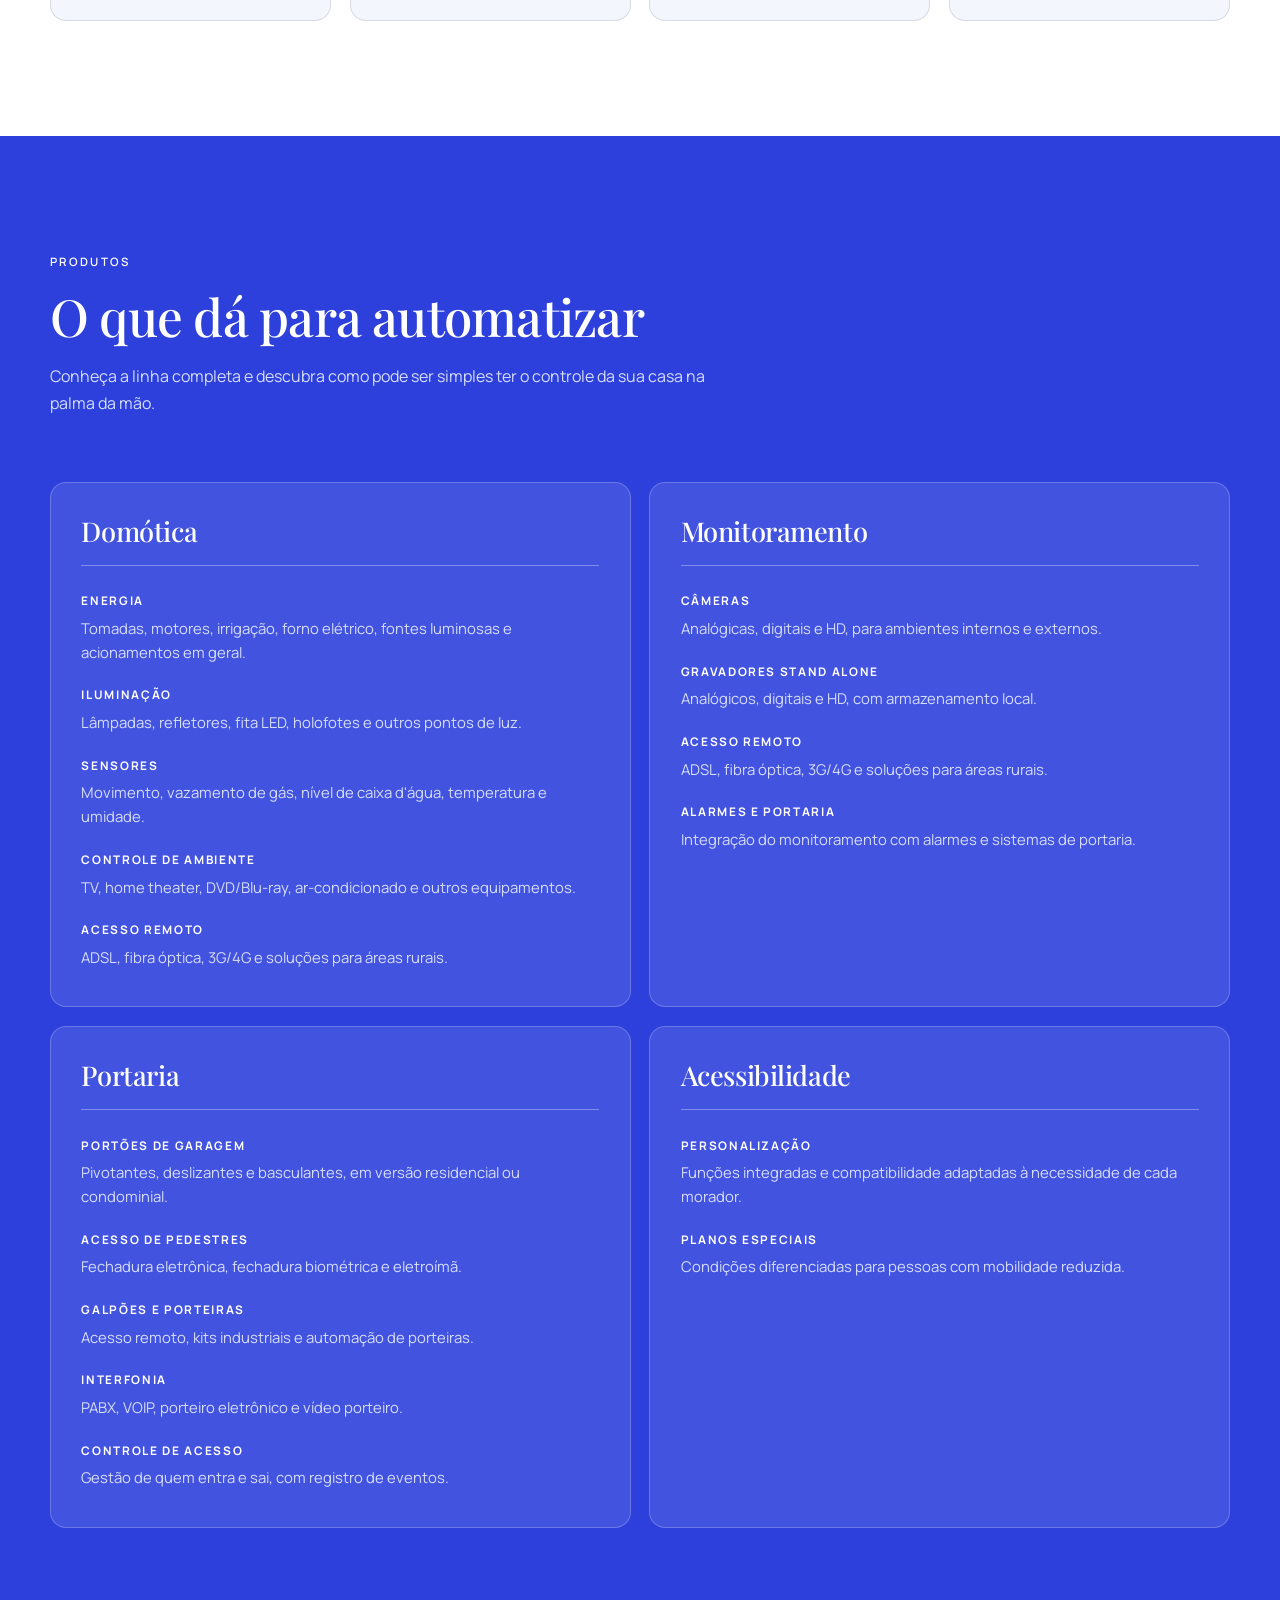
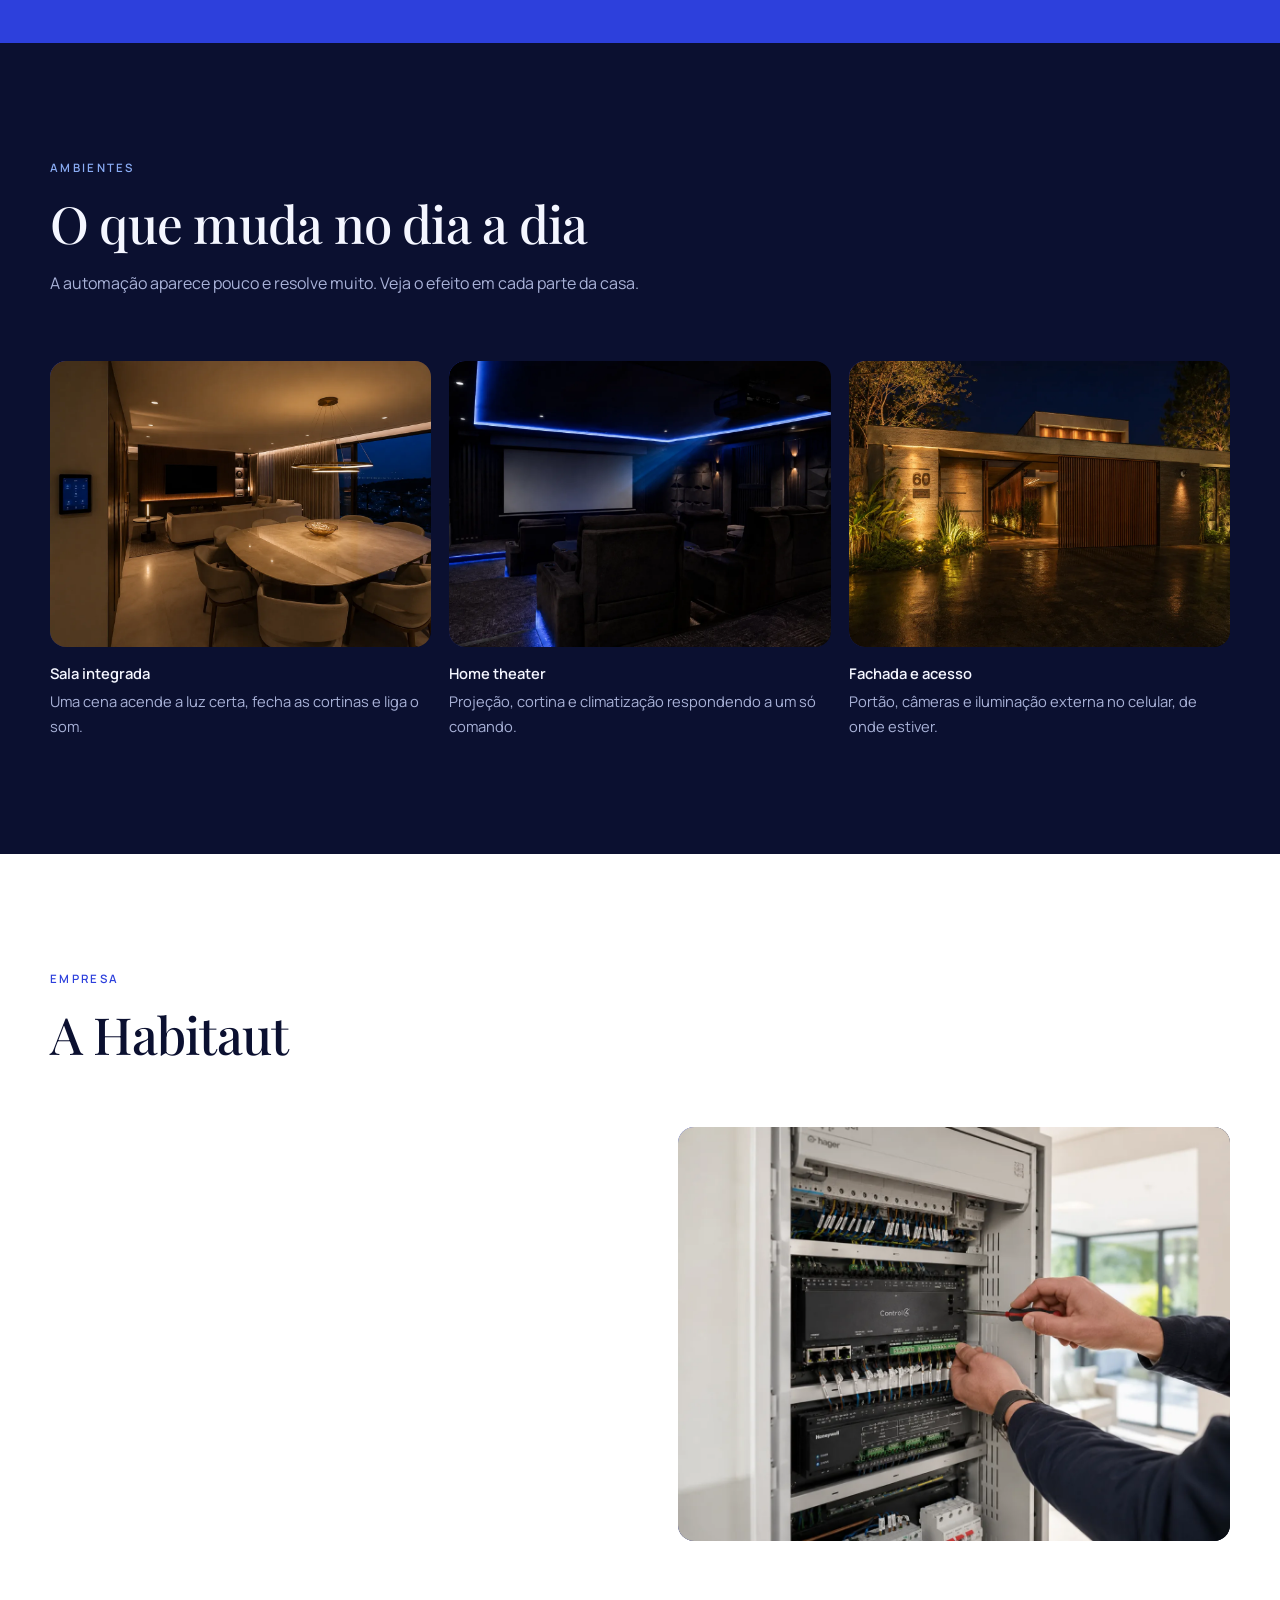
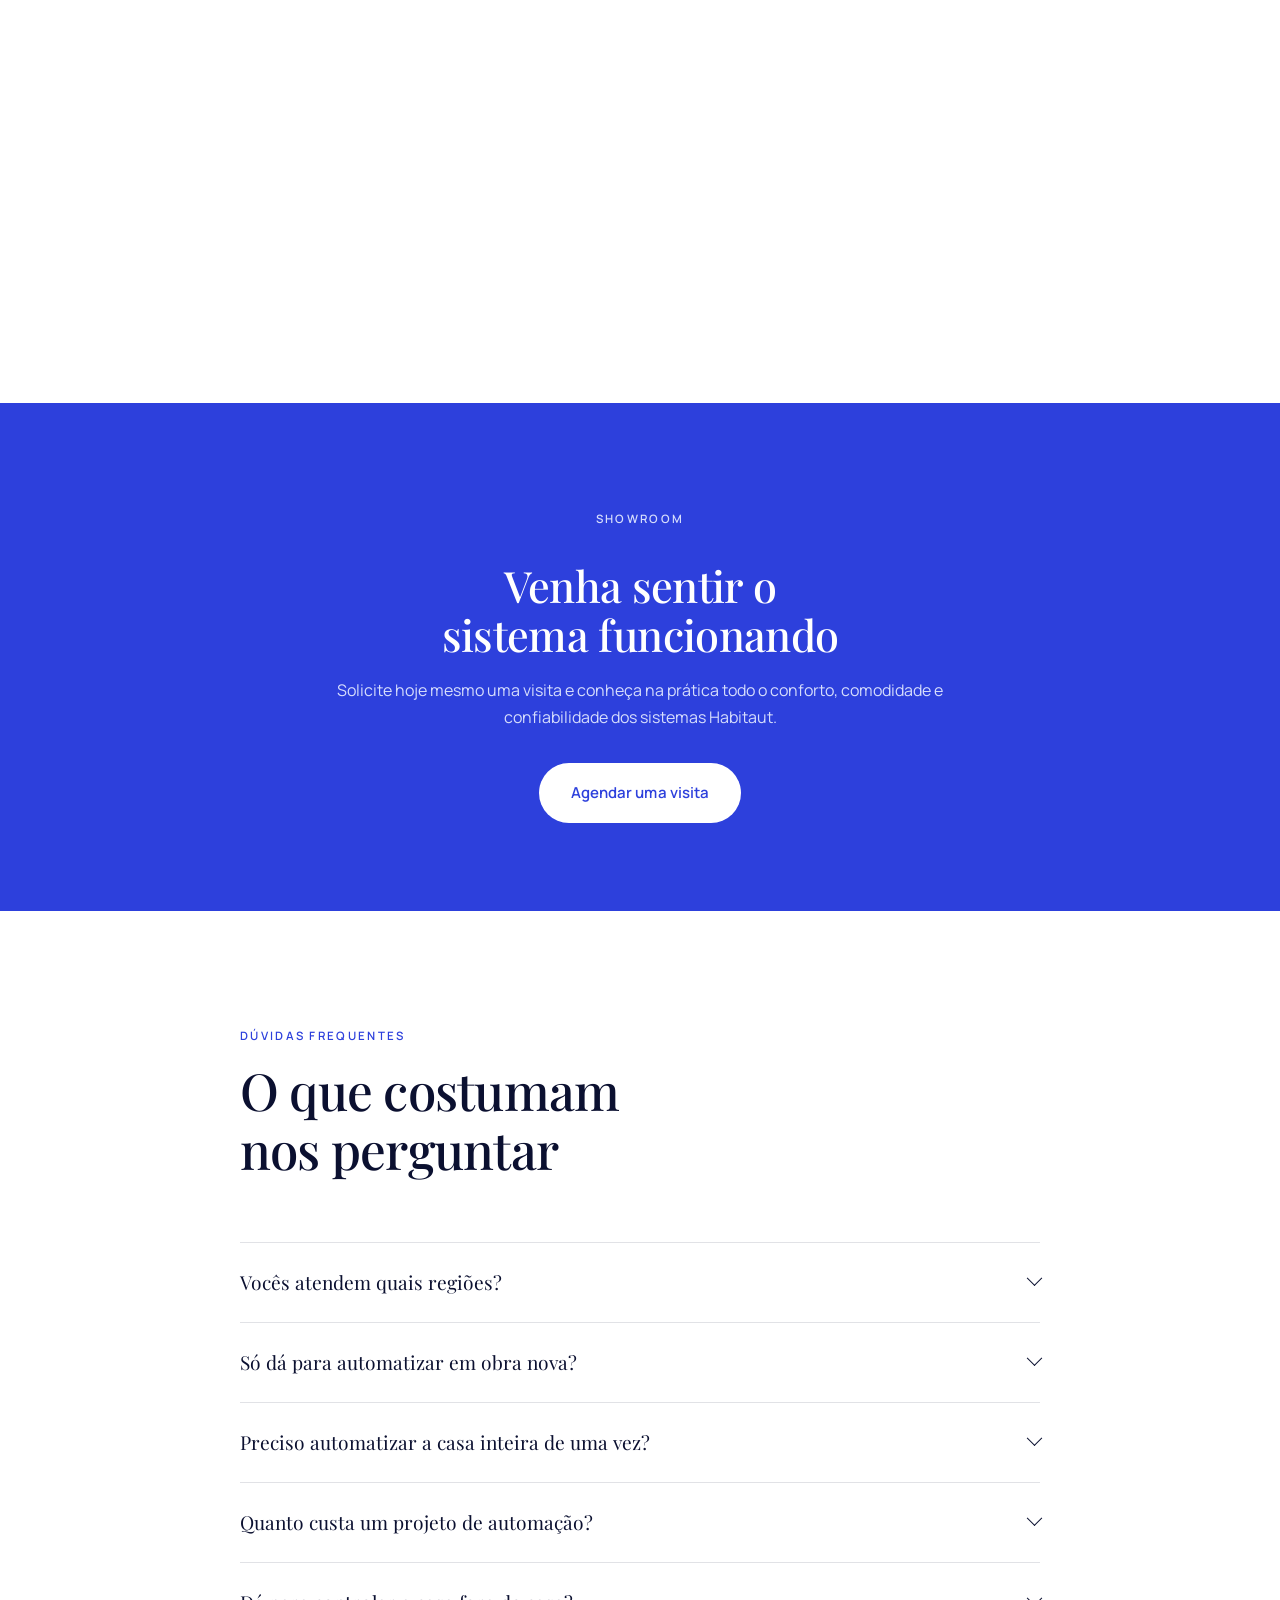
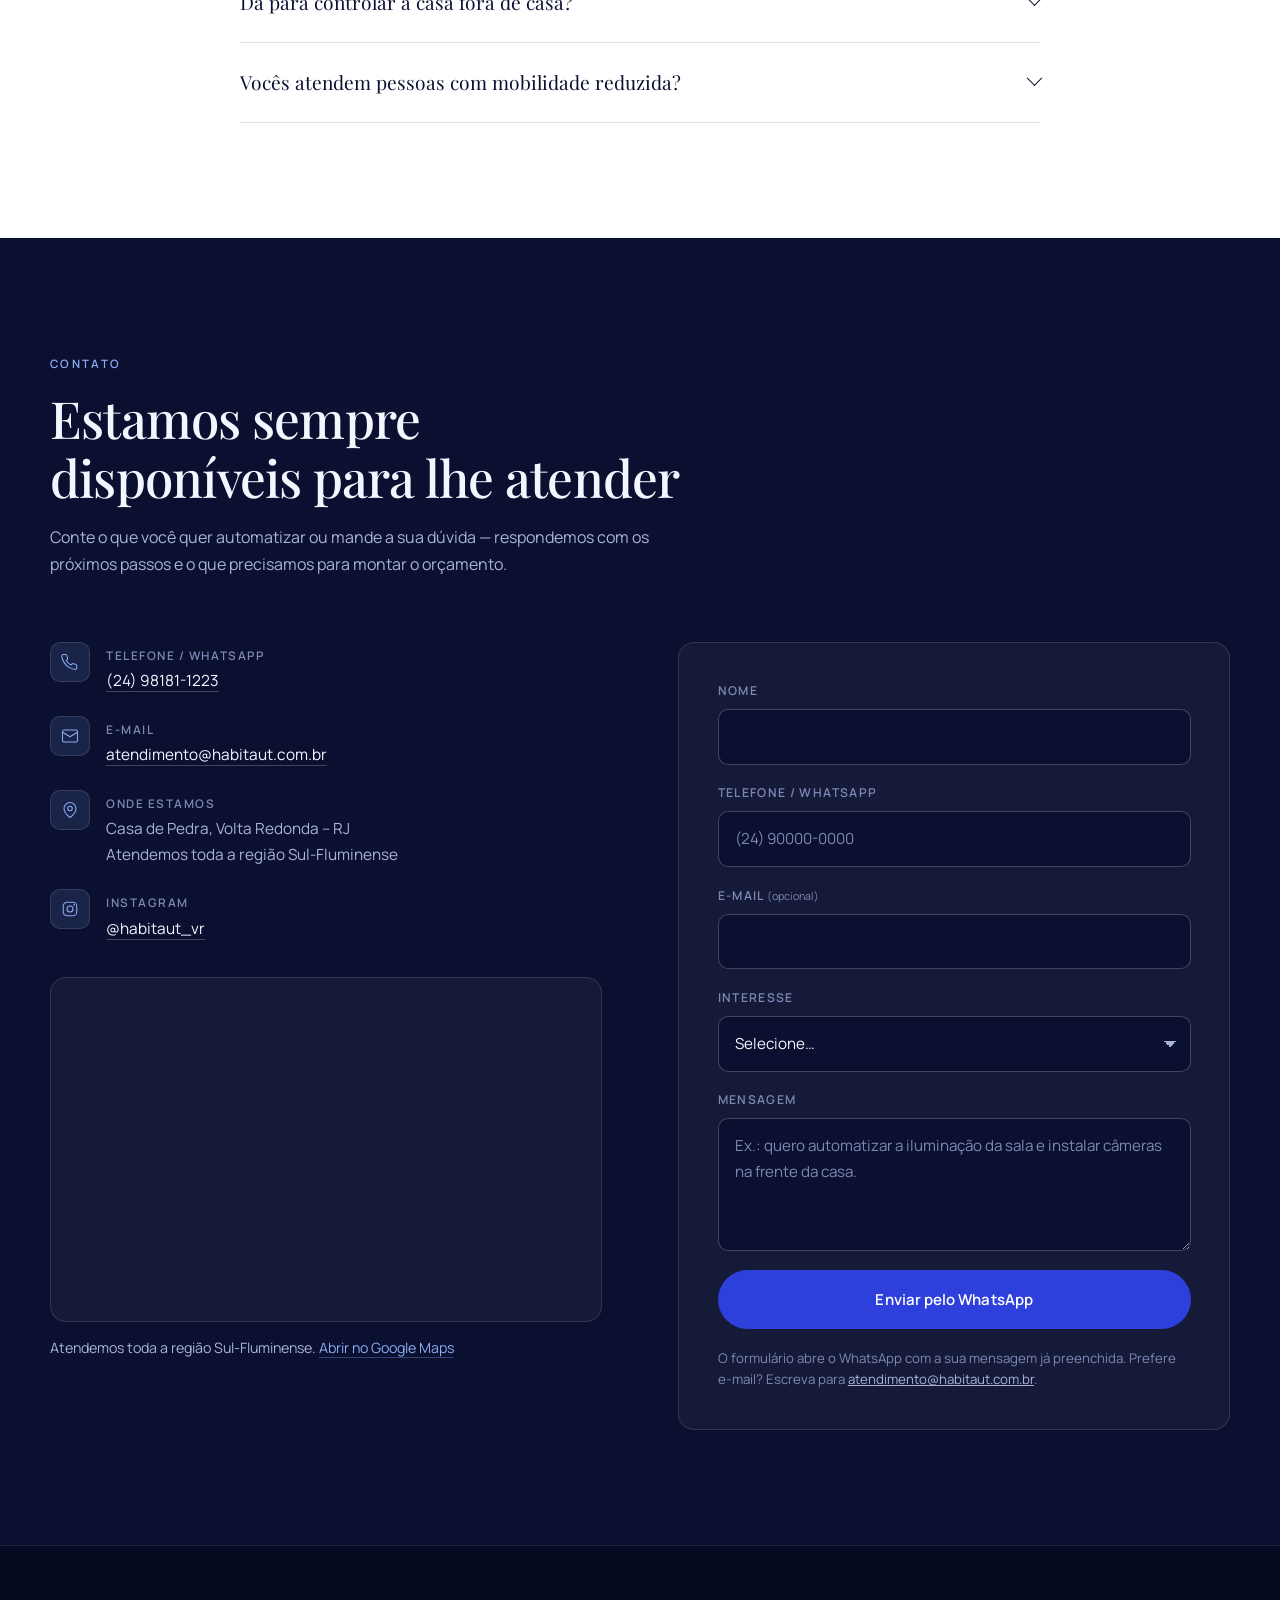
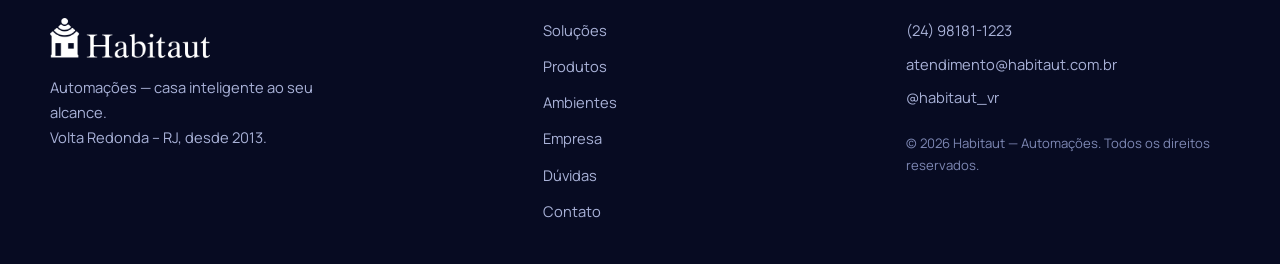
==== commit 6ad1d98a: "Insere as fotos dos projetos Cinco fotos entraram no lugar dos degradês provisórios, convertidas de " ====
--- a/index.html
+++ b/index.html
@@ -94,9 +94,9 @@
           </div>
         </div>
 
-        <!-- IMAGEM 1 — hero. Trocar o comentário abaixo pelo <img> quando a foto existir. -->
         <div class="media media-3x2 hero-media reveal">
-          <!-- <img src="assets/img/hero.webp" alt="Sala de estar moderna à noite com iluminação em cena" width="1500" height="1000"> -->
+          <img src="assets/img/hero.webp" width="1500" height="1000" fetchpriority="high"
+               alt="Sala de estar ampla à noite, com iluminação em cena, lareira acesa e painel de controle na parede">
         </div>
       </div>
 
@@ -233,11 +233,11 @@
       </header>
 
       <ul class="gallery" role="list">
-        <!-- IMAGENS 2, 3 e 4 — ambientes. Inserir o <img> dentro de cada .media. -->
         <li class="reveal">
           <figure>
             <div class="media media-4x3">
-              <!-- <img src="assets/img/ambiente-sala.webp" alt="Sala integrada com iluminação em cena noturna" width="1200" height="900"> -->
+              <img src="assets/img/ambiente-sala.webp" width="1200" height="900" loading="lazy"
+                   alt="Sala e jantar integrados à noite, com painel de controle na parede e iluminação em cena">
             </div>
             <figcaption><strong>Sala integrada</strong>Uma cena acende a luz certa, fecha as cortinas e liga o som.</figcaption>
           </figure>
@@ -245,7 +245,8 @@
         <li class="reveal">
           <figure>
             <div class="media media-4x3">
-              <!-- <img src="assets/img/ambiente-home-theater.webp" alt="Home theater com projeção e cortina motorizada" width="1200" height="900"> -->
+              <img src="assets/img/ambiente-home-theater.webp" width="1200" height="900" loading="lazy"
+                   alt="Home theater com tela de projeção descida, poltronas reclináveis e iluminação de LED azul">
             </div>
             <figcaption><strong>Home theater</strong>Projeção, cortina e climatização respondendo a um só comando.</figcaption>
           </figure>
@@ -253,7 +254,8 @@
         <li class="reveal">
           <figure>
             <div class="media media-4x3">
-              <!-- <img src="assets/img/ambiente-fachada.webp" alt="Fachada residencial à noite com iluminação e câmera de segurança" width="1200" height="900"> -->
+              <img src="assets/img/ambiente-fachada.webp" width="1200" height="900" loading="lazy"
+                   alt="Fachada residencial à noite com iluminação cênica, portão ripado automatizado e câmera na parede">
             </div>
             <figcaption><strong>Fachada e acesso</strong>Portão, câmeras e iluminação externa no celular, de onde estiver.</figcaption>
           </figure>
@@ -304,9 +306,9 @@
           </ul>
         </div>
 
-        <!-- IMAGEM 5 — empresa / equipe técnica. -->
         <div class="media media-4x3 reveal">
-          <!-- <img src="assets/img/empresa.webp" alt="Técnico da Habitaut configurando um painel de automação" width="1200" height="900"> -->
+          <img src="assets/img/empresa.webp" width="1200" height="900" loading="lazy"
+               alt="Técnico ligando os cabos de um controlador de automação em quadro elétrico organizado e identificado">
         </div>
       </div>
     </div>
@@ -315,21 +317,16 @@
   <!-- ============ SHOWROOM — azul médio ============ -->
   <section class="showroom t-blue">
     <div class="wrap">
-      <div class="showroom-inner">
-        <div class="reveal">
-          <p class="eyebrow">Showroom</p>
-          <h2>Venha sentir o sistema funcionando</h2>
-          <p>
-            Solicite hoje mesmo uma visita e conheça na prática todo o conforto, comodidade e
-            confiabilidade dos sistemas Habitaut.
-          </p>
-          <a class="btn btn-primary" href="#contato">Agendar uma visita</a>
-        </div>
-
-        <!-- IMAGEM 6 — showroom. -->
-        <div class="media media-3x2 reveal">
-          <!-- <img src="assets/img/showroom.webp" alt="Showroom da Habitaut com painéis de automação em demonstração" width="1500" height="1000"> -->
-        </div>
+      <!-- Faixa em coluna única: sem foto do showroom, o texto centralizado fecha
+           melhor do que repetir uma imagem já usada em outra seção. -->
+      <div class="showroom-inner reveal">
+        <p class="eyebrow">Showroom</p>
+        <h2>Venha sentir o sistema funcionando</h2>
+        <p>
+          Solicite hoje mesmo uma visita e conheça na prática todo o conforto, comodidade e
+          confiabilidade dos sistemas Habitaut.
+        </p>
+        <a class="btn btn-primary" href="#contato">Agendar uma visita</a>
       </div>
     </div>
   </section>
--- a/assets/css/style.css
+++ b/assets/css/style.css
@@ -283,8 +283,7 @@
 
 /* ---------- showroom ---------- */
 .showroom { position: relative; background: var(--bg); color: var(--text); padding: clamp(3.5rem, 7vw, 5.5rem) 0; overflow: hidden; }
-.showroom-inner { position: relative; display: grid; grid-template-columns: 1fr 1fr; gap: clamp(2.5rem, 5vw, 4.5rem); align-items: center; }
-@media (max-width: 940px) { .showroom-inner { grid-template-columns: 1fr; } }
+.showroom-inner { position: relative; text-align: center; max-width: 640px; margin-inline: auto; }
 .showroom h2 { font-size: clamp(1.9rem, 3.8vw, 2.7rem); }
 .showroom p { color: var(--muted); margin: 1.1rem 0 2rem; }
 
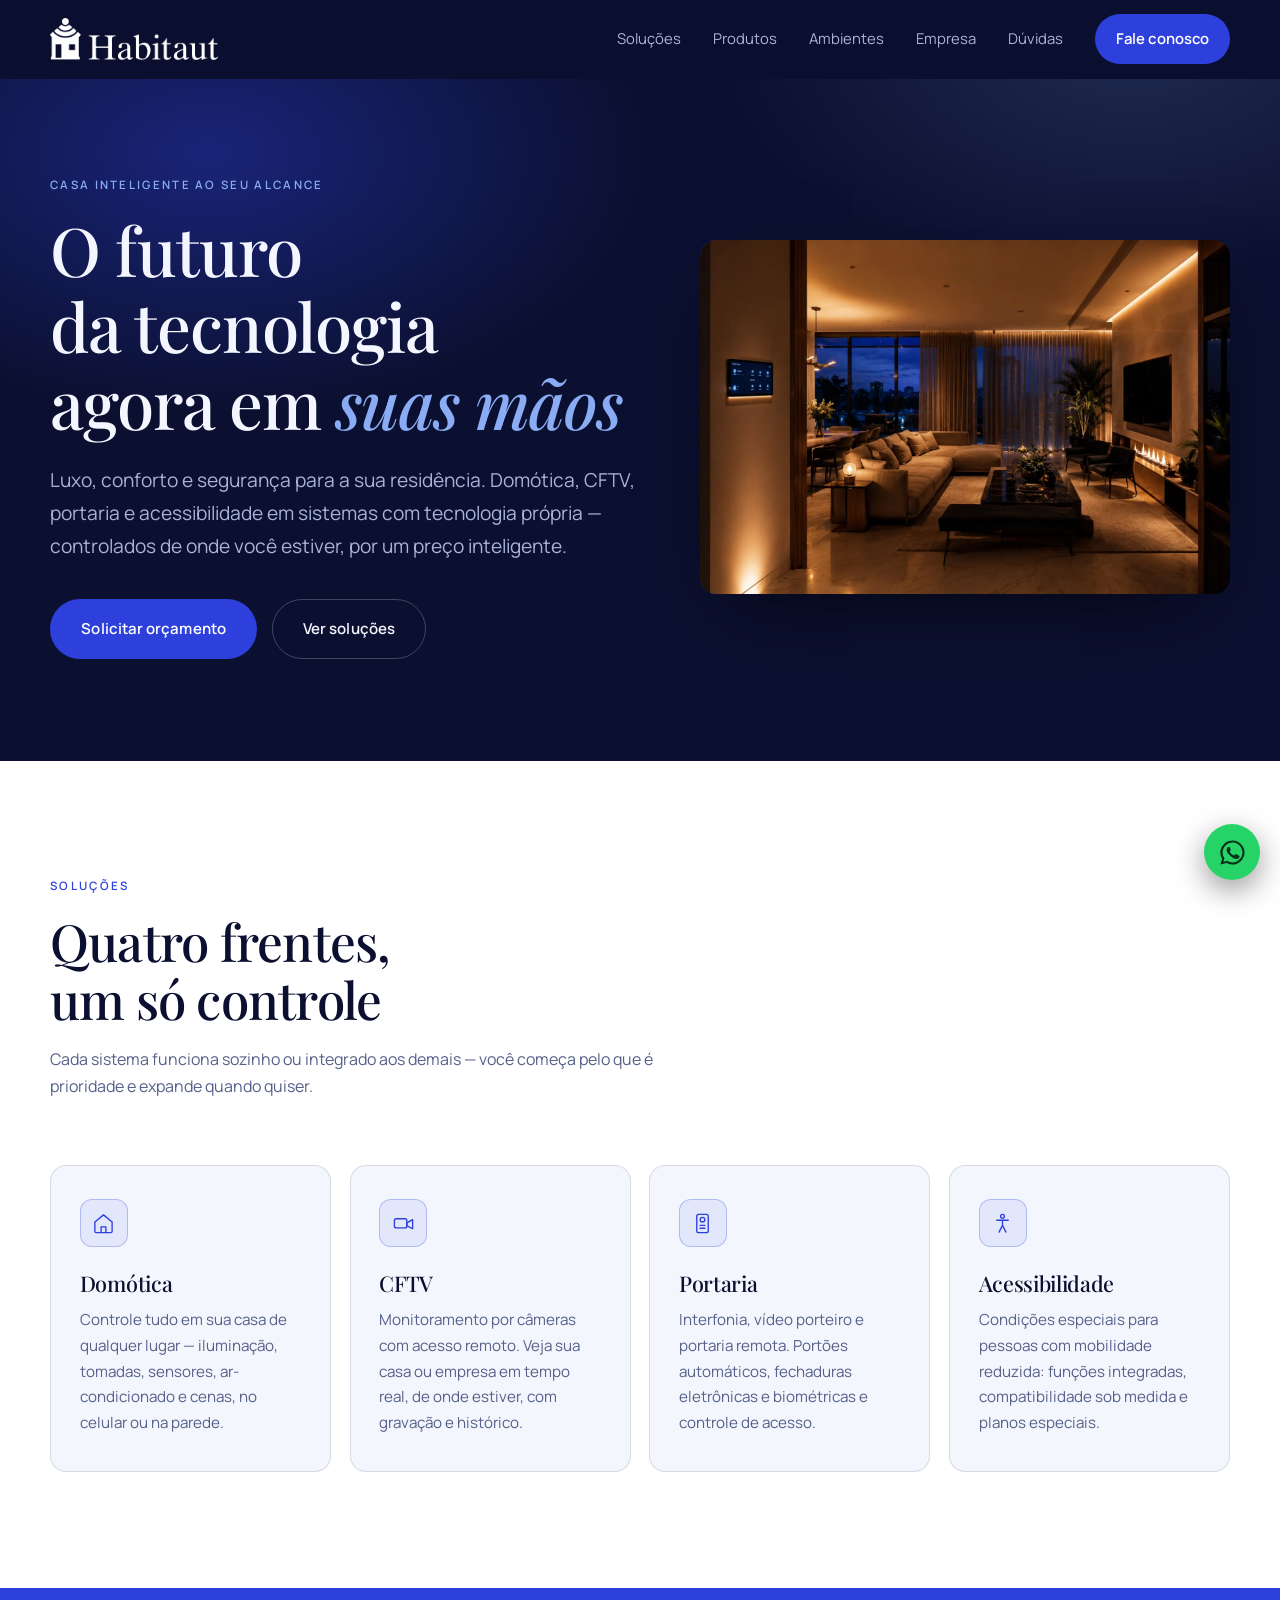
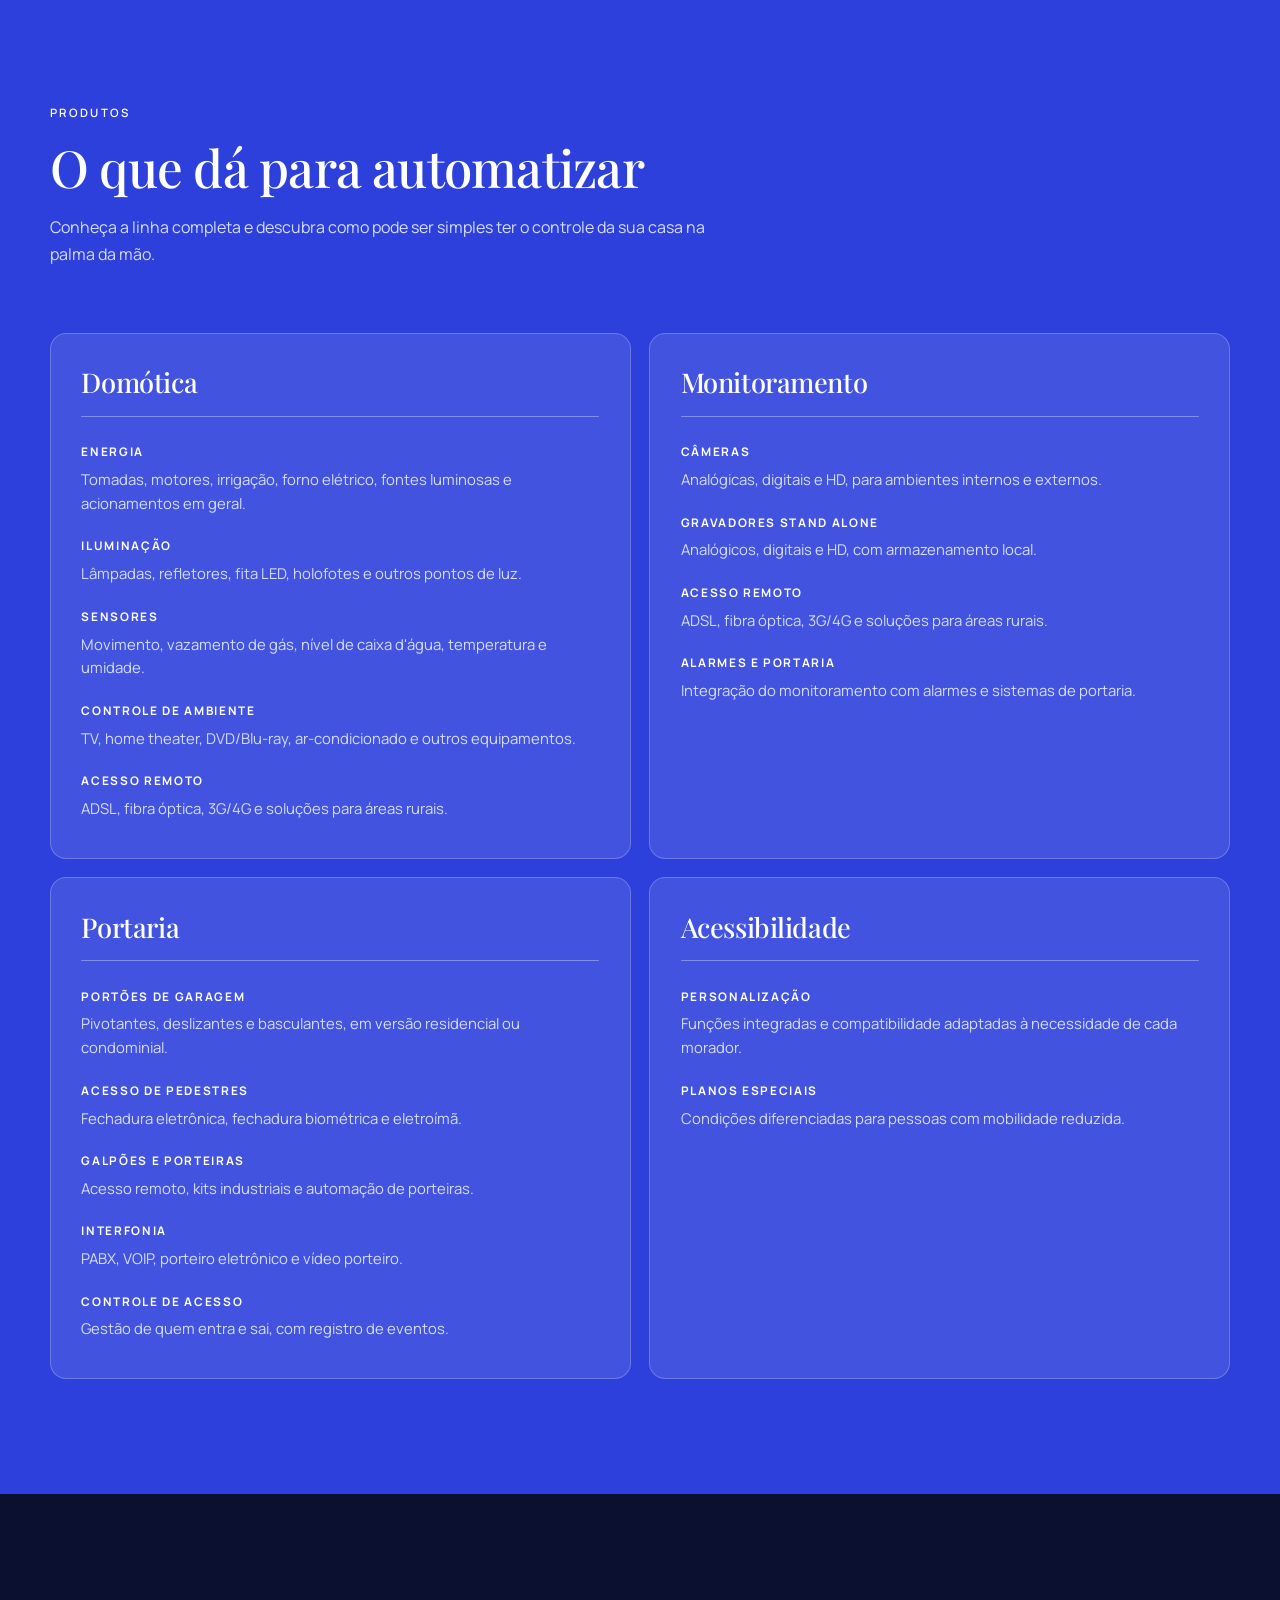
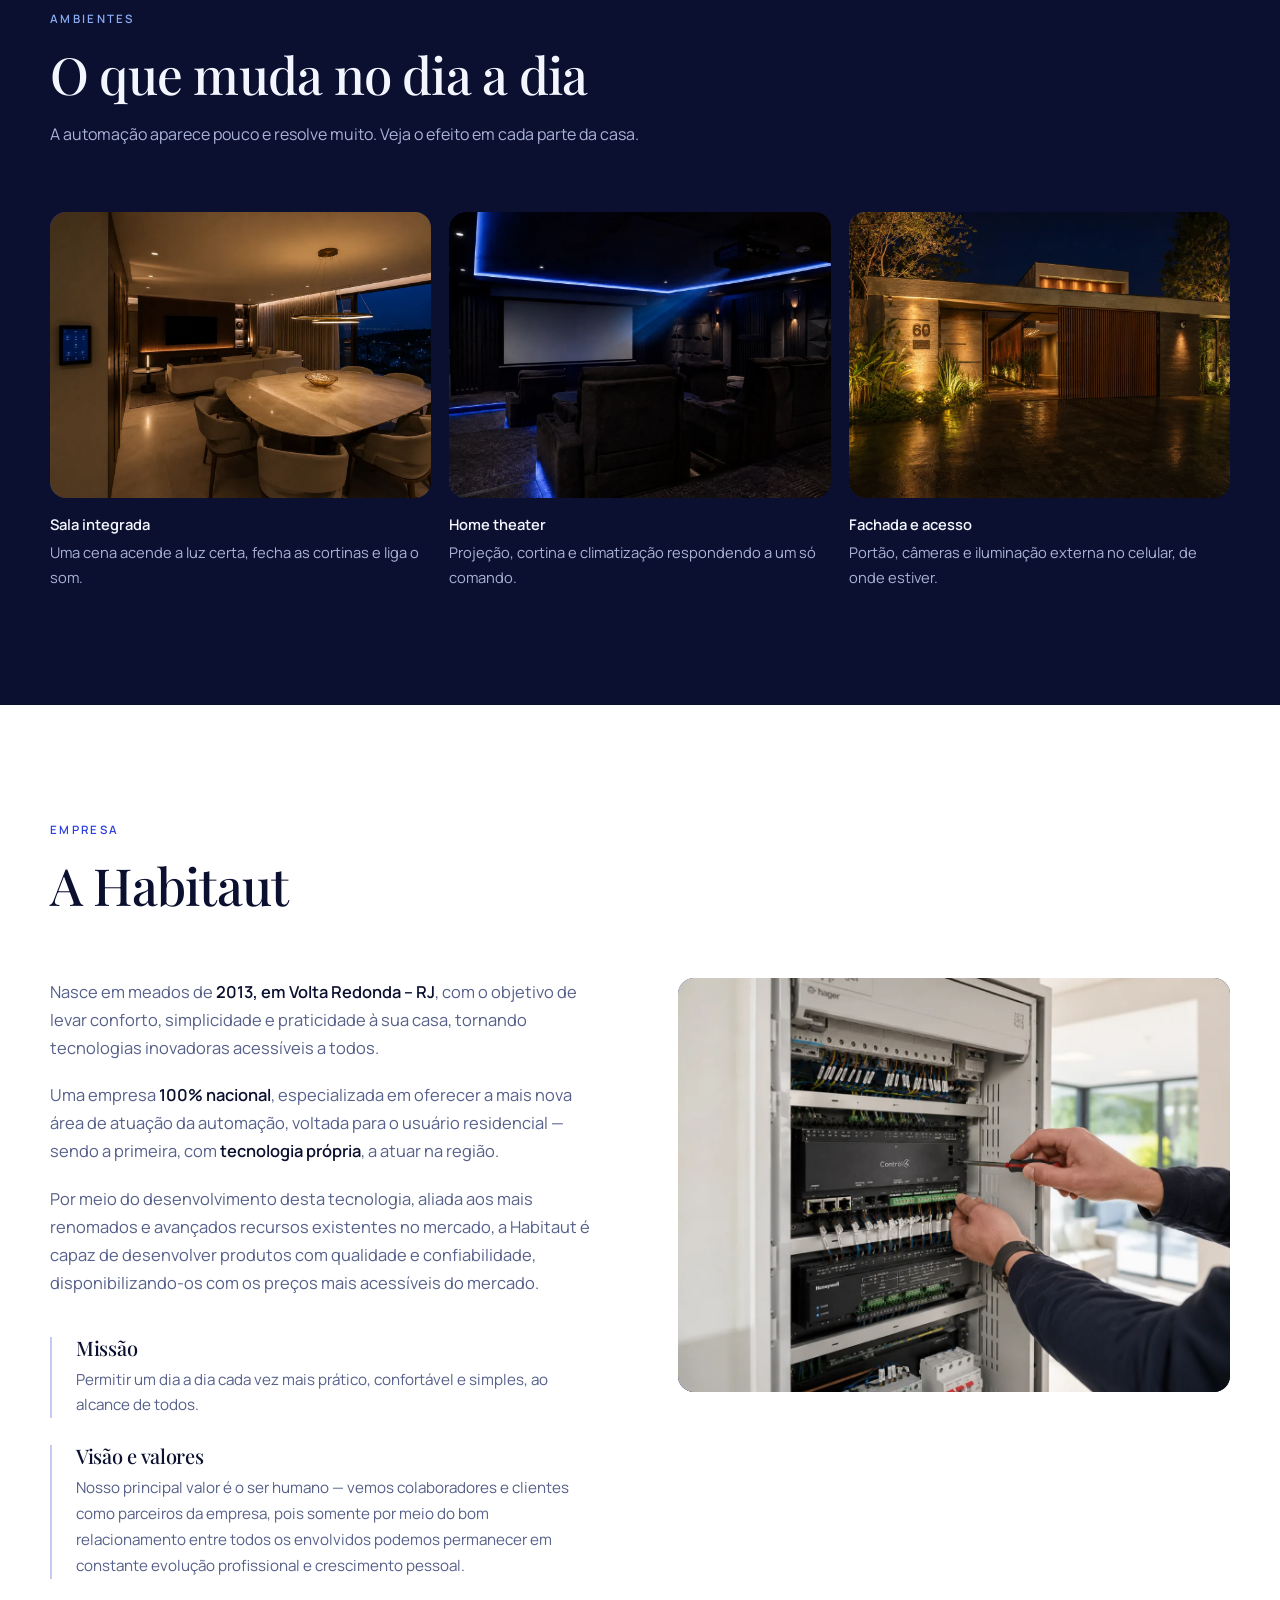
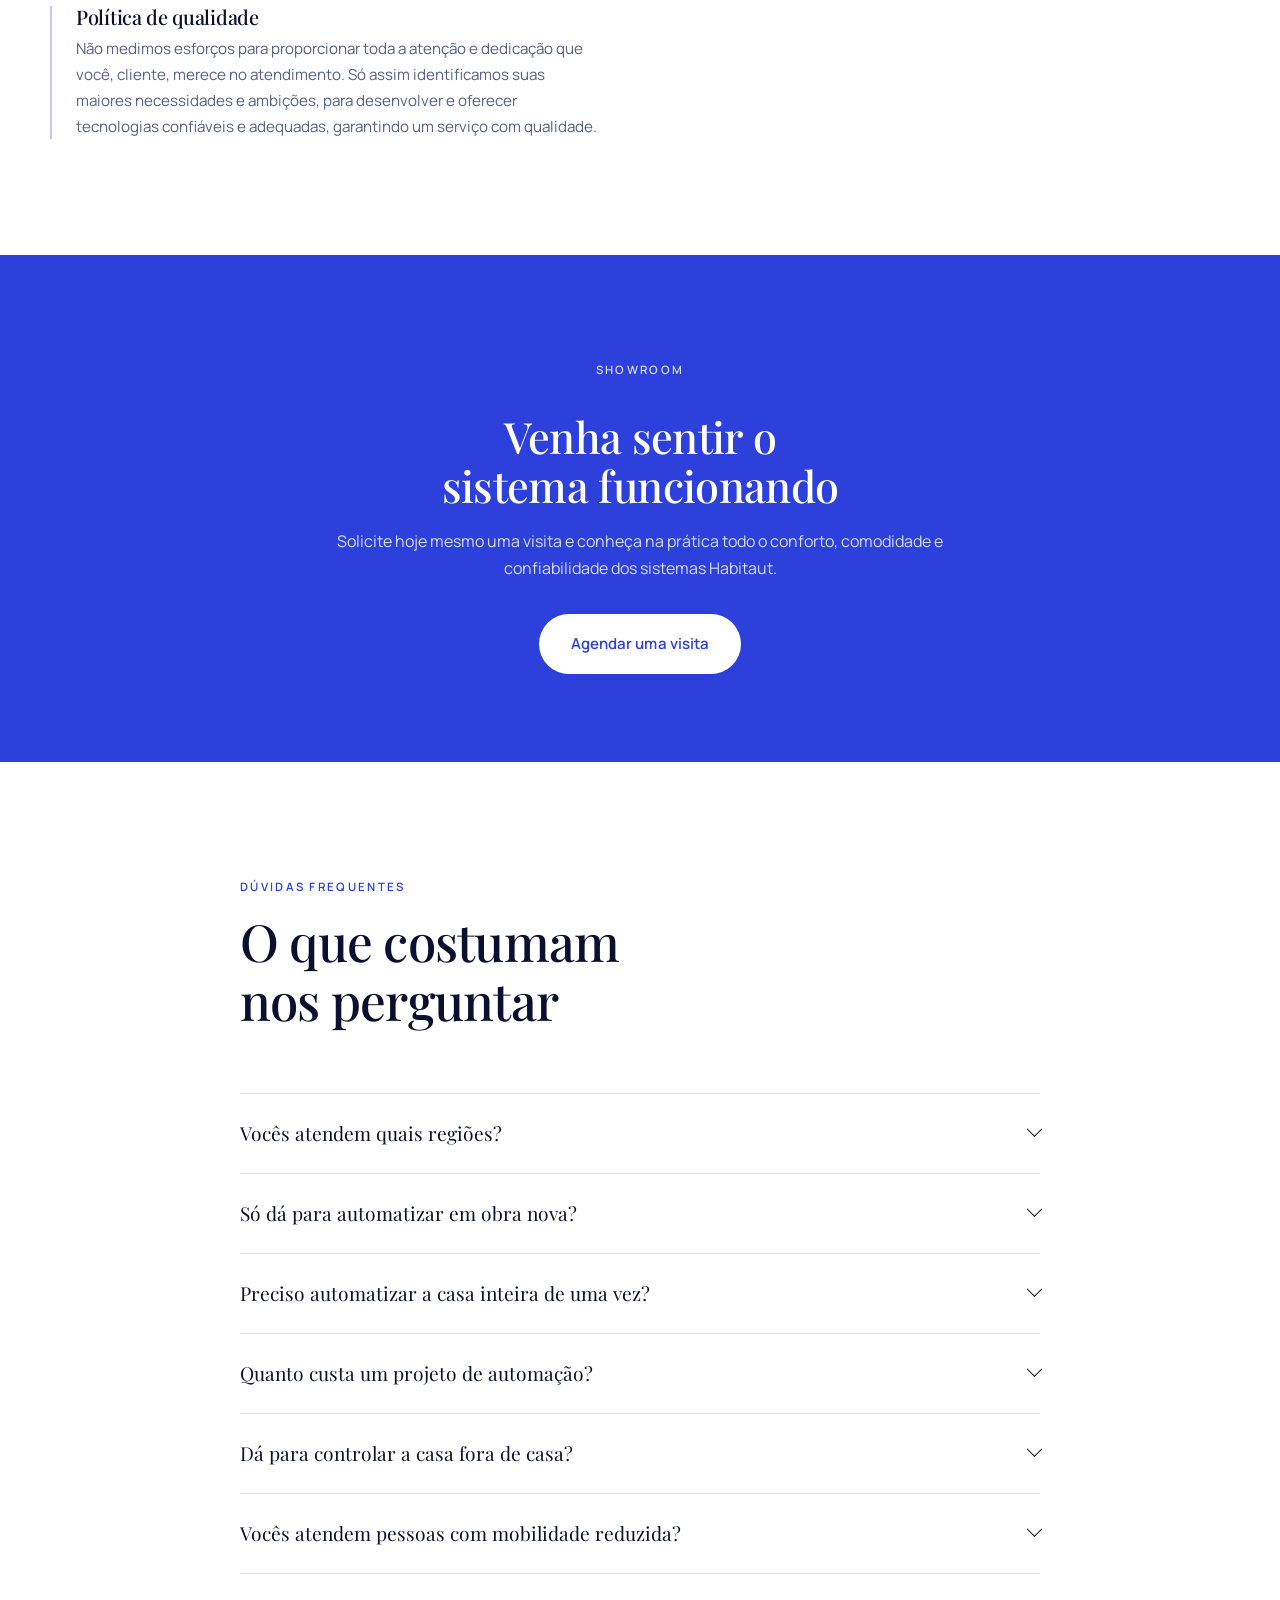
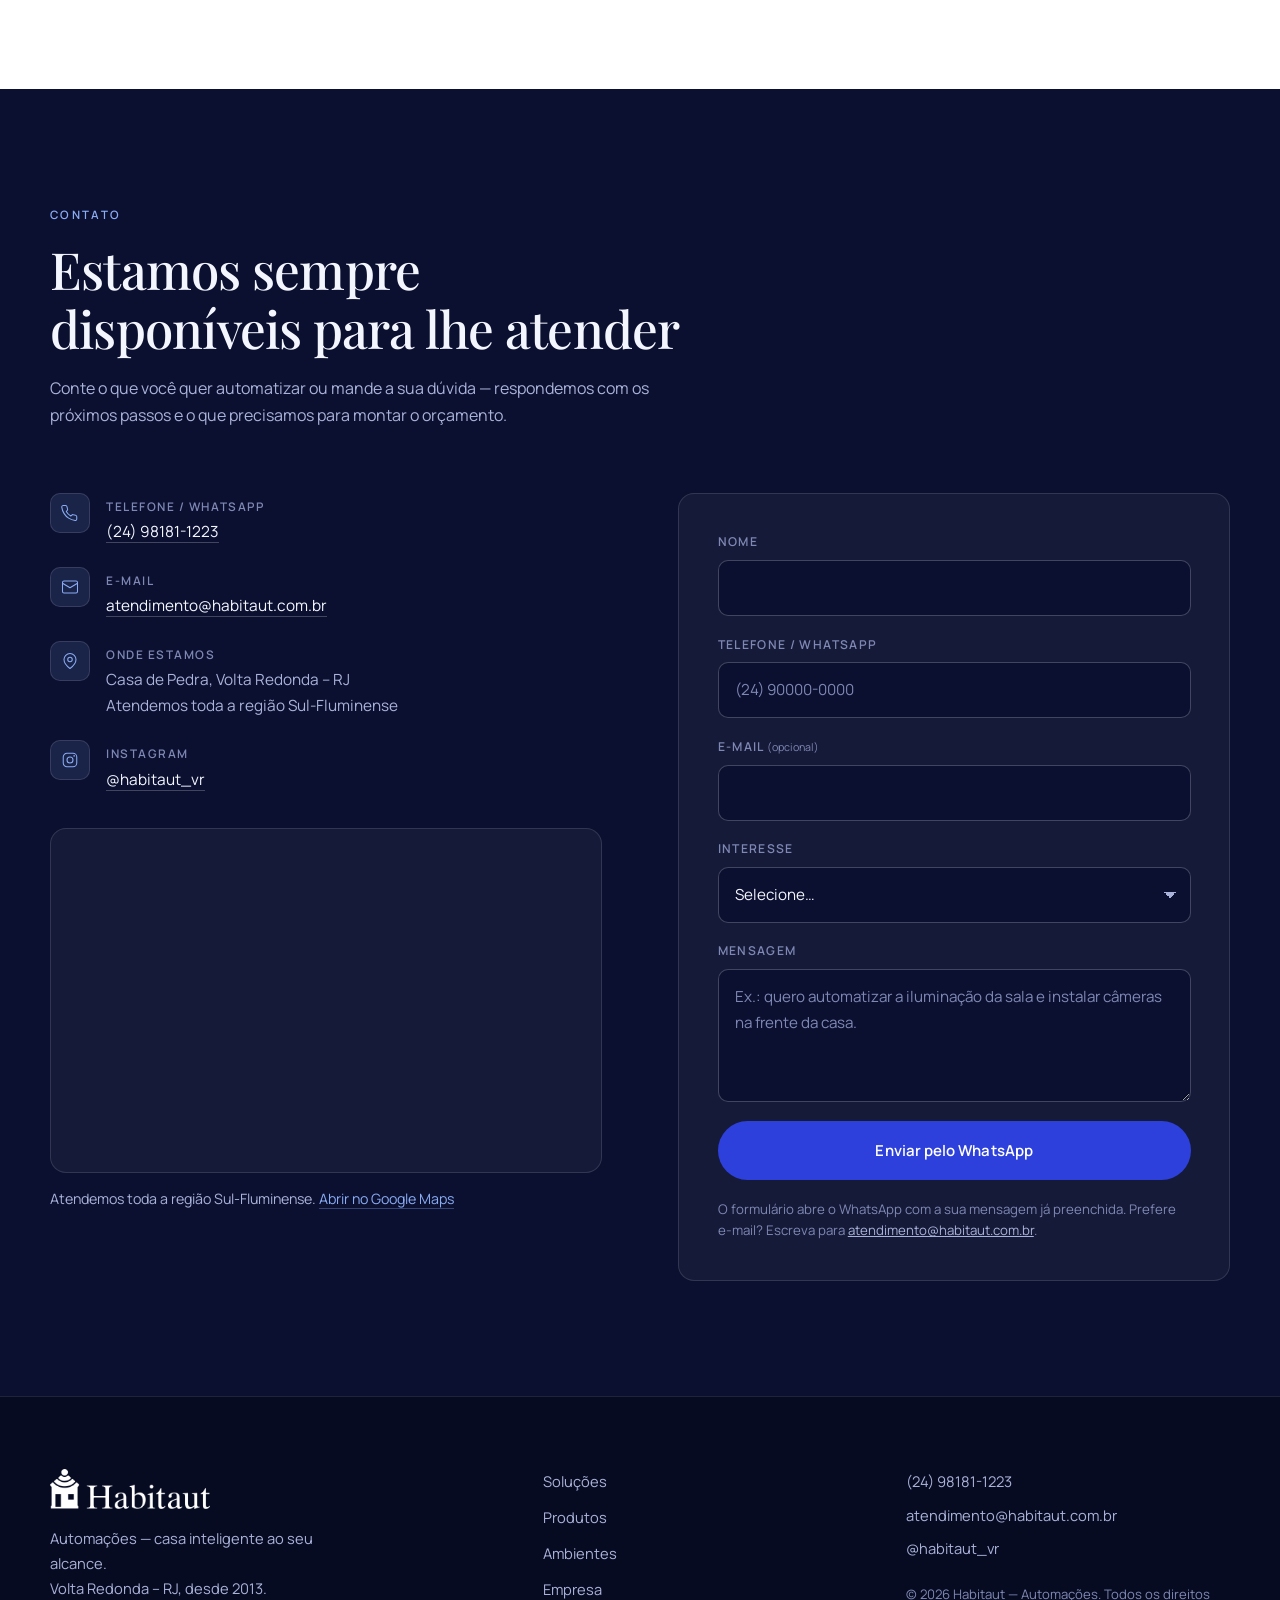
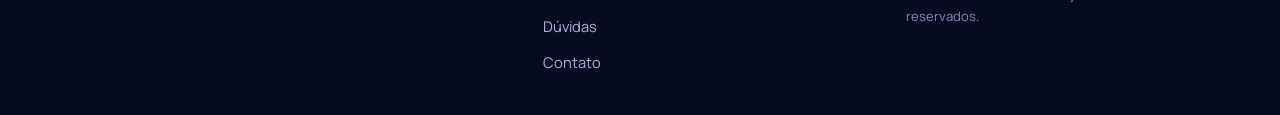
==== commit 6910e3ae: "Remove o bloco de indicadores do hero O hero fica só com título, texto e chamadas. As informações qu" ====
--- a/index.html
+++ b/index.html
@@ -100,12 +100,6 @@
         </div>
       </div>
 
-      <dl class="stats reveal">
-        <div><dt>No mercado desde</dt><dd>2013</dd></div>
-        <div><dt>Base</dt><dd>Volta Redonda&nbsp;–&nbsp;RJ</dd></div>
-        <div><dt>Atendimento</dt><dd>Região <span class="nowrap">Sul-Fluminense</span></dd></div>
-        <div><dt>Tecnologia</dt><dd>Própria, <span class="nowrap">100% nacional</span></dd></div>
-      </dl>
     </div>
   </section>
 
--- a/assets/css/style.css
+++ b/assets/css/style.css
@@ -224,12 +224,6 @@
   .hero-media { order: -1; }
 }
 
-.stats {
-  display: grid; grid-template-columns: repeat(auto-fit, minmax(150px, 1fr)); gap: 1.5rem;
-  margin-top: 3.5rem; padding-top: 2.3rem; border-top: 1px solid var(--line);
-}
-.stats dt { font-size: .72rem; letter-spacing: .13em; text-transform: uppercase; color: var(--muted-2); }
-.stats dd { font-family: var(--display); font-size: 1.5rem; margin-top: .35rem; line-height: 1.25; }
 
 /* ---------- cards dos pilares ---------- */
 .grid.cards { display: grid; grid-template-columns: repeat(auto-fit, minmax(238px, 1fr)); gap: 1.15rem; }
@@ -388,3 +382,16 @@
 .js .reveal { opacity: 0; transform: translateY(22px); transition: opacity .7s var(--ease), transform .7s var(--ease); }
 .js .reveal.is-visible { opacity: 1; transform: none; }
 @media (prefers-reduced-motion: reduce) { .js .reveal { opacity: 1; transform: none; } }
+
+/* Estado usado apenas no preview autocontido, onde o iframe do mapa é
+   bloqueado. No site publicado esta regra fica sem efeito. */
+.map-fallback {
+  display: flex; flex-direction: column; align-items: center; justify-content: center;
+  gap: .5rem; text-align: center; padding: 2rem; text-decoration: none;
+  background: linear-gradient(135deg, var(--blue) 0%, var(--navy) 70%);
+  color: #fff; transition: transform .25s var(--ease);
+}
+.map-fallback:hover { transform: translateY(-2px); }
+.map-fallback span { font-size: .72rem; letter-spacing: .2em; text-transform: uppercase; color: var(--blue-soft); }
+.map-fallback strong { font-family: var(--display); font-size: 1.35rem; font-weight: 500; }
+.map-fallback em { font-style: normal; font-size: .85rem; color: #C3CCF2; max-width: 40ch; line-height: 1.6; }
